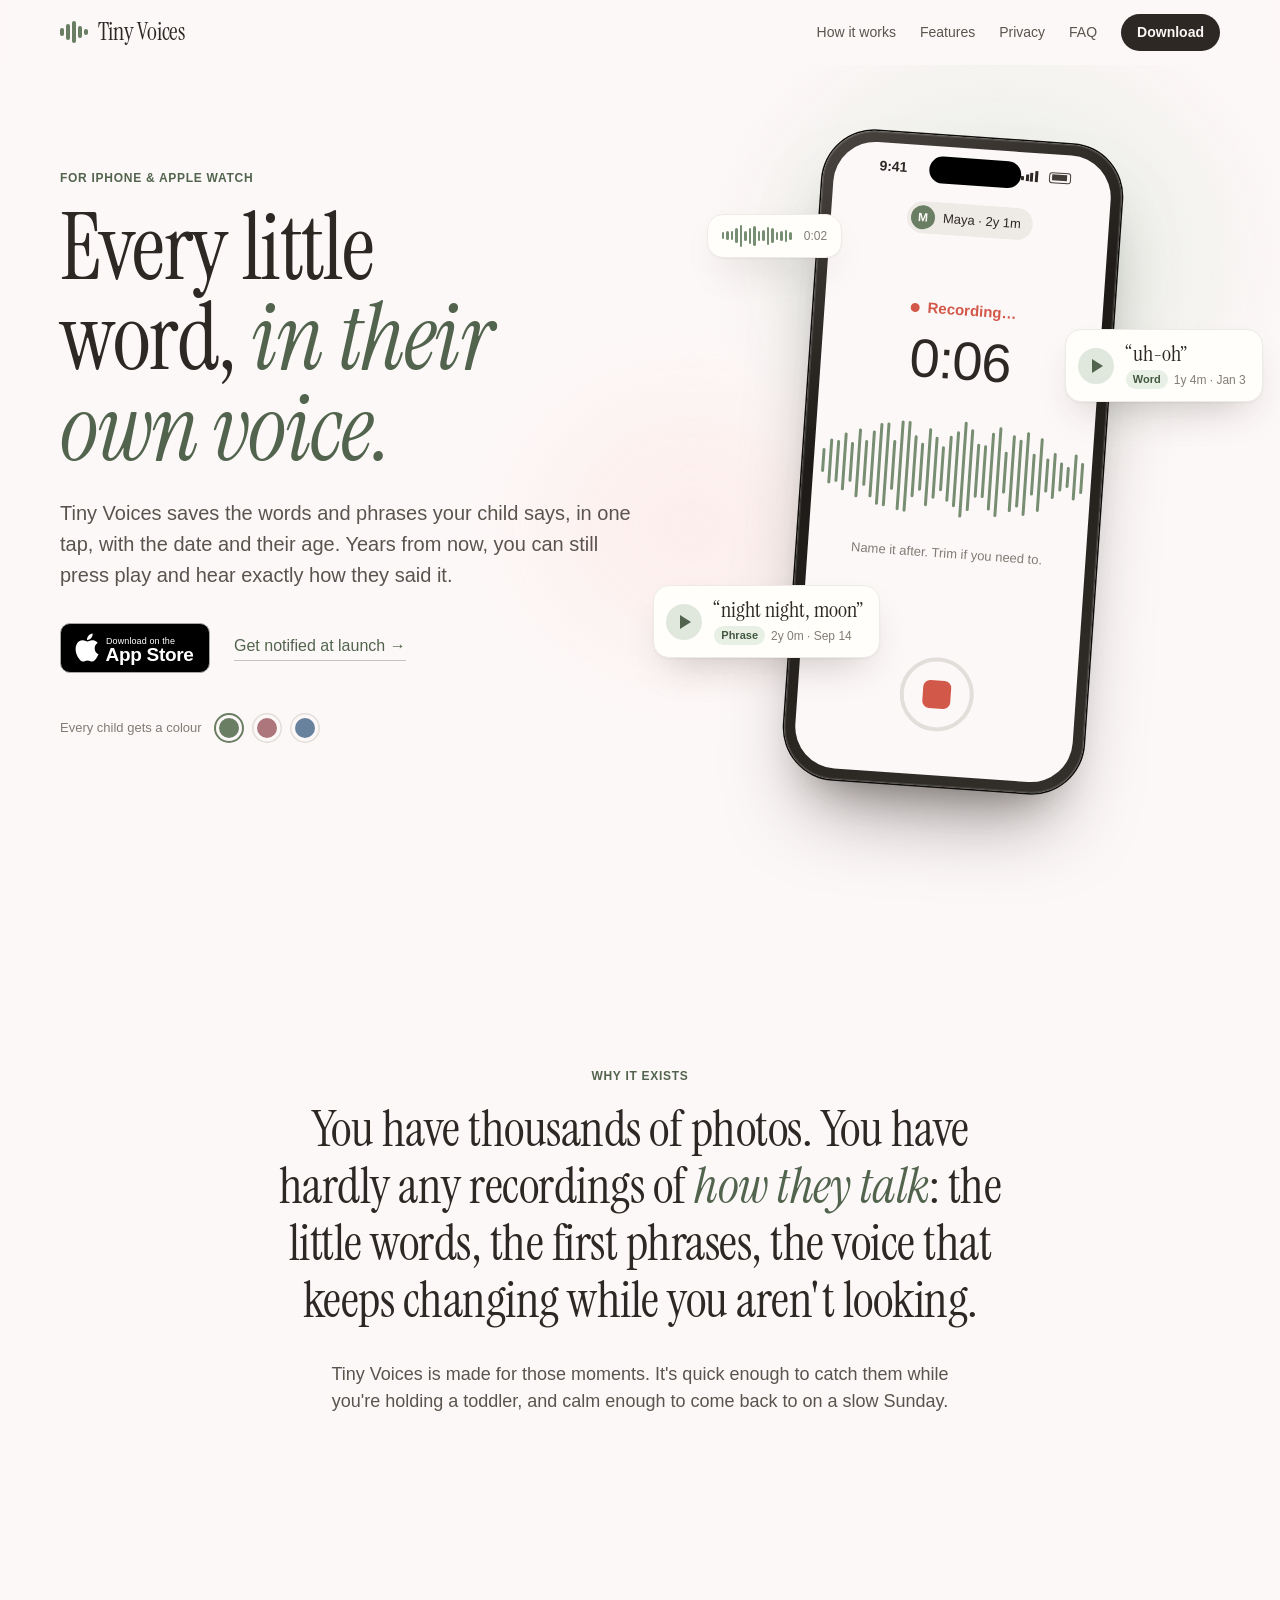
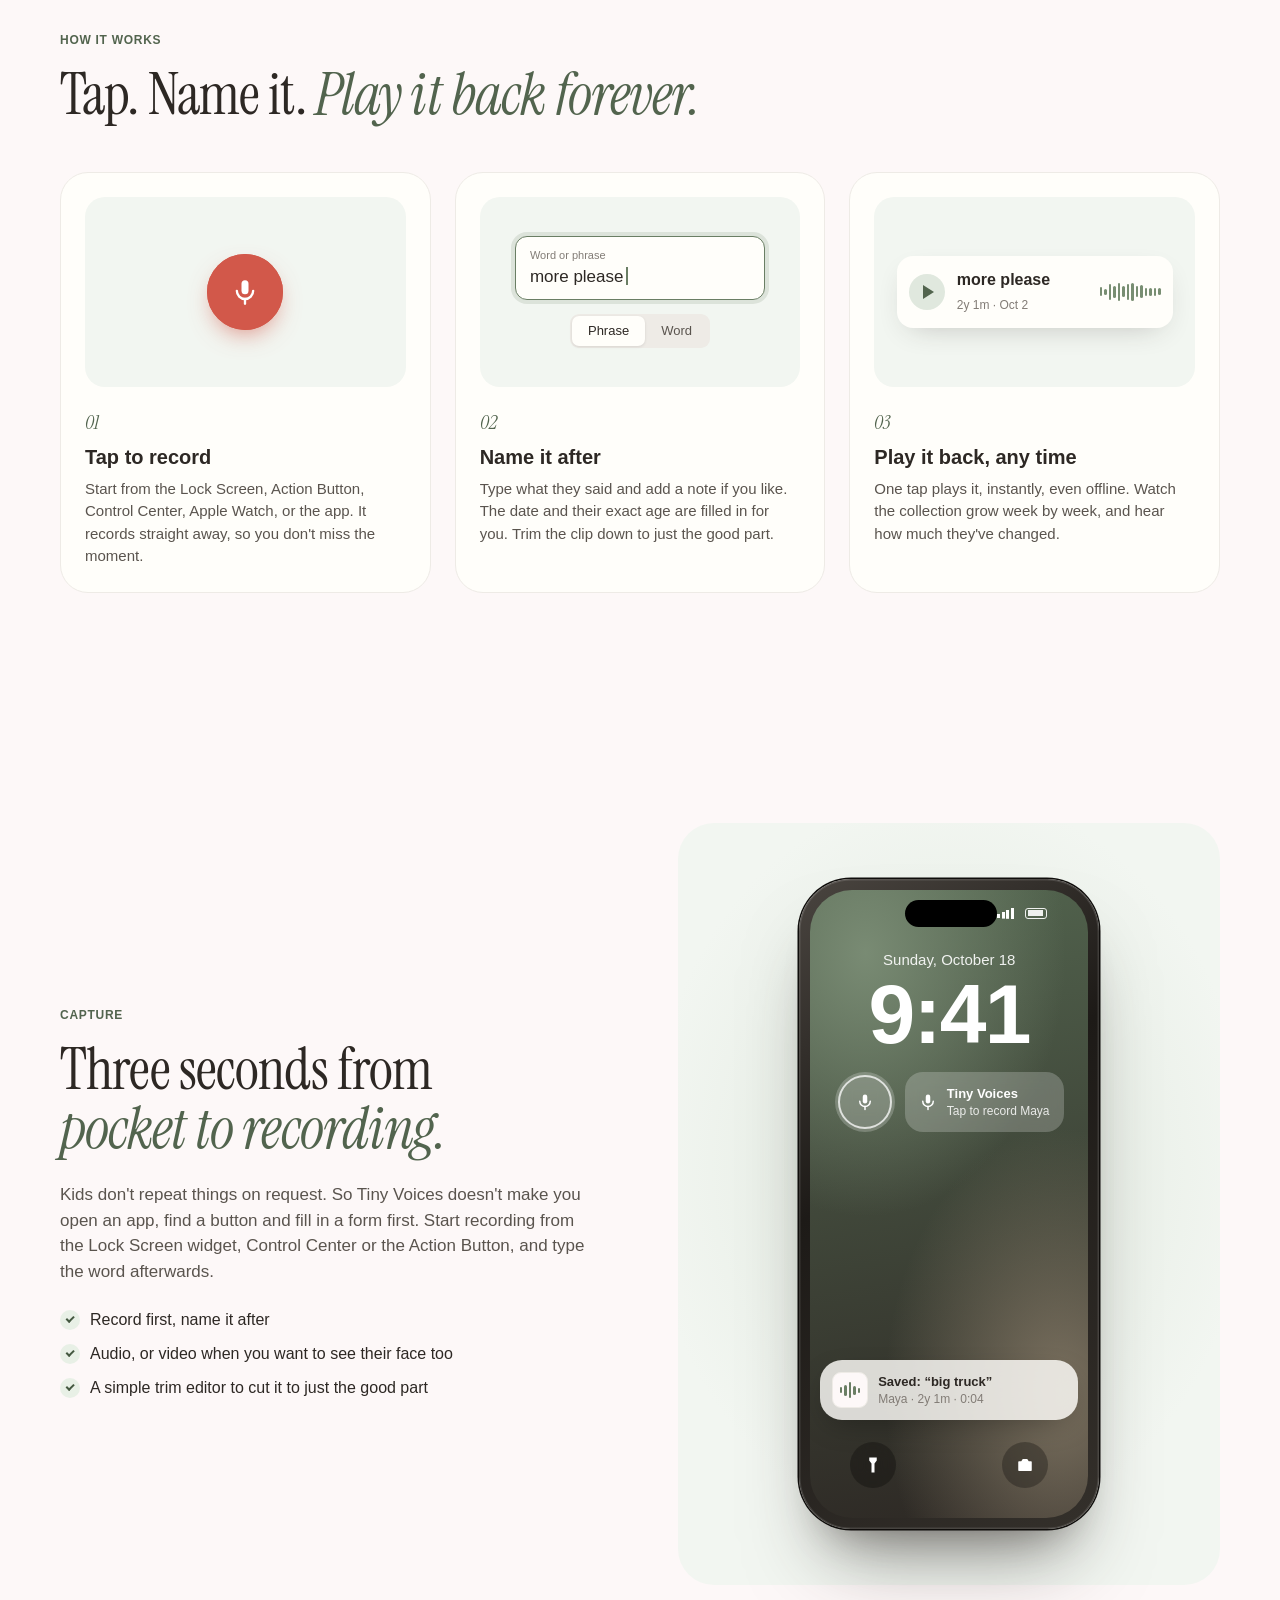
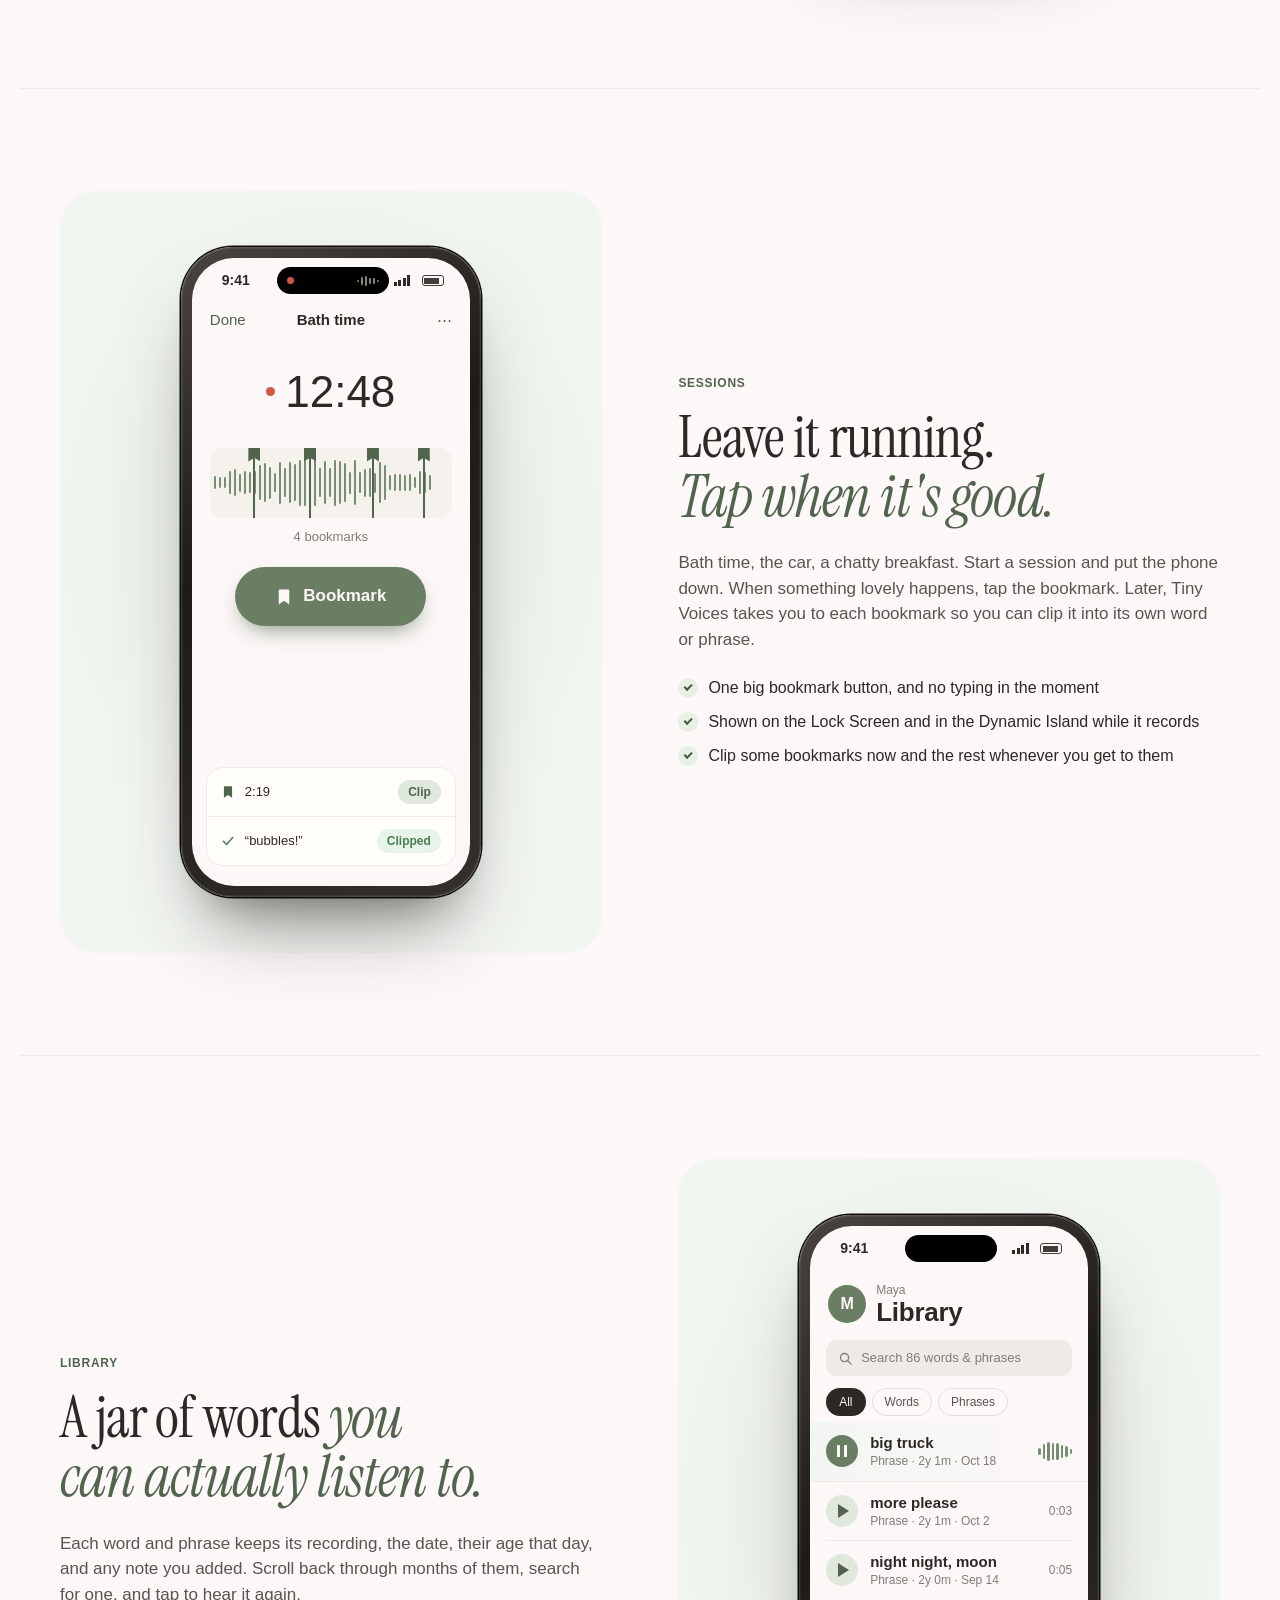
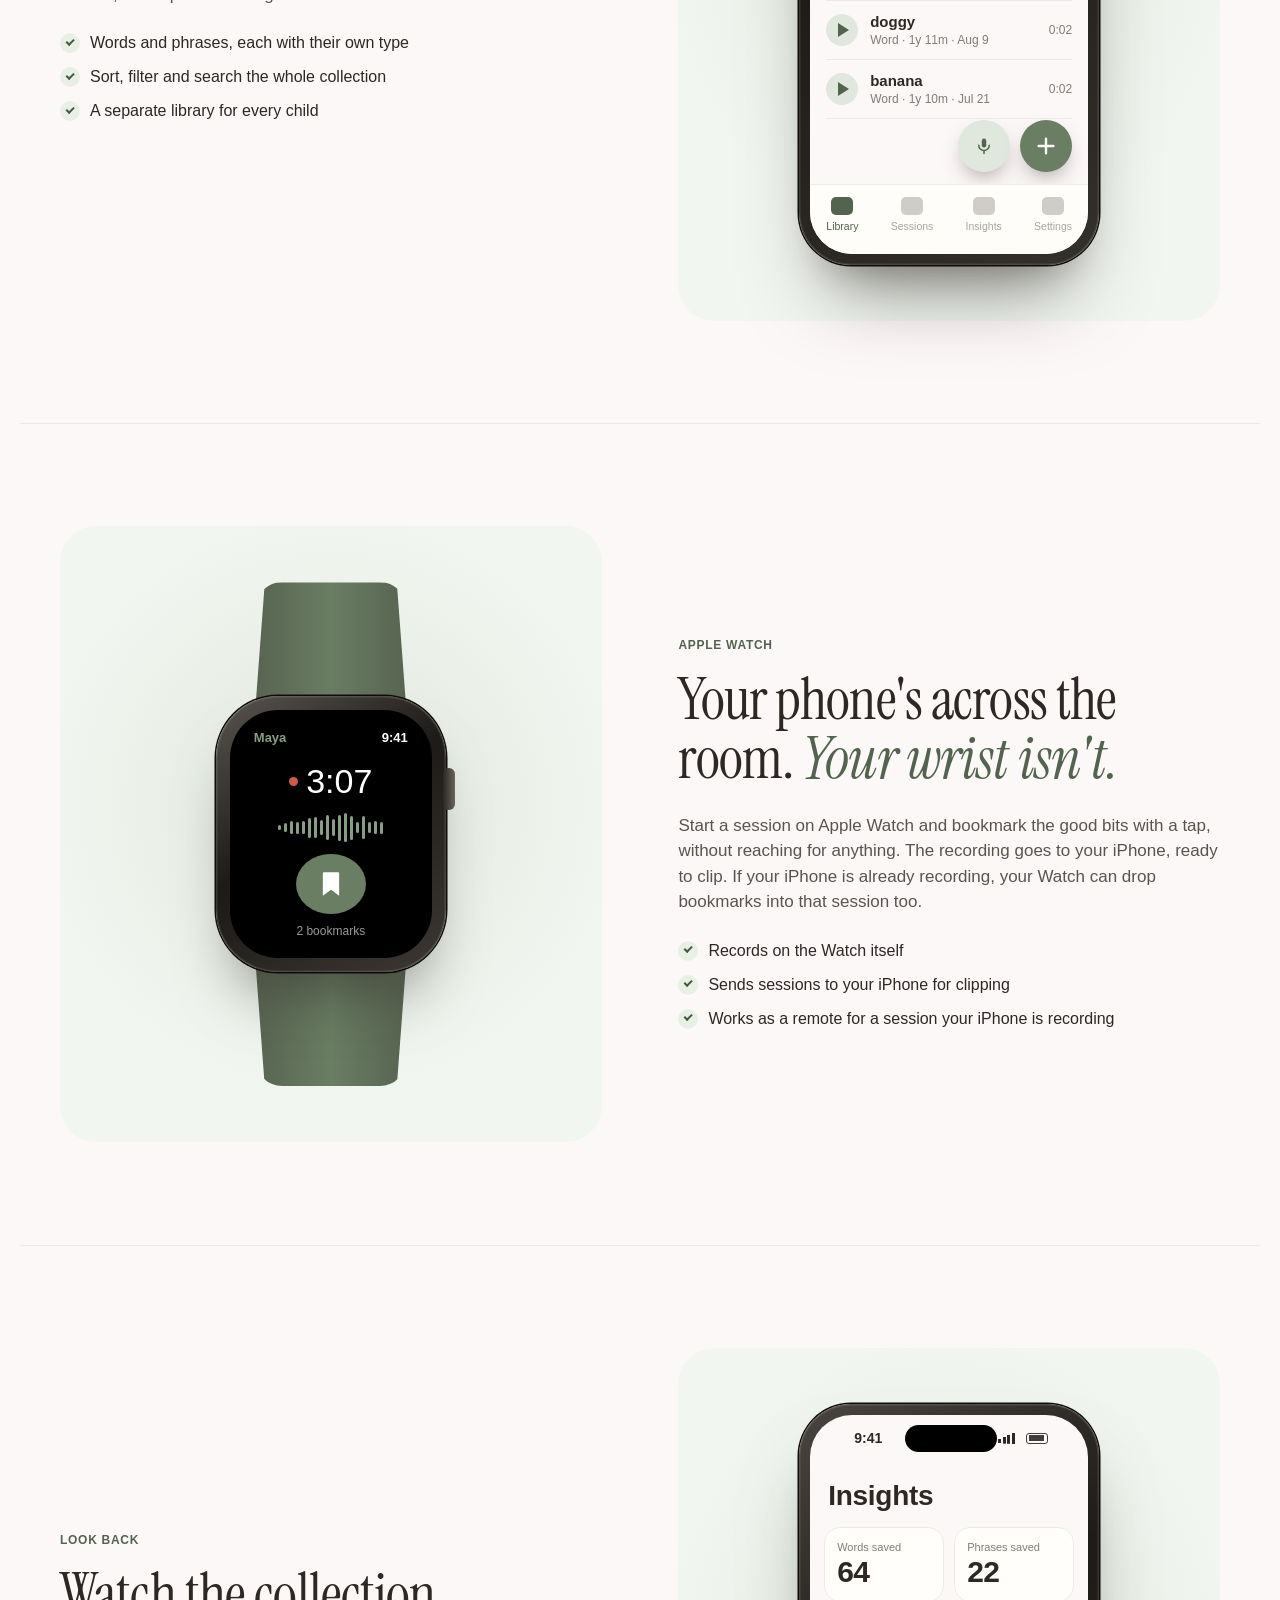
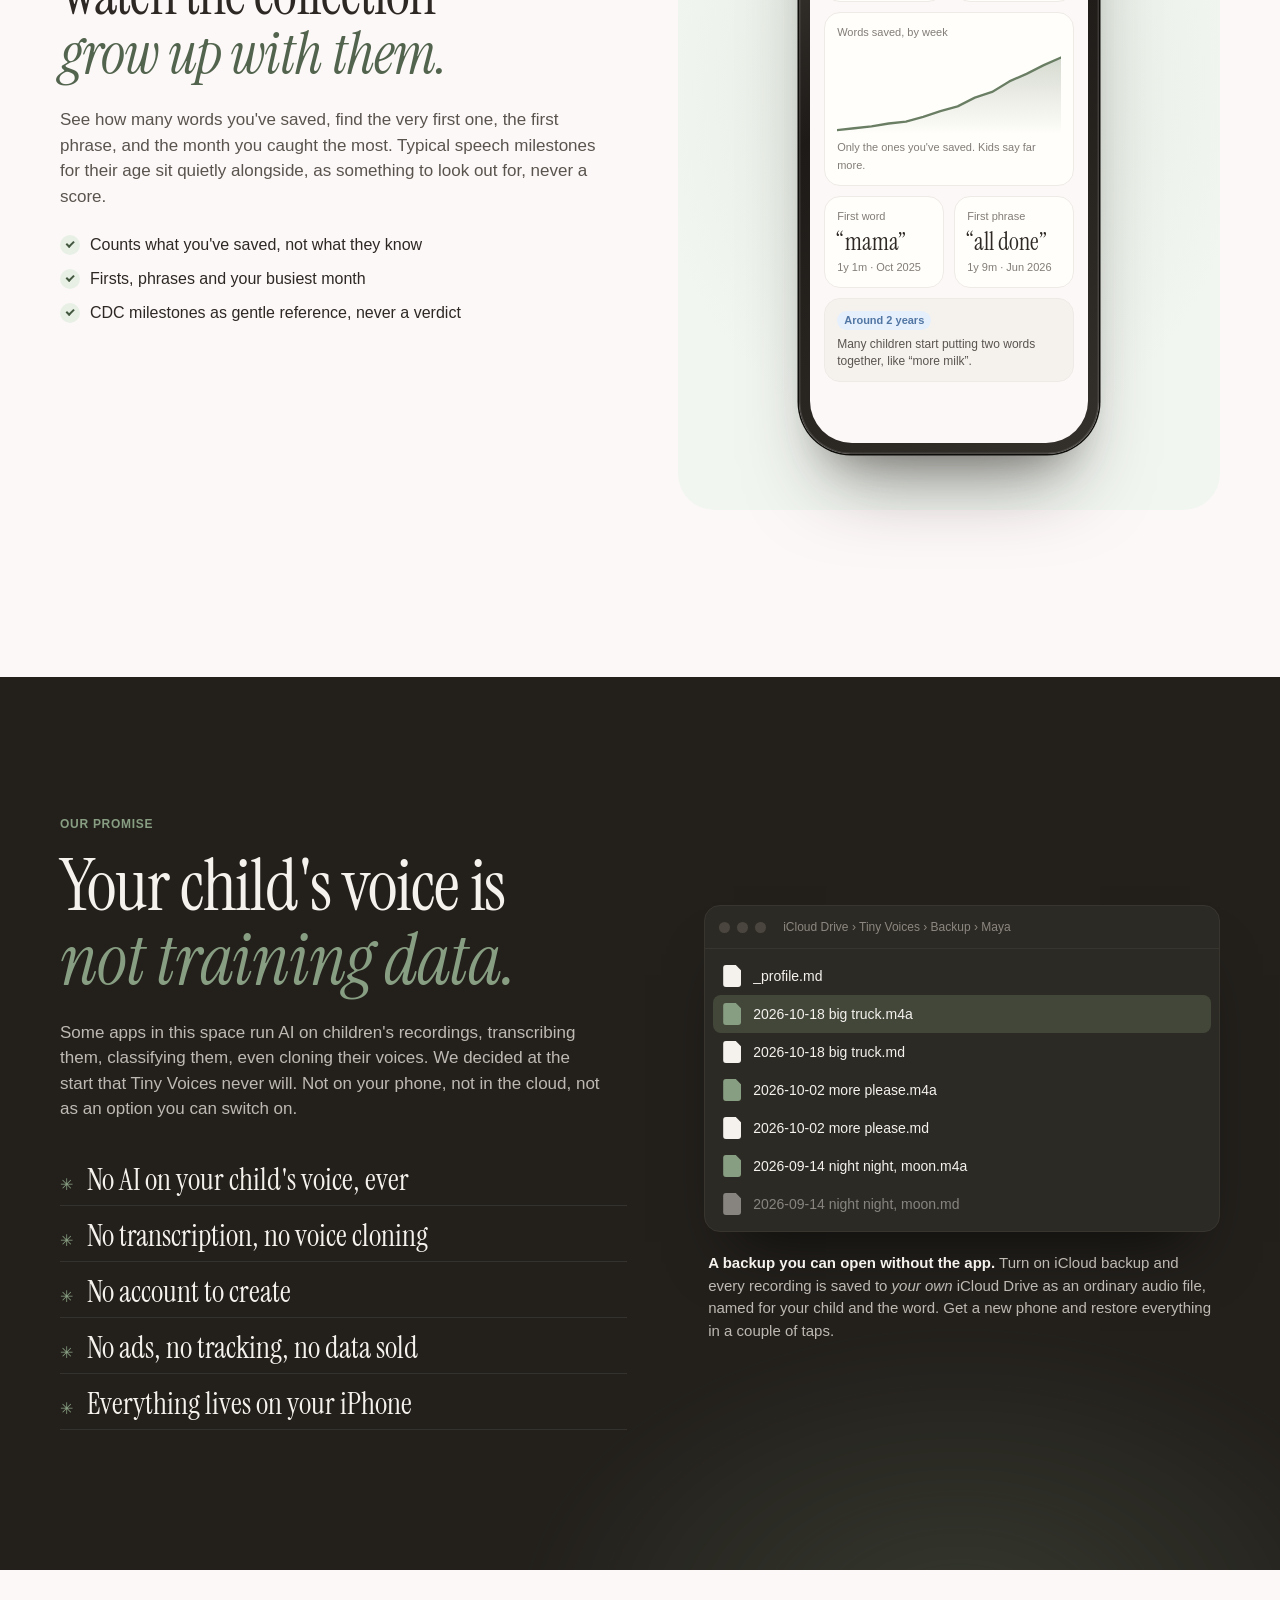
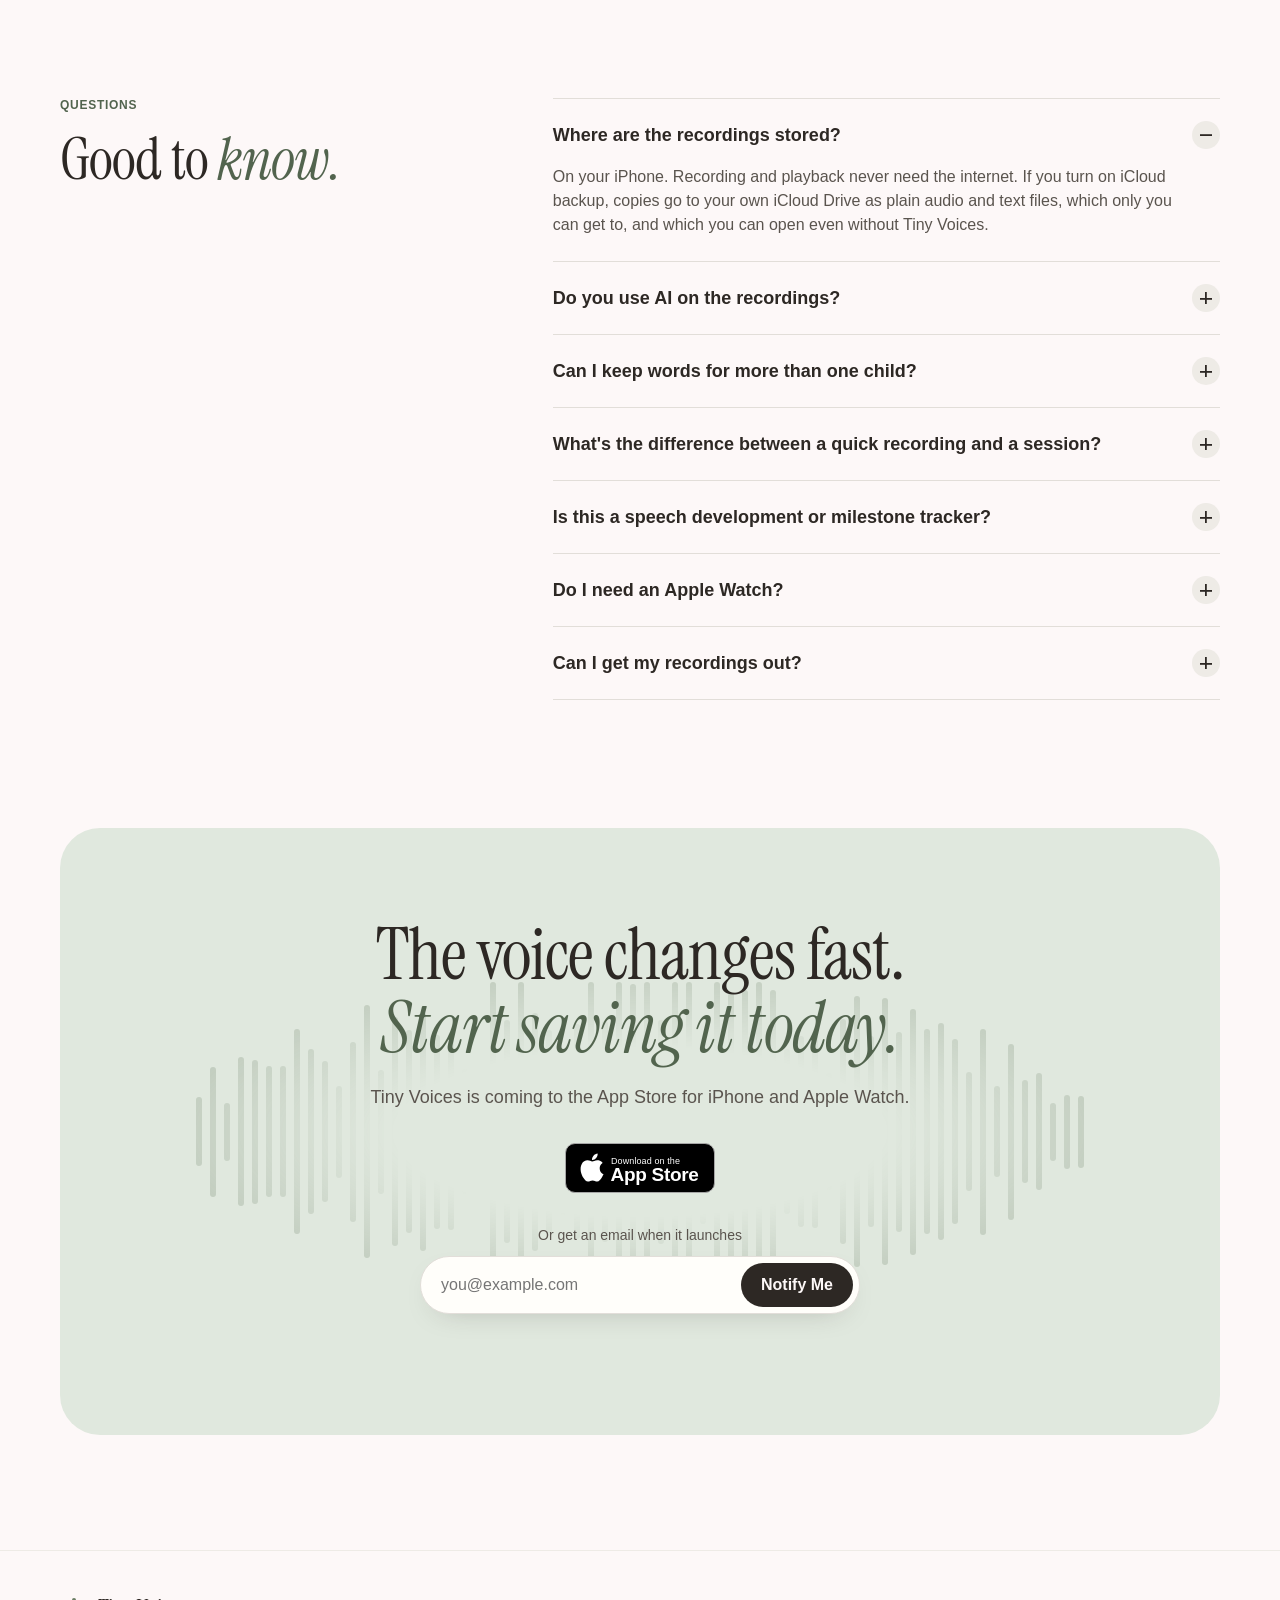
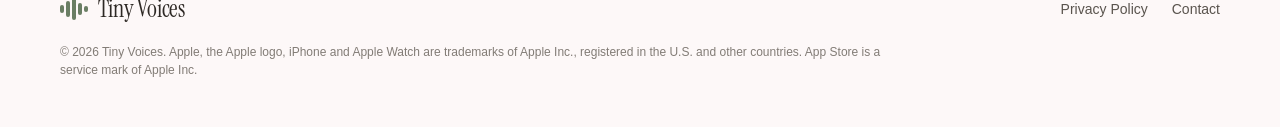
==== index.html @ e21d2ef2 "Initial Tiny Voices marketing micro-site Static one-pager (hero, how it works, features, privacy pro" ====
<!doctype html>
<html lang="en" data-child-theme="sage">
<head>
  <meta charset="utf-8">
  <meta name="viewport" content="width=device-width, initial-scale=1">
  <title>Tiny Voices: save the words they say, in their voice</title>
  <meta name="description" content="Tiny Voices is an iPhone and Apple Watch app for capturing the words and phrases your child says, in a tap, and playing them back for years. Private by design. No AI, ever.">
  <meta name="theme-color" content="#FDF8F8" media="(prefers-color-scheme: light)">
  <meta name="theme-color" content="#1A1816" media="(prefers-color-scheme: dark)">
  <meta property="og:title" content="Tiny Voices">
  <meta property="og:description" content="Save the words and phrases your child says, in their own voice.">
  <meta property="og:type" content="website">
  <link rel="icon" href="assets/favicon.svg" type="image/svg+xml">
  <link rel="preconnect" href="https://fonts.googleapis.com">
  <link rel="preconnect" href="https://fonts.gstatic.com" crossorigin>
  <link href="https://fonts.googleapis.com/css2?family=Instrument+Serif:ital@0;1&display=swap" rel="stylesheet">
  <link rel="stylesheet" href="assets/tokens.css">
  <link rel="stylesheet" href="assets/site.css">
</head>
<body>
  <a class="skip" href="#main">Skip to content</a>

  <header class="nav" id="top">
    <div class="wrap nav__inner">
      <a class="brand" href="#top" aria-label="Tiny Voices home">
        <span class="brand__mark" aria-hidden="true"><i></i><i></i><i></i><i></i><i></i></span>
        <span class="brand__name">Tiny Voices</span>
      </a>
      <nav class="nav__links" aria-label="Sections">
        <a href="#how">How it works</a>
        <a href="#features">Features</a>
        <a href="#promise">Privacy</a>
        <a href="#faq">FAQ</a>
      </nav>
      <a class="nav__cta js-appstore" href="#">Download</a>
    </div>
  </header>

  <main id="main">

    <!-- ========== HERO ========== -->
    <section class="hero">
      <div class="hero__glow" aria-hidden="true"></div>
      <div class="wrap hero__grid">
        <div class="hero__copy">
          <p class="eyebrow reveal">For iPhone &amp; Apple Watch</p>
          <h1 class="display reveal">Every little word, <em>in their own voice.</em></h1>
          <p class="lede reveal">Tiny Voices saves the words and phrases your child says, in one tap, with the date and their age. Years from now, you can still press play and hear exactly how they said it.</p>
          <div class="hero__actions reveal">
            <a class="appstore js-appstore" href="#" aria-label="Download on the App Store">
              <img src="assets/app-store-badge.svg" alt="Download on the App Store" width="150" height="50">
            </a>
            <a class="textlink" href="#waitlist">Get notified at launch <span aria-hidden="true">→</span></a>
          </div>

          <div class="theme-pick reveal" role="radiogroup" aria-label="Preview a child colour">
            <span class="theme-pick__label">Every child gets a colour</span>
            <button class="swatch" role="radio" data-theme="sage" aria-checked="true" aria-label="Sage"><span style="--c:#6A7E64"></span></button>
            <button class="swatch" role="radio" data-theme="rose" aria-checked="false" aria-label="Rose"><span style="--c:#AC767C"></span></button>
            <button class="swatch" role="radio" data-theme="slate" aria-checked="false" aria-label="Slate"><span style="--c:#68829E"></span></button>
          </div>
        </div>

        <div class="hero__stage" aria-hidden="true">
          <!-- Phone: live recording -->
          <div class="phone phone--hero">
            <div class="phone__screen screen-record">
              <div class="statusbar"><span>9:41</span><span class="island"></span><span class="sb-icons"></span></div>
              <div class="rec__top">
                <span class="rec__child"><span class="avatar">M</span>Maya · 2y 1m</span>
              </div>
              <div class="rec__label"><span class="rec__dot"></span>Recording…</div>
              <div class="rec__time js-timer">0:03</div>
              <div class="wave wave--live" data-bars="38"></div>
              <div class="rec__hint">Name it after. Trim if you need to.</div>
              <div class="rec__stop"><span></span></div>
            </div>
          </div>

          <!-- Floating word cards -->
          <figure class="float-card float-card--a">
            <button class="play" tabindex="-1"><span></span></button>
            <div>
              <div class="float-card__word">“night night, moon”</div>
              <div class="float-card__meta"><span class="badge">Phrase</span>2y 0m · Sep 14</div>
            </div>
          </figure>
          <figure class="float-card float-card--b">
            <button class="play" tabindex="-1"><span></span></button>
            <div>
              <div class="float-card__word">“uh-oh”</div>
              <div class="float-card__meta"><span class="badge">Word</span>1y 4m · Jan 3</div>
            </div>
          </figure>
          <figure class="float-card float-card--c">
            <div class="mini-wave" data-bars="16"></div>
            <div class="float-card__meta">0:02</div>
          </figure>
        </div>
      </div>

      <div class="wrap">
        <ul class="entry-strip reveal" aria-label="Ways to start recording">
          <li><span class="ico ico--lock"></span>Lock Screen</li>
          <li><span class="ico ico--action"></span>Action Button</li>
          <li><span class="ico ico--cc"></span>Control Center</li>
          <li><span class="ico ico--watch"></span>Apple Watch</li>
          <li class="entry-strip__note">Recording in under three seconds</li>
        </ul>
      </div>
    </section>

    <!-- ========== WHY ========== -->
    <section class="why">
      <div class="wrap why__inner">
        <p class="eyebrow reveal">Why it exists</p>
        <p class="why__quote reveal">You have thousands of photos. You have hardly any recordings of <em>how they talk</em>: the little words, the first phrases, the voice that keeps changing while you aren't looking.</p>
        <p class="why__body reveal">Tiny Voices is made for those moments. It's quick enough to catch them while you're holding a toddler, and calm enough to come back to on a slow Sunday.</p>
      </div>
    </section>

    <!-- ========== HOW IT WORKS ========== -->
    <section class="how" id="how">
      <div class="wrap">
        <header class="section-head reveal">
          <p class="eyebrow">How it works</p>
          <h2 class="title">Tap. Name it. <em>Play it back forever.</em></h2>
        </header>
        <ol class="steps">
          <li class="step reveal">
            <div class="step__art step__art--tap">
              <div class="tap-ring"></div><div class="tap-btn"><span class="ico ico--mic"></span></div>
            </div>
            <span class="step__n">01</span>
            <h3>Tap to record</h3>
            <p>Start from the Lock Screen, Action Button, Control Center, Apple Watch, or the app. It records straight away, so you don't miss the moment.</p>
          </li>
          <li class="step reveal">
            <div class="step__art step__art--name">
              <div class="field"><span class="field__label">Word or phrase</span><span class="field__val">more please<i class="caret"></i></span></div>
              <div class="seg"><span class="is-on">Phrase</span><span>Word</span></div>
            </div>
            <span class="step__n">02</span>
            <h3>Name it after</h3>
            <p>Type what they said and add a note if you like. The date and their exact age are filled in for you. Trim the clip down to just the good part.</p>
          </li>
          <li class="step reveal">
            <div class="step__art step__art--play">
              <div class="row-mini"><button class="play" tabindex="-1"><span></span></button><div><b>more please</b><small>2y 1m · Oct 2</small></div><div class="mini-wave" data-bars="14"></div></div>
            </div>
            <span class="step__n">03</span>
            <h3>Play it back, any time</h3>
            <p>One tap plays it, instantly, even offline. Watch the collection grow week by week, and hear how much they've changed.</p>
          </li>
        </ol>
      </div>
    </section>

    <!-- ========== FEATURES ========== -->
    <section class="features" id="features">

      <!-- 1. Capture -->
      <article class="feature wrap">
        <div class="feature__copy reveal">
          <p class="eyebrow">Capture</p>
          <h2 class="title">Three seconds from <em>pocket to recording.</em></h2>
          <p>Kids don't repeat things on request. So Tiny Voices doesn't make you open an app, find a button and fill in a form first. Start recording from the Lock Screen widget, Control Center or the Action Button, and type the word afterwards.</p>
          <ul class="ticks">
            <li>Record first, name it after</li>
            <li>Audio, or video when you want to see their face too</li>
            <li>A simple trim editor to cut it to just the good part</li>
          </ul>
        </div>
        <div class="feature__art reveal" aria-hidden="true">
          <div class="phone">
            <div class="phone__screen screen-lock">
              <div class="statusbar statusbar--light"><span></span><span class="island"></span><span class="sb-icons"></span></div>
              <div class="lock__date">Sunday, October 18</div>
              <div class="lock__time">9:41</div>
              <div class="lock__widgets">
                <div class="lock__widget lock__widget--round"><span class="ico ico--mic"></span></div>
                <div class="lock__widget lock__widget--wide"><span class="ico ico--mic"></span><div><b>Tiny Voices</b><small>Tap to record Maya</small></div></div>
              </div>
              <div class="lock__notif">
                <span class="app-ico" aria-hidden="true"><span class="brand__mark"><i></i><i></i><i></i><i></i><i></i></span></span>
                <div><b>Saved: “big truck”</b><small>Maya · 2y 1m · 0:04</small></div>
              </div>
              <div class="lock__bottom"><span class="lock__btn"><span class="ico ico--torch"></span></span><span class="lock__btn"><span class="ico ico--cam"></span></span></div>
            </div>
          </div>
        </div>
      </article>

      <!-- 2. Sessions -->
      <article class="feature feature--flip wrap">
        <div class="feature__copy reveal">
          <p class="eyebrow">Sessions</p>
          <h2 class="title">Leave it running. <em>Tap when it's good.</em></h2>
          <p>Bath time, the car, a chatty breakfast. Start a session and put the phone down. When something lovely happens, tap the bookmark. Later, Tiny Voices takes you to each bookmark so you can clip it into its own word or phrase.</p>
          <ul class="ticks">
            <li>One big bookmark button, and no typing in the moment</li>
            <li>Shown on the Lock Screen and in the Dynamic Island while it records</li>
            <li>Clip some bookmarks now and the rest whenever you get to them</li>
          </ul>
        </div>
        <div class="feature__art reveal" aria-hidden="true">
          <div class="phone">
            <div class="phone__screen screen-session">
              <div class="statusbar"><span>9:41</span><span class="island island--live"><i class="rec__dot"></i><span class="mini-wave" data-bars="6"></span></span><span class="sb-icons"></span></div>
              <div class="sess__head"><span class="textbtn">Done</span><b>Bath time</b><span class="textbtn">⋯</span></div>
              <div class="sess__timer"><span class="rec__dot"></span>12:48</div>
              <div class="sess__track">
                <div class="wave wave--static" data-bars="44"></div>
                <span class="bm" style="left:18%"></span>
                <span class="bm" style="left:41%"></span>
                <span class="bm" style="left:67%"></span>
                <span class="bm bm--new" style="left:88%"></span>
              </div>
              <div class="sess__count">4 bookmarks</div>
              <button class="bookmark-btn" tabindex="-1"><span class="ico ico--bookmark"></span>Bookmark</button>
              <div class="sess__list">
                <div class="sess__row"><span class="ico ico--bookmark-sm"></span>2:19<span class="pill">Clip</span></div>
                <div class="sess__row is-done"><span class="ico ico--check"></span>“bubbles!”<span class="pill pill--done">Clipped</span></div>
              </div>
            </div>
          </div>
        </div>
      </article>

      <!-- 3. Library -->
      <article class="feature wrap">
        <div class="feature__copy reveal">
          <p class="eyebrow">Library</p>
          <h2 class="title">A jar of words <em>you can actually listen to.</em></h2>
          <p>Each word and phrase keeps its recording, the date, their age that day, and any note you added. Scroll back through months of them, search for one, and tap to hear it again.</p>
          <ul class="ticks">
            <li>Words and phrases, each with their own type</li>
            <li>Sort, filter and search the whole collection</li>
            <li>A separate library for every child</li>
          </ul>
        </div>
        <div class="feature__art reveal" aria-hidden="true">
          <div class="phone">
            <div class="phone__screen screen-library">
              <div class="statusbar"><span>9:41</span><span class="island"></span><span class="sb-icons"></span></div>
              <div class="lib__head">
                <span class="avatar avatar--lg">M</span>
                <div><small>Maya</small><b>Library</b></div>
              </div>
              <div class="lib__search"><span class="ico ico--search"></span>Search 86 words &amp; phrases</div>
              <div class="lib__chips"><span class="chip is-on">All</span><span class="chip">Words</span><span class="chip">Phrases</span></div>
              <ul class="lib__list">
                <li class="lib__row is-playing"><button class="play play--on" tabindex="-1"><span></span></button><div><b>big truck</b><small>Phrase · 2y 1m · Oct 18</small></div><span class="mini-wave mini-wave--live" data-bars="8"></span></li>
                <li class="lib__row"><button class="play" tabindex="-1"><span></span></button><div><b>more please</b><small>Phrase · 2y 1m · Oct 2</small></div><span class="dur">0:03</span></li>
                <li class="lib__row"><button class="play" tabindex="-1"><span></span></button><div><b>night night, moon</b><small>Phrase · 2y 0m · Sep 14</small></div><span class="dur">0:05</span></li>
                <li class="lib__row"><button class="play" tabindex="-1"><span></span></button><div><b>doggy</b><small>Word · 1y 11m · Aug 9</small></div><span class="dur">0:02</span></li>
                <li class="lib__row"><button class="play" tabindex="-1"><span></span></button><div><b>banana</b><small>Word · 1y 10m · Jul 21</small></div><span class="dur">0:02</span></li>
              </ul>
              <div class="fabs"><span class="fab fab--2"><span class="ico ico--mic"></span></span><span class="fab"><span class="ico ico--plus"></span></span></div>
              <div class="tabbar"><span class="is-on">Library</span><span>Sessions</span><span>Insights</span><span>Settings</span></div>
            </div>
          </div>
        </div>
      </article>

      <!-- 4. Watch -->
      <article class="feature feature--flip wrap">
        <div class="feature__copy reveal">
          <p class="eyebrow">Apple Watch</p>
          <h2 class="title">Your phone's across the room. <em>Your wrist isn't.</em></h2>
          <p>Start a session on Apple Watch and bookmark the good bits with a tap, without reaching for anything. The recording goes to your iPhone, ready to clip. If your iPhone is already recording, your Watch can drop bookmarks into that session too.</p>
          <ul class="ticks">
            <li>Records on the Watch itself</li>
            <li>Sends sessions to your iPhone for clipping</li>
            <li>Works as a remote for a session your iPhone is recording</li>
          </ul>
        </div>
        <div class="feature__art reveal" aria-hidden="true">
          <div class="watch">
            <div class="watch__band watch__band--top"></div>
            <div class="watch__case">
              <div class="watch__crown"></div>
              <div class="watch__screen">
                <div class="w__top"><span class="w__child">Maya</span><span class="w__time">9:41</span></div>
                <div class="w__timer"><span class="rec__dot"></span>3:07</div>
                <div class="wave wave--live wave--watch" data-bars="18"></div>
                <div class="w__btn"><span class="ico ico--bookmark"></span></div>
                <div class="w__count">2 bookmarks</div>
              </div>
            </div>
            <div class="watch__band watch__band--bottom"></div>
          </div>
        </div>
      </article>

      <!-- 5. Look back -->
      <article class="feature wrap">
        <div class="feature__copy reveal">
          <p class="eyebrow">Look back</p>
          <h2 class="title">Watch the collection <em>grow up with them.</em></h2>
          <p>See how many words you've saved, find the very first one, the first phrase, and the month you caught the most. Typical speech milestones for their age sit quietly alongside, as something to look out for, never a score.</p>
          <ul class="ticks">
            <li>Counts what you've saved, not what they know</li>
            <li>Firsts, phrases and your busiest month</li>
            <li>CDC milestones as gentle reference, never a verdict</li>
          </ul>
        </div>
        <div class="feature__art reveal" aria-hidden="true">
          <div class="phone">
            <div class="phone__screen screen-insights">
              <div class="statusbar"><span>9:41</span><span class="island"></span><span class="sb-icons"></span></div>
              <div class="ins__title">Insights</div>
              <div class="ins__tiles">
                <div class="tile"><small>Words saved</small><b>64</b></div>
                <div class="tile"><small>Phrases saved</small><b>22</b></div>
              </div>
              <div class="card ins__chart">
                <small class="card__label">Words saved, by week</small>
                <svg viewBox="0 0 260 90" preserveAspectRatio="none" class="curve">
                  <defs><linearGradient id="cg" x1="0" x2="0" y1="0" y2="1"><stop offset="0" stop-color="currentColor" stop-opacity=".28"/><stop offset="1" stop-color="currentColor" stop-opacity="0"/></linearGradient></defs>
                  <path d="M0 86 L20 84 L40 82 L60 79 L80 77 L100 72 L120 66 L140 61 L160 52 L180 46 L200 35 L220 27 L240 18 L260 10 L260 90 L0 90Z" fill="url(#cg)"/>
                  <path d="M0 86 L20 84 L40 82 L60 79 L80 77 L100 72 L120 66 L140 61 L160 52 L180 46 L200 35 L220 27 L240 18 L260 10" fill="none" stroke="currentColor" stroke-width="2.5" stroke-linejoin="round" stroke-linecap="round"/>
                </svg>
                <small class="card__foot">Only the ones you've saved. Kids say far more.</small>
              </div>
              <div class="ins__row">
                <div class="card card--first"><small class="card__label">First word</small><b>“mama”</b><small>1y 1m · Oct 2025</small></div>
                <div class="card card--first"><small class="card__label">First phrase</small><b>“all done”</b><small>1y 9m · Jun 2026</small></div>
              </div>
              <div class="card card--milestone"><span class="badge badge--info">Around 2 years</span><small>Many children start putting two words together, like “more milk”.</small></div>
            </div>
          </div>
        </div>
      </article>
    </section>

    <!-- ========== PROMISE ========== -->
    <section class="promise" id="promise">
      <div class="wrap promise__grid">
        <div class="promise__copy">
          <p class="eyebrow reveal">Our promise</p>
          <h2 class="title title--xl reveal">Your child's voice is <em>not training data.</em></h2>
          <p class="reveal">Some apps in this space run AI on children's recordings, transcribing them, classifying them, even cloning their voices. We decided at the start that Tiny Voices never will. Not on your phone, not in the cloud, not as an option you can switch on.</p>
          <ul class="vows reveal">
            <li><span>✳︎</span>No AI on your child's voice, ever</li>
            <li><span>✳︎</span>No transcription, no voice cloning</li>
            <li><span>✳︎</span>No account to create</li>
            <li><span>✳︎</span>No ads, no tracking, no data sold</li>
            <li><span>✳︎</span>Everything lives on your iPhone</li>
          </ul>
        </div>
        <div class="promise__files reveal" aria-label="Example of an iCloud Drive backup folder">
          <div class="finder">
            <div class="finder__bar"><i></i><i></i><i></i><span>iCloud Drive › Tiny Voices › Backup › Maya</span></div>
            <ul class="finder__list">
              <li><span class="f f--md"></span>_profile.md</li>
              <li><span class="f f--audio"></span>2026-10-18 big truck.m4a</li>
              <li><span class="f f--md"></span>2026-10-18 big truck.md</li>
              <li><span class="f f--audio"></span>2026-10-02 more please.m4a</li>
              <li><span class="f f--md"></span>2026-10-02 more please.md</li>
              <li><span class="f f--audio"></span>2026-09-14 night night, moon.m4a</li>
              <li class="finder__fade"><span class="f f--md"></span>2026-09-14 night night, moon.md</li>
            </ul>
          </div>
          <p class="promise__caption"><b>A backup you can open without the app.</b> Turn on iCloud backup and every recording is saved to <em>your own</em> iCloud Drive as an ordinary audio file, named for your child and the word. Get a new phone and restore everything in a couple of taps.</p>
        </div>
      </div>
    </section>

    <!-- ========== FAQ ========== -->
    <section class="faq" id="faq">
      <div class="wrap faq__grid">
        <header class="section-head reveal">
          <p class="eyebrow">Questions</p>
          <h2 class="title">Good to <em>know.</em></h2>
        </header>
        <div class="faq__list">
          <details class="reveal" open>
            <summary>Where are the recordings stored?</summary>
            <p>On your iPhone. Recording and playback never need the internet. If you turn on iCloud backup, copies go to your own iCloud Drive as plain audio and text files, which only you can get to, and which you can open even without Tiny Voices.</p>
          </details>
          <details class="reveal">
            <summary>Do you use AI on the recordings?</summary>
            <p>No, and we never will. Tiny Voices doesn't transcribe, analyse, classify or synthesise your child's voice, on your device or anywhere else. You type the word yourself, which only takes a second.</p>
          </details>
          <details class="reveal">
            <summary>Can I keep words for more than one child?</summary>
            <p>Yes. Each child has their own profile, library and colour, and you can switch between them at the top of the app. Whoever's selected tints the whole app, so you always know whose words you're saving.</p>
          </details>
          <details class="reveal">
            <summary>What's the difference between a quick recording and a session?</summary>
            <p>A quick recording is for one word or phrase, right now: tap, record, name it. A session is for longer stretches, like bath time or a car ride. It keeps recording while you tap bookmarks, and you clip each bookmark into a word or phrase later.</p>
          </details>
          <details class="reveal">
            <summary>Is this a speech development or milestone tracker?</summary>
            <p>No. It's a keepsake. Insights count what you've chosen to save, which is always much less than what your child can say. Typical CDC milestones are shown as gentle reference, never as a score. If you have concerns about your child's speech, talk to your paediatrician.</p>
          </details>
          <details class="reveal">
            <summary>Do I need an Apple Watch?</summary>
            <p>No. Everything works on iPhone alone. The Watch app is a bonus for when your phone is out of reach. It records sessions on your wrist and sends them to your iPhone.</p>
          </details>
          <details class="reveal">
            <summary>Can I get my recordings out?</summary>
            <p>Always. Share any clip straight from the app, and the iCloud backup is a folder of ordinary .m4a audio files and text notes, so nothing is locked in.</p>
          </details>
        </div>
      </div>
    </section>

    <!-- ========== CTA / WAITLIST ========== -->
    <section class="cta" id="waitlist">
      <div class="wrap">
        <div class="cta__card reveal">
          <div class="cta__wave" aria-hidden="true"><div class="wave wave--static wave--cta" data-bars="64"></div></div>
          <div class="cta__copy">
            <h2 class="title title--xl">The voice changes fast. <em>Start saving it today.</em></h2>
            <p>Tiny Voices is coming to the App Store for iPhone and Apple Watch.</p>
            <div class="cta__actions">
              <a class="appstore js-appstore" href="#" aria-label="Download on the App Store">
                <img src="assets/app-store-badge.svg" alt="Download on the App Store" width="150" height="50">
              </a>
            </div>
            <form class="waitlist js-waitlist" novalidate>
              <label for="email" class="waitlist__label">Or get an email when it launches</label>
              <div class="waitlist__row">
                <input id="email" name="email" type="email" autocomplete="email" placeholder="you@example.com" required>
                <button type="submit">Notify Me</button>
              </div>
              <p class="waitlist__msg" role="status" aria-live="polite"></p>
            </form>
          </div>
        </div>
      </div>
    </section>
  </main>

  <footer class="footer">
    <div class="wrap footer__inner">
      <a class="brand" href="#top" aria-label="Tiny Voices home">
        <span class="brand__mark" aria-hidden="true"><i></i><i></i><i></i><i></i><i></i></span>
        <span class="brand__name">Tiny Voices</span>
      </a>
      <nav class="footer__links" aria-label="Footer">
        <a href="privacy.html">Privacy Policy</a>
        <a class="js-contact" href="#">Contact</a>
      </nav>
      <p class="footer__fine">© 2026 Tiny Voices. Apple, the Apple logo, iPhone and Apple Watch are trademarks of Apple Inc., registered in the U.S. and other countries. App Store is a service mark of Apple Inc.</p>
    </div>
  </footer>

  <script src="assets/config.js"></script>
  <script src="assets/main.js"></script>
</body>
</html>
---- assets/tokens.css ----
/*
 * Tiny Voices design tokens, as CSS custom properties.
 * Source: nickm717/tiny-voices-context → design/design-tokens.json (exported from Figma).
 * The Figma file is authoritative; re-sync this file when the tokens change.
 */

:root {
  /* Surface */
  --surface-background: #FDF8F8;
  --surface-primary: #FFFEFA;
  --surface-sunken: #F5F2EE;
  --surface-fill: #EEEBE6;
  --surface-fill-strong: #E3E0DB;

  /* Border */
  --border-default: #E2DED9;
  --border-subtle: #EEEBE6;

  /* Text */
  --text-primary: #2D2824;
  --text-secondary: #5A544E;
  --text-muted: #827C76;
  --text-faint: #AAA59E;
  --text-on-action: #FDF8F8;

  /* Action */
  --action-primary: #2D2824;
  --action-primary-hover: #413C37;
  --action-primary-pressed: #504B46;
  --action-secondary: #EEEBE6;
  --action-secondary-hover: #E3E0DB;

  /* Status */
  --status-positive-fg: #487E54;
  --status-positive-bg: #E8F4EA;
  --status-attention-fg: #94702A;
  --status-attention-bg: #F8F0DE;
  --status-info-fg: #5276A4;
  --status-info-bg: #E6F0FC;
  --status-neutral-fg: #736E68;
  --status-neutral-bg: #EEECE8;

  /* Recording */
  --recording-active: #D2584A;
  --recording-active-bg: #FCE8E4;

  /* Spacing (pt → px) */
  --s-2: 2px; --s-4: 4px; --s-6: 6px; --s-8: 8px; --s-12: 12px; --s-16: 16px;
  --s-20: 20px; --s-24: 24px; --s-32: 32px; --s-40: 40px; --s-48: 48px; --s-64: 64px;

  /* Radius */
  --r-xs: 4px; --r-sm: 8px; --r-md: 12px; --r-lg: 16px; --r-xl: 20px; --r-full: 9999px;

  /* Type: SF Pro, as in the app */
  --font-sf: -apple-system, BlinkMacSystemFont, "SF Pro Text", "SF Pro Display", "Helvetica Neue", Helvetica, Arial, sans-serif;
}

/* Child theme: sage (default) / rose / slate. Named for colours, as in the app (ChildTheme). */
:root,
[data-child-theme="sage"] {
  --accent-primary: #6A7E64;
  --accent-primary-light: #E0E8DE;
  --accent-wash: #F2F6F1;
  --accent-secondary: #8E826E;
  --accent-on-surface: #52644E;
  --accent-ring: #889E82;
  --accent-badge-bg: #E8F0E6;
  --accent-badge-fg: #445840;
  --accent-waveform: #788E72;
}
[data-child-theme="rose"] {
  --accent-primary: #AC767C;
  --accent-primary-light: #F2E4E6;
  --accent-wash: #FAF3F4;
  --accent-secondary: #8C7E84;
  --accent-on-surface: #945C64;
  --accent-ring: #C0929A;
  --accent-badge-bg: #F6EAEC;
  --accent-badge-fg: #824E56;
  --accent-waveform: #B08088;
}
[data-child-theme="slate"] {
  --accent-primary: #68829E;
  --accent-primary-light: #E0EAF4;
  --accent-wash: #F1F5FA;
  --accent-secondary: #76828E;
  --accent-on-surface: #4E6884;
  --accent-ring: #86A2BE;
  --accent-badge-bg: #E6EEF8;
  --accent-badge-fg: #3E5874;
  --accent-waveform: #708EAC;
}

/* Dark appearance. Core tokens have dark values; the child-theme accents are light-only
   in the token export, so the tinted surfaces are mixed against the dark background. */
@media (prefers-color-scheme: dark) {
  :root {
    --surface-background: #1A1816;
    --surface-primary: #22201C;
    --surface-sunken: #161412;
    --surface-fill: #2C2A24;
    --surface-fill-strong: #38352F;
    --border-default: #38352F;
    --border-subtle: #2C2A24;
    --text-primary: #F5F2EE;
    --text-secondary: #BEB9B2;
    --text-muted: #8C8780;
    --text-faint: #64605A;
    --text-on-action: #1A1816;
    --action-primary: #F5F2EE;
    --action-primary-hover: #E1DCD6;
    --action-primary-pressed: #CDC8C2;
    --action-secondary: #2C2A24;
    --action-secondary-hover: #38352F;
    --status-positive-fg: #6EB478;
    --status-positive-bg: #1C2A1E;
    --status-attention-fg: #C8A555;
    --status-attention-bg: #2A2418;
    --status-info-fg: #82A8D2;
    --status-info-bg: #1A222E;
    --status-neutral-fg: #9B9690;
    --status-neutral-bg: #282622;
    --recording-active: #DC6456;
    --recording-active-bg: #321C18;
  }
  :root, [data-child-theme] {
    --accent-primary-light: color-mix(in srgb, var(--accent-primary) 30%, #1A1816);
    --accent-wash: color-mix(in srgb, var(--accent-primary) 12%, #1A1816);
    --accent-badge-bg: color-mix(in srgb, var(--accent-primary) 24%, #1A1816);
    --accent-badge-fg: color-mix(in srgb, var(--accent-primary) 45%, #F5F2EE);
    --accent-on-surface: color-mix(in srgb, var(--accent-primary) 55%, #F5F2EE);
  }
}
---- assets/site.css ----
/* Tiny Voices marketing site. Tokens come from tokens.css. */

*, *::before, *::after { box-sizing: border-box; }
html { scroll-behavior: smooth; -webkit-text-size-adjust: 100%; }
body {
  margin: 0;
  background: var(--surface-background);
  color: var(--text-primary);
  font-family: var(--font-sf);
  font-size: 16px;
  line-height: 1.5;
  -webkit-font-smoothing: antialiased;
  overflow-x: hidden;
  transition: background-color .4s ease;
}
img, svg { display: block; max-width: 100%; }
a { color: inherit; }
button { font: inherit; color: inherit; }
:focus-visible { outline: 2px solid var(--accent-primary); outline-offset: 3px; border-radius: 6px; }

:root {
  --serif: "Instrument Serif", "Iowan Old Style", Georgia, serif;
  --wrap: 1160px;
  --gutter: clamp(16px, 4vw, 40px);
  --ease: cubic-bezier(.2, .7, .2, 1);
}

.wrap { width: 100%; max-width: calc(var(--wrap) + var(--gutter) * 2); margin: 0 auto; padding: 0 var(--gutter); }
.skip { position: absolute; left: -9999px; top: 8px; background: var(--action-primary); color: var(--text-on-action); padding: 8px 12px; border-radius: var(--r-sm); z-index: 100; }
.skip:focus { left: 8px; }

/* ---------- Type ---------- */
.eyebrow {
  margin: 0 0 var(--s-16);
  font-size: 12px; line-height: 1.33; font-weight: 600; letter-spacing: .06em; text-transform: uppercase;
  color: var(--accent-on-surface);
}
.display, .title {
  font-family: var(--serif); font-weight: 400; margin: 0;
  letter-spacing: -.015em; text-wrap: balance;
}
.display { font-size: clamp(48px, 7.4vw, 92px); line-height: .98; }
.title { font-size: clamp(36px, 4.6vw, 58px); line-height: 1.02; }
.title--xl { font-size: clamp(40px, 5.6vw, 72px); }
.display em, .title em, .why__quote em { font-style: italic; color: var(--accent-on-surface); transition: color .4s ease; }
.lede { font-size: clamp(17px, 1.6vw, 20px); line-height: 1.55; color: var(--text-secondary); max-width: 34em; margin: var(--s-24) 0 0; }

/* ---------- Nav ---------- */
.nav {
  position: sticky; top: 0; z-index: 50;
  background: color-mix(in srgb, var(--surface-background) 78%, transparent);
  backdrop-filter: saturate(1.4) blur(16px); -webkit-backdrop-filter: saturate(1.4) blur(16px);
  border-bottom: 1px solid transparent; transition: border-color .3s;
}
.nav.is-scrolled { border-bottom-color: var(--border-subtle); }
.nav__inner { display: flex; align-items: center; gap: var(--s-24); height: 64px; }
.brand { display: inline-flex; align-items: center; gap: 10px; text-decoration: none; }
.brand__name { font-family: var(--serif); font-size: 24px; letter-spacing: -.01em; }
.brand__mark { display: inline-flex; align-items: center; gap: 2.5px; height: 22px; }
.brand__mark i { display: block; width: 3.5px; border-radius: 3px; background: var(--accent-primary); transition: background .4s; }
.brand__mark i:nth-child(1) { height: 8px; } .brand__mark i:nth-child(2) { height: 16px; }
.brand__mark i:nth-child(3) { height: 22px; } .brand__mark i:nth-child(4) { height: 12px; }
.brand__mark i:nth-child(5) { height: 6px; }
.nav__links { display: flex; gap: var(--s-24); margin-left: auto; }
.nav__links a { text-decoration: none; font-size: 14px; color: var(--text-secondary); transition: color .2s; }
.nav__links a:hover { color: var(--text-primary); }
.nav__cta {
  text-decoration: none; font-size: 14px; font-weight: 600;
  padding: 8px 16px; border-radius: var(--r-full);
  background: var(--action-primary); color: var(--text-on-action);
  transition: background .2s, transform .2s var(--ease);
}
.nav__cta:hover { background: var(--action-primary-hover); }
.nav__cta:active { transform: scale(.97); }
@media (max-width: 720px) { .nav__links { display: none; } .nav__cta { margin-left: auto; } }

/* ---------- Hero ---------- */
.hero { position: relative; padding: clamp(32px, 6vw, 72px) 0 var(--s-48); overflow: hidden; }
.hero__glow {
  position: absolute; inset: -20% -10% auto 30%; height: 900px; pointer-events: none;
  background:
    radial-gradient(closest-side at 60% 40%, color-mix(in srgb, var(--accent-primary-light) 90%, transparent), transparent 72%),
    radial-gradient(closest-side at 30% 70%, color-mix(in srgb, var(--recording-active-bg) 70%, transparent), transparent 70%);
  filter: blur(10px); transition: background .5s ease;
}
.hero__grid { position: relative; display: grid; grid-template-columns: 1.08fr 1fr; gap: var(--s-48); align-items: center; }
.hero__actions { display: flex; flex-wrap: wrap; align-items: center; gap: var(--s-24); margin-top: var(--s-32); }
.appstore { display: inline-block; border-radius: 10px; transition: transform .2s var(--ease), box-shadow .2s; }
.appstore img { height: 50px; width: auto; }
.appstore:hover { transform: translateY(-2px); box-shadow: 0 10px 24px -10px rgba(45,40,36,.5); }
.textlink { font-weight: 500; text-decoration: none; color: var(--accent-on-surface); border-bottom: 1px solid color-mix(in srgb, currentColor 35%, transparent); padding-bottom: 2px; }
.textlink:hover { border-bottom-color: currentColor; }
.textlink span { display: inline-block; transition: transform .2s var(--ease); }
.textlink:hover span { transform: translateX(3px); }

.theme-pick { display: flex; align-items: center; gap: var(--s-8); margin-top: var(--s-40); }
.theme-pick__label { font-size: 13px; color: var(--text-muted); margin-right: var(--s-4); }
.swatch {
  width: 30px; height: 30px; padding: 0; border-radius: 50%; border: 0; background: transparent; cursor: pointer;
  display: grid; place-items: center; box-shadow: inset 0 0 0 1.5px var(--border-default); transition: box-shadow .2s, transform .2s var(--ease);
}
.swatch span { width: 20px; height: 20px; border-radius: 50%; background: var(--c); }
.swatch:hover { transform: scale(1.08); }
.swatch[aria-checked="true"] { box-shadow: inset 0 0 0 2px var(--c, var(--accent-primary)); }
.swatch[data-theme="sage"] { --c: #6A7E64; } .swatch[data-theme="rose"] { --c: #AC767C; } .swatch[data-theme="slate"] { --c: #68829E; }

.hero__stage { position: relative; height: 640px; display: grid; place-items: center; }
.phone--hero { transform: rotate(4deg); animation: bob 7s ease-in-out infinite; }
@keyframes bob { 0%,100% { transform: rotate(4deg) translateY(0); } 50% { transform: rotate(3deg) translateY(-10px); } }

.float-card {
  position: absolute; margin: 0; display: flex; align-items: center; gap: 12px;
  padding: 12px 16px 12px 12px; border-radius: var(--r-lg);
  background: var(--surface-primary); border: 1px solid var(--border-subtle);
  box-shadow: 0 1px 2px rgba(45,40,36,.05), 0 18px 40px -16px rgba(45,40,36,.28);
  z-index: 3;
}
.float-card__word { font-family: var(--serif); font-size: 22px; line-height: 1.1; }
.float-card__meta { display: flex; align-items: center; gap: 6px; font-size: 12px; color: var(--text-muted); margin-top: 4px; }
.float-card--a { left: -6%; top: 70%; animation: drift 8s ease-in-out infinite; }
.float-card--b { right: -8%; top: 30%; animation: drift 9s ease-in-out -3s infinite; }
.float-card--c { left: 4%; top: 12%; padding: 10px 14px; animation: drift 10s ease-in-out -5s infinite; }
.float-card--c .float-card__meta { margin: 0; }
@keyframes drift { 0%,100% { translate: 0 0; } 50% { translate: 0 -12px; } }

.badge {
  display: inline-block; font-size: 11px; font-weight: 600; line-height: 1; padding: 4px 7px; border-radius: var(--r-full);
  background: var(--accent-badge-bg); color: var(--accent-badge-fg);
}
.badge--info { background: var(--status-info-bg); color: var(--status-info-fg); }

/* Play button */
.play {
  flex: none; width: 36px; height: 36px; border-radius: 50%; border: 0; padding: 0; cursor: default;
  background: var(--accent-primary-light); display: grid; place-items: center; transition: background .4s;
}
.play span { width: 0; height: 0; margin-left: 3px; border-style: solid; border-width: 7px 0 7px 11px; border-color: transparent transparent transparent var(--accent-on-surface); }
.play--on { background: var(--accent-primary); }
.play--on span { margin: 0; width: 10px; height: 12px; border: 0; border-left: 3.5px solid var(--text-on-action); border-right: 3.5px solid var(--text-on-action); }

/* Entry strip */
.entry-strip {
  list-style: none; margin: var(--s-32) 0 0; padding: 14px 20px;
  display: flex; flex-wrap: wrap; align-items: center; gap: 10px 28px;
  border: 1px solid var(--border-default); border-radius: var(--r-full);
  background: color-mix(in srgb, var(--surface-primary) 70%, transparent);
  font-size: 14px; font-weight: 500; color: var(--text-secondary);
}
.entry-strip li { display: inline-flex; align-items: center; gap: 8px; }
.entry-strip .ico { color: var(--accent-on-surface); }
.entry-strip__note { margin-left: auto; font-family: var(--serif); font-style: italic; font-size: 19px; font-weight: 400; color: var(--text-primary); }
@media (max-width: 720px) { .entry-strip { border-radius: var(--r-xl); } .entry-strip__note { margin-left: 0; width: 100%; } }

/* ---------- Why ---------- */
.why { padding: clamp(72px, 12vw, 160px) 0; }
.why__inner { max-width: 980px; text-align: center; }
.why__quote { font-family: var(--serif); font-size: clamp(30px, 4vw, 50px); line-height: 1.14; letter-spacing: -.01em; margin: 0; text-wrap: balance; }
.why__body { color: var(--text-secondary); font-size: 18px; max-width: 36em; margin: var(--s-32) auto 0; }

/* ---------- Section head ---------- */
.section-head { max-width: 720px; margin-bottom: var(--s-48); }

/* ---------- How ---------- */
.how { padding: var(--s-64) 0 clamp(72px, 10vw, 140px); }
.steps { list-style: none; margin: 0; padding: 0; display: grid; grid-template-columns: repeat(3, 1fr); gap: var(--s-24); }
.step {
  position: relative; padding: var(--s-24); border-radius: 28px;
  background: var(--surface-primary); border: 1px solid var(--border-subtle);
}
.step h3 { font-size: 20px; line-height: 1.25; font-weight: 600; margin: var(--s-8) 0 var(--s-8); }
.step p { margin: 0; color: var(--text-secondary); font-size: 15px; }
.step__n { font-family: var(--serif); font-style: italic; font-size: 20px; color: var(--accent-on-surface); }
.step__art {
  height: 190px; border-radius: var(--r-xl); margin-bottom: var(--s-20);
  background: var(--accent-wash); display: grid; place-items: center; position: relative; overflow: hidden; transition: background .4s;
}
.tap-btn { width: 76px; height: 76px; border-radius: 50%; background: var(--recording-active); display: grid; place-items: center; color: #fff; position: relative; z-index: 1; box-shadow: 0 10px 24px -8px color-mix(in srgb, var(--recording-active) 70%, transparent); }
.tap-btn .ico { width: 28px; height: 28px; }
.tap-ring { position: absolute; width: 76px; height: 76px; border-radius: 50%; border: 2px solid var(--recording-active); animation: ring 2.4s var(--ease) infinite; }
@keyframes ring { from { transform: scale(1); opacity: .7; } to { transform: scale(2.2); opacity: 0; } }
.field { width: 78%; background: var(--surface-primary); border: 1.5px solid var(--accent-primary); border-radius: var(--r-md); padding: 10px 14px; display: flex; flex-direction: column; box-shadow: 0 0 0 4px color-mix(in srgb, var(--accent-primary) 16%, transparent); }
.field__label { font-size: 11px; color: var(--text-muted); }
.field__val { font-size: 17px; font-weight: 500; }
.caret { display: inline-block; width: 2px; height: 18px; background: var(--accent-primary); margin-left: 2px; vertical-align: -3px; animation: blink 1s steps(1) infinite; }
@keyframes blink { 50% { opacity: 0; } }
.step__art--name { grid-template-rows: auto auto; align-content: center; gap: 14px; }
.seg { display: inline-flex; background: var(--surface-fill); border-radius: 9px; padding: 2px; font-size: 13px; font-weight: 500; justify-self: center; }
.seg span { padding: 5px 16px; border-radius: 7px; color: var(--text-secondary); }
.seg .is-on { background: var(--surface-primary); color: var(--text-primary); box-shadow: 0 1px 3px rgba(0,0,0,.1); }
.row-mini { width: 86%; display: flex; align-items: center; gap: 12px; background: var(--surface-primary); padding: 12px; border-radius: var(--r-lg); box-shadow: 0 10px 30px -14px rgba(45,40,36,.3); }
.row-mini b { display: block; font-weight: 600; font-size: 16px; } .row-mini small { color: var(--text-muted); font-size: 12px; }
.row-mini .mini-wave { margin-left: auto; }
@media (max-width: 900px) { .steps { grid-template-columns: 1fr; } }

/* ---------- Waveforms ---------- */
.wave, .mini-wave { display: flex; align-items: center; gap: 3px; }
.wave i, .mini-wave i { display: block; flex: none; width: 3px; border-radius: 3px; background: var(--accent-waveform); height: calc(var(--h) * 100%); transition: background .4s; }
.mini-wave { height: 22px; gap: 2px; }
.mini-wave i { width: 2.5px; }
.wave--live i, .mini-wave--live i { animation: eq 1.1s ease-in-out infinite alternate; animation-delay: var(--d); transform-origin: center; }
@keyframes eq { from { transform: scaleY(.35); } to { transform: scaleY(1); } }
@media (prefers-reduced-motion: reduce) {
  *, *::before, *::after { animation: none !important; transition: none !important; }
  html { scroll-behavior: auto; }
}

/* ---------- Phone mockup ---------- */
.phone {
  --pw: 300px;
  position: relative; width: var(--pw); aspect-ratio: 9 / 19.5; flex: none;
  border-radius: 52px; padding: 11px;
  background: linear-gradient(145deg, #4a4540, #1d1a17 40%, #34302b);
  box-shadow: 0 0 0 1.5px #0f0d0b, inset 0 0 0 1.5px rgba(255,255,255,.12), 0 50px 80px -30px rgba(45,40,36,.55), 0 30px 40px -30px rgba(45,40,36,.4);
}
.phone__screen {
  position: relative; width: 100%; height: 100%; border-radius: 42px; overflow: hidden;
  background: var(--surface-background); color: var(--text-primary);
  font-size: 13px; line-height: 1.35;
  display: flex; flex-direction: column;
}
.statusbar { display: flex; align-items: center; justify-content: space-between; height: 46px; padding: 0 26px 0 30px; font-weight: 600; font-size: 14px; flex: none; }
.statusbar span:first-child { width: 50px; }
.statusbar--light { color: #fff; }
.island { width: 92px; height: 27px; border-radius: 20px; background: #000; display: flex; align-items: center; justify-content: space-between; padding: 0 10px; }
.island--live { width: 112px; }
.island .rec__dot { width: 7px; height: 7px; }
.island .mini-wave { height: 12px; }
.island .mini-wave i { width: 2px; animation: eq .9s ease-in-out infinite alternate; animation-delay: var(--d); }
.sb-icons { width: 50px; height: 11px; background:
  linear-gradient(currentColor, currentColor) 0 100% / 3px 40% no-repeat,
  linear-gradient(currentColor, currentColor) 4.5px 100% / 3px 60% no-repeat,
  linear-gradient(currentColor, currentColor) 9px 100% / 3px 80% no-repeat,
  linear-gradient(currentColor, currentColor) 13.5px 100% / 3px 100% no-repeat;
  position: relative; }
.sb-icons::after { content: ""; position: absolute; right: 0; top: 0; width: 22px; height: 11px; border-radius: 3px; border: 1.2px solid currentColor; opacity: .9; background: linear-gradient(currentColor, currentColor) 1.5px 1.5px / 15px 6px no-repeat; }

.avatar { width: 24px; height: 24px; border-radius: 50%; display: inline-grid; place-items: center; background: var(--accent-primary); color: var(--text-on-action); font-weight: 600; font-size: 12px; transition: background .4s; }
.avatar--lg { width: 38px; height: 38px; font-size: 16px; }

/* Recording screen */
.screen-record { align-items: center; }
.rec__top { margin-top: 10px; }
.rec__child { display: inline-flex; align-items: center; gap: 8px; padding: 4px 12px 4px 4px; border-radius: var(--r-full); background: var(--surface-fill); font-weight: 500; font-size: 13px; }
.rec__label { margin-top: 64px; display: flex; align-items: center; gap: 8px; font-weight: 600; color: var(--recording-active); font-size: 15px; }
.rec__dot { display: inline-block; width: 9px; height: 9px; border-radius: 50%; background: var(--recording-active); animation: pulse 1.4s ease-in-out infinite; }
@keyframes pulse { 50% { opacity: .35; } }
.rec__time { font-size: 54px; font-weight: 300; letter-spacing: -.02em; font-variant-numeric: tabular-nums; margin-top: 4px; }
.screen-record .wave { height: 96px; margin-top: 24px; gap: 3.5px; }
.screen-record .wave i { width: 3.5px; }
.rec__hint { margin-top: 28px; color: var(--text-muted); font-size: 13px; }
.rec__stop { margin-top: auto; margin-bottom: 44px; width: 74px; height: 74px; border-radius: 50%; border: 4px solid var(--border-default); display: grid; place-items: center; }
.rec__stop span { width: 28px; height: 28px; border-radius: 7px; background: var(--recording-active); }

/* Lock screen */
.screen-lock {
  color: #fff;
  background:
    radial-gradient(120% 70% at 20% 10%, color-mix(in srgb, var(--accent-primary) 90%, #fff 10%), transparent 60%),
    radial-gradient(90% 60% at 90% 80%, color-mix(in srgb, var(--accent-secondary) 85%, #000 10%), transparent 70%),
    linear-gradient(170deg, var(--accent-on-surface), #2D2824);
  align-items: center; text-align: center; transition: background .5s;
}
.lock__date { margin-top: 14px; font-size: 15px; font-weight: 500; opacity: .9; }
.lock__time { font-size: 84px; font-weight: 600; line-height: 1; letter-spacing: -.02em; margin-top: 2px; }
.lock__widgets { display: flex; gap: 10px; margin-top: 16px; }
.lock__widget { background: rgba(255,255,255,.22); backdrop-filter: blur(8px); border-radius: 18px; display: flex; align-items: center; gap: 10px; text-align: left; }
.lock__widget--round { width: 60px; height: 60px; border-radius: 50%; justify-content: center; outline: 2px solid rgba(255,255,255,.75); outline-offset: -5px; }
.lock__widget--wide { height: 60px; padding: 0 14px; }
.lock__widget b { display: block; font-size: 13px; } .lock__widget small { font-size: 12px; opacity: .85; }
.lock__notif { margin-top: auto; width: calc(100% - 20px); display: flex; align-items: center; gap: 10px; text-align: left; padding: 12px; border-radius: 22px; background: color-mix(in srgb, var(--surface-primary) 82%, transparent); color: var(--text-primary); backdrop-filter: blur(14px); box-shadow: 0 10px 30px -10px rgba(0,0,0,.35); animation: notif 6s var(--ease) infinite; }
.lock__notif b { display: block; font-size: 13px; } .lock__notif small { font-size: 12px; color: var(--text-muted); }
@keyframes notif { 0%, 8% { opacity: 0; transform: translateY(14px) scale(.96); } 16%, 86% { opacity: 1; transform: none; } 100% { opacity: 0; transform: translateY(-4px); } }
.app-ico { width: 36px; height: 36px; border-radius: 9px; background: var(--surface-background); display: grid; place-items: center; flex: none; border: 1px solid var(--border-subtle); }
.app-ico .brand__mark { height: 16px; gap: 2px; } .app-ico .brand__mark i { width: 2.5px; }
.app-ico .brand__mark i:nth-child(1){height:6px}.app-ico .brand__mark i:nth-child(2){height:11px}.app-ico .brand__mark i:nth-child(3){height:16px}.app-ico .brand__mark i:nth-child(4){height:9px}.app-ico .brand__mark i:nth-child(5){height:5px}
.lock__bottom { width: 100%; display: flex; justify-content: space-between; padding: 22px 40px 30px; }
.lock__btn { width: 46px; height: 46px; border-radius: 50%; background: rgba(0,0,0,.28); backdrop-filter: blur(8px); display: grid; place-items: center; }

/* Session screen */
.screen-session { padding-bottom: 20px; }
.sess__head { display: flex; justify-content: space-between; align-items: center; padding: 6px 18px; font-size: 15px; }
.textbtn { color: var(--accent-on-surface); font-weight: 500; min-width: 40px; }
.textbtn:last-child { text-align: right; }
.sess__timer { display: flex; align-items: center; justify-content: center; gap: 10px; margin-top: 26px; font-size: 44px; font-weight: 300; font-variant-numeric: tabular-nums; }
.sess__track { position: relative; margin: 26px 18px 0; height: 70px; padding: 0 4px; border-radius: var(--r-md); background: var(--surface-sunken); display: flex; align-items: center; overflow: hidden; }
.sess__track .wave { height: 46px; gap: 2.5px; }
.sess__track .wave i { width: 2.5px; }
.bm { position: absolute; top: 0; bottom: 0; width: 2px; background: var(--accent-on-surface); }
.bm::before { content: ""; position: absolute; top: 0; left: -5px; width: 12px; height: 14px; background: var(--accent-on-surface); clip-path: polygon(0 0, 100% 0, 100% 100%, 50% 72%, 0 100%); }
.bm--new { animation: pop 3s var(--ease) infinite; }
@keyframes pop { 0%, 30% { opacity: 0; transform: translateY(-8px); } 40%, 100% { opacity: 1; transform: none; } }
.sess__count { text-align: center; color: var(--text-muted); margin-top: 10px; font-size: 13px; }
.bookmark-btn { margin: 22px auto 0; display: flex; align-items: center; gap: 10px; padding: 18px 40px; border-radius: var(--r-full); border: 0; background: var(--accent-primary); color: var(--text-on-action); font-size: 17px; font-weight: 600; box-shadow: 0 10px 24px -10px var(--accent-primary); transition: background .4s; }
.sess__list { margin: auto 14px 0; background: var(--surface-primary); border-radius: var(--r-lg); border: 1px solid var(--border-subtle); }
.sess__row { display: flex; align-items: center; gap: 10px; padding: 12px 14px; font-weight: 500; }
.sess__row + .sess__row { border-top: 1px solid var(--border-subtle); }
.sess__row .ico { color: var(--accent-on-surface); }
.pill { margin-left: auto; font-size: 12px; font-weight: 600; padding: 4px 10px; border-radius: var(--r-full); background: var(--accent-primary-light); color: var(--accent-on-surface); }
.pill--done { background: var(--status-positive-bg); color: var(--status-positive-fg); }

/* Library */
.screen-library { position: relative; }
.lib__head { display: flex; align-items: center; gap: 10px; padding: 10px 18px 0; }
.lib__head small { display: block; color: var(--text-muted); font-size: 12px; }
.lib__head b { font-size: 26px; font-weight: 700; letter-spacing: -.01em; line-height: 1.1; }
.lib__search { margin: 14px 16px 0; padding: 9px 12px; border-radius: 11px; background: var(--surface-fill); color: var(--text-muted); display: flex; align-items: center; gap: 8px; }
.lib__chips { display: flex; gap: 6px; padding: 12px 16px 6px; }
.chip { font-size: 12px; font-weight: 500; padding: 5px 12px; border-radius: var(--r-full); border: 1px solid var(--border-default); color: var(--text-secondary); }
.chip.is-on { background: var(--action-primary); color: var(--text-on-action); border-color: transparent; }
.lib__list { list-style: none; margin: 0; padding: 0 16px; }
.lib__row { display: flex; align-items: center; gap: 12px; padding: 11px 0; border-bottom: 1px solid var(--border-subtle); }
.lib__row b { display: block; font-size: 15px; font-weight: 600; }
.lib__row small { color: var(--text-muted); font-size: 12px; }
.lib__row > div { min-width: 0; flex: 1; }
.lib__row b, .lib__row small { display: block; white-space: nowrap; overflow: hidden; text-overflow: ellipsis; }
.lib__row .dur, .lib__row .mini-wave { margin-left: auto; color: var(--text-muted); font-size: 12px; font-variant-numeric: tabular-nums; }
.lib__row .play { width: 32px; height: 32px; }
.lib__row.is-playing { background: linear-gradient(90deg, var(--accent-wash), transparent); margin: 0 -16px; padding-left: 16px; padding-right: 16px; }
.fabs { position: absolute; right: 16px; bottom: 82px; display: flex; gap: 10px; }
.fab { width: 52px; height: 52px; border-radius: 50%; display: grid; place-items: center; background: var(--accent-primary); color: var(--text-on-action); box-shadow: 0 10px 22px -8px rgba(45,40,36,.5); transition: background .4s; }
.fab--2 { background: var(--accent-primary-light); color: var(--accent-on-surface); }
.tabbar { position: absolute; left: 0; right: 0; bottom: 0; height: 70px; display: flex; justify-content: space-around; align-items: flex-start; padding-top: 12px; font-size: 10.5px; font-weight: 500; color: var(--text-faint); background: color-mix(in srgb, var(--surface-primary) 92%, transparent); border-top: 1px solid var(--border-subtle); }
.tabbar span { display: flex; flex-direction: column; align-items: center; gap: 4px; }
.tabbar span::before { content: ""; width: 22px; height: 18px; border-radius: 5px; background: currentColor; opacity: .55; }
.tabbar .is-on { color: var(--accent-on-surface); }
.tabbar .is-on::before { opacity: 1; }

/* Insights */
.screen-insights { padding: 0 14px; gap: 10px; }
.ins__title { font-size: 28px; font-weight: 700; letter-spacing: -.01em; padding: 6px 4px 2px; }
.ins__tiles, .ins__row { display: grid; grid-template-columns: 1fr 1fr; gap: 10px; }
.tile, .card { background: var(--surface-primary); border: 1px solid var(--border-subtle); border-radius: var(--r-lg); padding: 12px; }
.tile small, .card__label { display: block; font-size: 11px; color: var(--text-muted); font-weight: 500; }
.tile b { font-size: 30px; font-weight: 700; letter-spacing: -.02em; line-height: 1.15; }
.curve { width: 100%; height: 86px; color: var(--accent-primary); margin: 8px 0 4px; transition: color .4s; }
.card__foot { font-size: 11px; color: var(--text-muted); }
.card--first b { display: block; font-family: var(--serif); font-weight: 400; font-size: 24px; line-height: 1.15; margin: 4px 0 2px; }
.card--first small:last-child { font-size: 11px; color: var(--text-muted); }
.card--milestone { display: flex; flex-direction: column; gap: 6px; background: var(--surface-sunken); }
.card--milestone .badge { align-self: flex-start; }
.card--milestone small { color: var(--text-secondary); font-size: 12px; }

/* ---------- Watch ---------- */
.watch { position: relative; display: flex; flex-direction: column; align-items: center; }
.watch__band { width: 150px; height: 120px; background: linear-gradient(90deg, color-mix(in srgb, var(--accent-primary) 70%, #2D2824), var(--accent-primary) 50%, color-mix(in srgb, var(--accent-primary) 70%, #2D2824)); transition: background .4s; }
.watch__band--top { border-radius: 26px 26px 0 0; clip-path: polygon(6% 0, 94% 0, 100% 100%, 0 100%); }
.watch__band--bottom { border-radius: 0 0 26px 26px; clip-path: polygon(0 0, 100% 0, 94% 100%, 6% 100%); }
.watch__case { position: relative; width: 230px; height: 276px; border-radius: 62px; padding: 14px; background: linear-gradient(145deg, #5a554f, #1d1a17 45%, #3d3833); box-shadow: 0 0 0 1.5px #0f0d0b, inset 0 0 0 1.5px rgba(255,255,255,.12), 0 40px 60px -24px rgba(45,40,36,.55); margin: -6px 0; z-index: 1; }
.watch__crown { position: absolute; right: -9px; top: 72px; width: 12px; height: 42px; border-radius: 6px; background: linear-gradient(90deg, #2a2622, #6a645d); }
.watch__screen { width: 100%; height: 100%; border-radius: 48px; background: #000; color: #fff; display: flex; flex-direction: column; align-items: center; padding: 18px 16px; }
.w__top { width: 100%; display: flex; justify-content: space-between; font-size: 13px; font-weight: 600; padding: 0 8px; }
.w__child { color: var(--accent-ring); transition: color .4s; }
.w__timer { display: flex; align-items: center; gap: 8px; font-size: 34px; font-weight: 500; margin-top: 8px; font-variant-numeric: tabular-nums; }
.wave--watch { height: 34px; margin-top: 6px; }
.wave--watch i { background: var(--accent-ring); }
.w__btn { margin-top: 12px; width: 70px; height: 70px; border-radius: 50%; background: var(--accent-primary); display: grid; place-items: center; color: #fff; transition: background .4s; }
.w__btn .ico { width: 28px; height: 28px; }
.w__count { font-size: 12px; color: rgba(255,255,255,.6); margin-top: 8px; }

/* ---------- Features ---------- */
.features { padding-bottom: var(--s-64); }
.feature { display: grid; grid-template-columns: 1fr 1fr; gap: clamp(32px, 6vw, 96px); align-items: center; padding-top: clamp(48px, 8vw, 110px); padding-bottom: clamp(48px, 8vw, 110px); }
.feature + .feature { border-top: 1px solid var(--border-subtle); }
.feature__copy p:not(.eyebrow) { color: var(--text-secondary); font-size: 17px; max-width: 32em; margin: var(--s-24) 0 0; }
.feature__art {
  position: relative; display: grid; place-items: center; padding: clamp(32px, 5vw, 56px) 0; border-radius: 36px;
  background: radial-gradient(80% 70% at 50% 45%, var(--accent-primary-light), var(--accent-wash) 70%);
  transition: background .5s;
}
.feature--flip .feature__copy { order: 2; }
.ticks { list-style: none; padding: 0; margin: var(--s-24) 0 0; display: grid; gap: 10px; }
.ticks li { position: relative; padding-left: 30px; font-weight: 500; }
.ticks li::before { content: ""; position: absolute; left: 0; top: 2px; width: 20px; height: 20px; border-radius: 50%; background: var(--accent-badge-bg); transition: background .4s; }
.ticks li::after { content: ""; position: absolute; left: 6px; top: 7.5px; width: 8px; height: 4.5px; border-left: 2px solid var(--accent-badge-fg); border-bottom: 2px solid var(--accent-badge-fg); transform: rotate(-45deg); }
@media (max-width: 900px) {
  .feature { grid-template-columns: 1fr; }
  .feature--flip .feature__copy { order: 0; }
}

/* ---------- Promise ---------- */
.promise {
  --pbg: #23201C;
  background: var(--pbg); color: #F5F2EE; padding: clamp(80px, 11vw, 150px) 0; position: relative; overflow: hidden;
}
.promise::before { content: ""; position: absolute; inset: auto -10% -40% 40%; height: 600px; background: radial-gradient(closest-side, color-mix(in srgb, var(--accent-primary) 45%, transparent), transparent); filter: blur(20px); opacity: .6; transition: background .5s; }
.promise .eyebrow { color: var(--accent-ring); }
.promise .title em { color: var(--accent-ring); }
.promise__grid { position: relative; display: grid; grid-template-columns: 1.1fr 1fr; gap: clamp(40px, 6vw, 96px); align-items: center; }
.promise__copy > p:not(.eyebrow) { color: #BEB9B2; font-size: 17px; max-width: 32em; margin: var(--s-24) 0 0; }
.vows { list-style: none; margin: var(--s-32) 0 0; padding: 0; display: grid; gap: 4px; }
.vows li { display: flex; gap: 14px; align-items: baseline; font-family: var(--serif); font-size: clamp(22px, 2.4vw, 30px); line-height: 1.3; padding: 6px 0; border-bottom: 1px solid rgba(255,255,255,.08); }
.vows span { color: var(--accent-ring); font-family: var(--font-sf); font-size: 16px; }
.finder { background: #2C2A24; border: 1px solid #38352F; border-radius: 16px; overflow: hidden; box-shadow: 0 40px 60px -30px rgba(0,0,0,.6); }
.finder__bar { display: flex; align-items: center; gap: 7px; padding: 12px 14px; border-bottom: 1px solid #38352F; font-size: 12px; color: #8C8780; }
.finder__bar i { width: 11px; height: 11px; border-radius: 50%; background: #4a463f; }
.finder__bar span { margin-left: 10px; white-space: nowrap; overflow: hidden; text-overflow: ellipsis; }
.finder__list { list-style: none; margin: 0; padding: 8px; font-size: 14px; }
.finder__list li { display: flex; align-items: center; gap: 12px; padding: 8px 10px; border-radius: 8px; white-space: nowrap; overflow: hidden; text-overflow: ellipsis; }
.finder__list li:nth-child(2) { background: color-mix(in srgb, var(--accent-primary) 35%, transparent); }
.finder__fade { opacity: .45; }
.f { width: 18px; height: 22px; border-radius: 3px; flex: none; position: relative; background: #F5F2EE; clip-path: polygon(0 0, 70% 0, 100% 25%, 100% 100%, 0 100%); }
.f--audio { background: var(--accent-ring); }
.promise__caption { color: #BEB9B2; font-size: 15px; margin: var(--s-20) 4px 0; }
.promise__caption b { color: #F5F2EE; font-weight: 600; }
@media (max-width: 900px) { .promise__grid { grid-template-columns: 1fr; } }

/* ---------- FAQ ---------- */
.faq { padding: clamp(80px, 10vw, 140px) 0; }
.faq__grid { display: grid; grid-template-columns: .8fr 1.2fr; gap: var(--s-48); align-items: start; }
.faq .section-head { position: sticky; top: 100px; }
.faq__list details { border-bottom: 1px solid var(--border-default); }
.faq__list details:first-child { border-top: 1px solid var(--border-default); }
.faq__list summary { list-style: none; cursor: pointer; display: flex; justify-content: space-between; gap: 16px; align-items: center; padding: 22px 0; font-size: 18px; font-weight: 600; }
.faq__list summary::-webkit-details-marker { display: none; }
.faq__list summary::after { content: ""; flex: none; width: 28px; height: 28px; border-radius: 50%; background: var(--surface-fill) center / 12px no-repeat; background-image: linear-gradient(var(--text-primary), var(--text-primary)), linear-gradient(var(--text-primary), var(--text-primary)); background-size: 12px 1.8px, 1.8px 12px; transition: transform .3s var(--ease), background-size .3s; }
.faq__list details[open] summary::after { transform: rotate(180deg); background-size: 12px 1.8px, 1.8px 0; }
.faq__list p { margin: -6px 0 24px; color: var(--text-secondary); max-width: 40em; }
@media (max-width: 900px) { .faq__grid { grid-template-columns: 1fr; gap: 0; } .faq .section-head { position: static; } }

/* ---------- CTA ---------- */
.cta { padding: 0 0 clamp(64px, 9vw, 120px); }
.cta__card { position: relative; overflow: hidden; border-radius: 40px; padding: clamp(40px, 7vw, 96px) clamp(24px, 6vw, 80px); background: var(--accent-primary-light); text-align: center; transition: background .5s; }
.cta__wave { position: absolute; left: 0; right: 0; top: 50%; translate: 0 -50%; opacity: .3; -webkit-mask: radial-gradient(60% 80% at 50% 50%, transparent 35%, #000 75%); mask: radial-gradient(60% 80% at 50% 50%, transparent 35%, #000 75%); pointer-events: none; display: flex; justify-content: center; }
.wave--cta { height: 300px; gap: 8px; }
.wave--cta i { width: 6px; background: var(--accent-primary); }
.cta__copy { position: relative; max-width: 680px; margin: 0 auto; }
.cta__copy > p { color: var(--text-secondary); font-size: 18px; margin: var(--s-20) 0 0; }
.cta__actions { margin-top: var(--s-32); display: flex; justify-content: center; }
.waitlist { margin: var(--s-32) auto 0; max-width: 440px; }
.waitlist__label { display: block; font-size: 14px; color: var(--text-secondary); margin-bottom: 10px; }
.waitlist__row { display: flex; gap: 8px; padding: 6px; border-radius: var(--r-full); background: var(--surface-primary); border: 1px solid var(--border-default); box-shadow: 0 10px 30px -18px rgba(45,40,36,.35); }
.waitlist input { flex: 1; min-width: 0; border: 0; background: transparent; padding: 10px 14px; font: inherit; color: var(--text-primary); }
.waitlist input:focus { outline: none; }
.waitlist__row:focus-within { border-color: var(--accent-primary); box-shadow: 0 0 0 4px color-mix(in srgb, var(--accent-primary) 18%, transparent); }
.waitlist button { flex: none; border: 0; cursor: pointer; padding: 10px 20px; border-radius: var(--r-full); background: var(--action-primary); color: var(--text-on-action); font-weight: 600; transition: background .2s; }
.waitlist button:hover { background: var(--action-primary-hover); }
.waitlist button[disabled] { opacity: .6; cursor: progress; }
.waitlist__msg { min-height: 1.5em; margin: 10px 0 0; font-size: 14px; color: var(--text-secondary); }
.waitlist__msg.is-ok { color: var(--status-positive-fg); }
.waitlist__msg.is-err { color: var(--recording-active); }

/* ---------- Footer ---------- */
.footer { border-top: 1px solid var(--border-subtle); padding: var(--s-40) 0 var(--s-48); }
.footer__inner { display: grid; grid-template-columns: auto 1fr; gap: var(--s-16) var(--s-32); align-items: center; }
.footer__links { justify-self: end; display: flex; gap: var(--s-24); font-size: 14px; }
.footer__links a { text-decoration: none; color: var(--text-secondary); }
.footer__links a:hover { color: var(--text-primary); }
.footer__fine { grid-column: 1 / -1; margin: 0; font-size: 12px; color: var(--text-muted); max-width: 70em; }

/* ---------- Icons (CSS masks, inline SVG) ---------- */
.ico { display: inline-block; width: 18px; height: 18px; flex: none; background: currentColor; -webkit-mask: var(--m) center / contain no-repeat; mask: var(--m) center / contain no-repeat; }
.ico--mic { --m: url("data:image/svg+xml,%3Csvg xmlns='http://www.w3.org/2000/svg' viewBox='0 0 24 24'%3E%3Crect x='9' y='2' width='6' height='12' rx='3'/%3E%3Cpath d='M5 11a7 7 0 0 0 14 0' fill='none' stroke='%23000' stroke-width='2' stroke-linecap='round'/%3E%3Cpath d='M12 18v4' stroke='%23000' stroke-width='2' stroke-linecap='round'/%3E%3C/svg%3E"); }
.ico--lock { --m: url("data:image/svg+xml,%3Csvg xmlns='http://www.w3.org/2000/svg' viewBox='0 0 24 24'%3E%3Crect x='4' y='10' width='16' height='12' rx='3'/%3E%3Cpath d='M8 10V7a4 4 0 0 1 8 0v3' fill='none' stroke='%23000' stroke-width='2'/%3E%3C/svg%3E"); }
.ico--action { --m: url("data:image/svg+xml,%3Csvg xmlns='http://www.w3.org/2000/svg' viewBox='0 0 24 24'%3E%3Crect x='6' y='2' width='12' height='20' rx='3' fill='none' stroke='%23000' stroke-width='2'/%3E%3Crect x='2' y='6' width='3' height='5' rx='1.5'/%3E%3C/svg%3E"); }
.ico--cc { --m: url("data:image/svg+xml,%3Csvg xmlns='http://www.w3.org/2000/svg' viewBox='0 0 24 24'%3E%3Crect x='3' y='3' width='8' height='8' rx='4'/%3E%3Crect x='13' y='3' width='8' height='8' rx='2'/%3E%3Crect x='3' y='13' width='8' height='8' rx='2'/%3E%3Crect x='13' y='13' width='8' height='8' rx='4'/%3E%3C/svg%3E"); }
.ico--watch { --m: url("data:image/svg+xml,%3Csvg xmlns='http://www.w3.org/2000/svg' viewBox='0 0 24 24'%3E%3Crect x='6' y='5' width='12' height='14' rx='4' fill='none' stroke='%23000' stroke-width='2'/%3E%3Cpath d='M9 5V2h6v3M9 19v3h6v-3'/%3E%3C/svg%3E"); }
.ico--search { --m: url("data:image/svg+xml,%3Csvg xmlns='http://www.w3.org/2000/svg' viewBox='0 0 24 24'%3E%3Ccircle cx='10.5' cy='10.5' r='6.5' fill='none' stroke='%23000' stroke-width='2.2'/%3E%3Cpath d='M15.5 15.5 21 21' stroke='%23000' stroke-width='2.2' stroke-linecap='round'/%3E%3C/svg%3E"); width: 15px; height: 15px; }
.ico--plus { --m: url("data:image/svg+xml,%3Csvg xmlns='http://www.w3.org/2000/svg' viewBox='0 0 24 24'%3E%3Cpath d='M12 4v16M4 12h16' stroke='%23000' stroke-width='2.6' stroke-linecap='round'/%3E%3C/svg%3E"); width: 22px; height: 22px; }
.ico--bookmark { --m: url("data:image/svg+xml,%3Csvg xmlns='http://www.w3.org/2000/svg' viewBox='0 0 24 24'%3E%3Cpath d='M6 2h12a1 1 0 0 1 1 1v19l-7-5-7 5V3a1 1 0 0 1 1-1z'/%3E%3C/svg%3E"); }
.ico--bookmark-sm { --m: url("data:image/svg+xml,%3Csvg xmlns='http://www.w3.org/2000/svg' viewBox='0 0 24 24'%3E%3Cpath d='M6 2h12a1 1 0 0 1 1 1v19l-7-5-7 5V3a1 1 0 0 1 1-1z'/%3E%3C/svg%3E"); width: 14px; height: 14px; }
.ico--check { --m: url("data:image/svg+xml,%3Csvg xmlns='http://www.w3.org/2000/svg' viewBox='0 0 24 24'%3E%3Cpath d='M4 12.5 9.5 18 20 6' fill='none' stroke='%23000' stroke-width='2.6' stroke-linecap='round' stroke-linejoin='round'/%3E%3C/svg%3E"); width: 14px; height: 14px; color: var(--status-positive-fg) !important; }
.ico--torch { --m: url("data:image/svg+xml,%3Csvg xmlns='http://www.w3.org/2000/svg' viewBox='0 0 24 24'%3E%3Cpath d='M7 2h10v4l-3 4v12h-4V10L7 6z'/%3E%3C/svg%3E"); color: #fff; }
.ico--cam { --m: url("data:image/svg+xml,%3Csvg xmlns='http://www.w3.org/2000/svg' viewBox='0 0 24 24'%3E%3Cpath d='M4 7h3l2-3h6l2 3h3a1 1 0 0 1 1 1v11a1 1 0 0 1-1 1H4a1 1 0 0 1-1-1V8a1 1 0 0 1 1-1z'/%3E%3C/svg%3E"); color: #fff; }

/* ---------- Reveal on scroll ---------- */
.js .reveal { opacity: 0; transform: translateY(18px); transition: opacity .8s var(--ease), transform .8s var(--ease); transition-delay: var(--rd, 0s); }
.js .reveal.is-in { opacity: 1; transform: none; }

/* ---------- Hero responsive ---------- */
@media (max-width: 980px) {
  .hero__grid { grid-template-columns: 1fr; }
  .hero__stage { height: 600px; }
}
@media (max-width: 520px) {
  .hero__stage { height: 540px; }
  .phone { --pw: 260px; border-radius: 46px; padding: 10px; }
  .phone__screen { border-radius: 37px; font-size: 12px; }
  .phone--hero { --pw: 250px; }
  .float-card--a { left: -4px; top: 80%; }
  .float-card--b { display: none; }
  .float-card--c { display: none; }
  .float-card__word { font-size: 19px; }
  .rec__label { margin-top: 40px; }
  .lock__time { font-size: 70px; }
  .watch { transform: scale(.85); }
}

/* Legal page */
.legal { padding: clamp(48px, 8vw, 96px) 0; }
.legal__inner { max-width: 720px; }
.legal h1 { font-family: var(--serif); font-weight: 400; font-size: clamp(44px, 6vw, 64px); line-height: 1; margin: 0 0 var(--s-16); }
.legal h2 { font-size: 20px; font-weight: 600; margin: var(--s-40) 0 var(--s-8); }
.legal p, .legal li { color: var(--text-secondary); }
.legal .updated { color: var(--text-muted); font-size: 14px; }
.legal a { color: var(--accent-on-surface); }
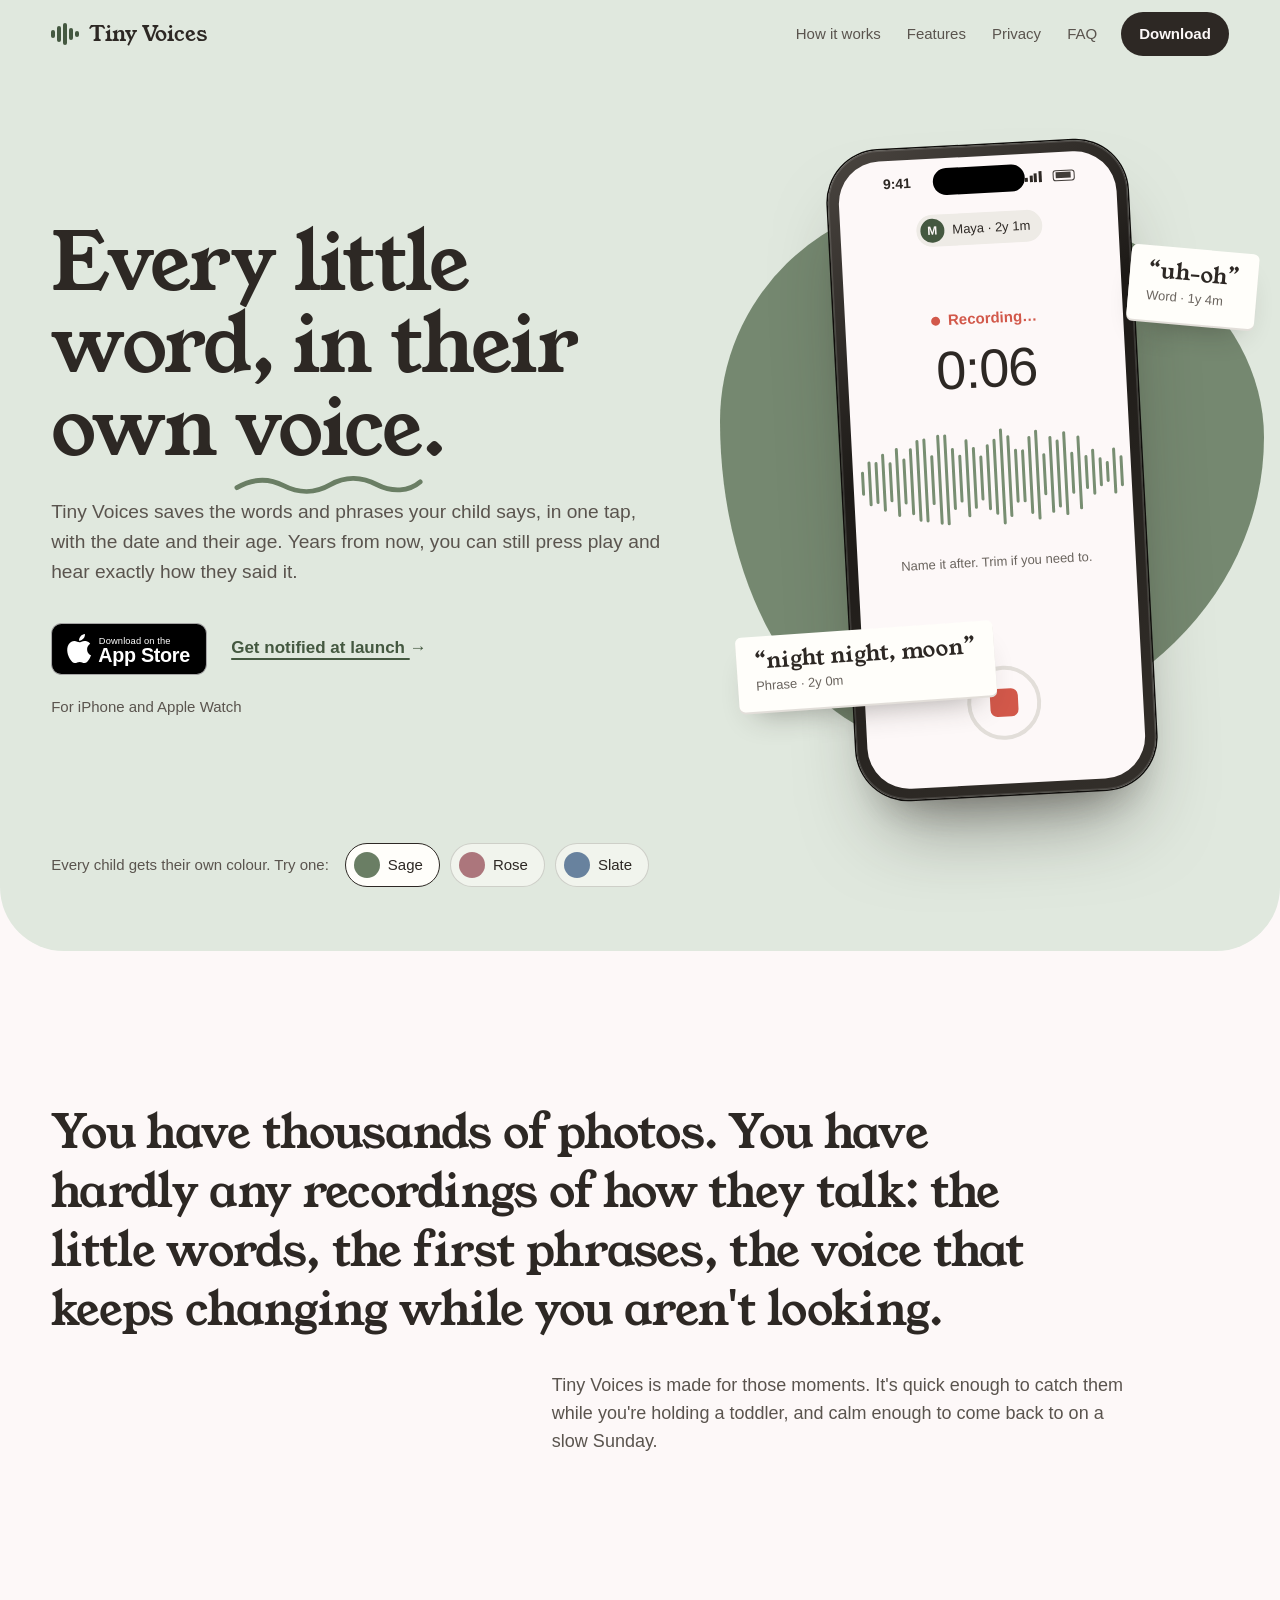
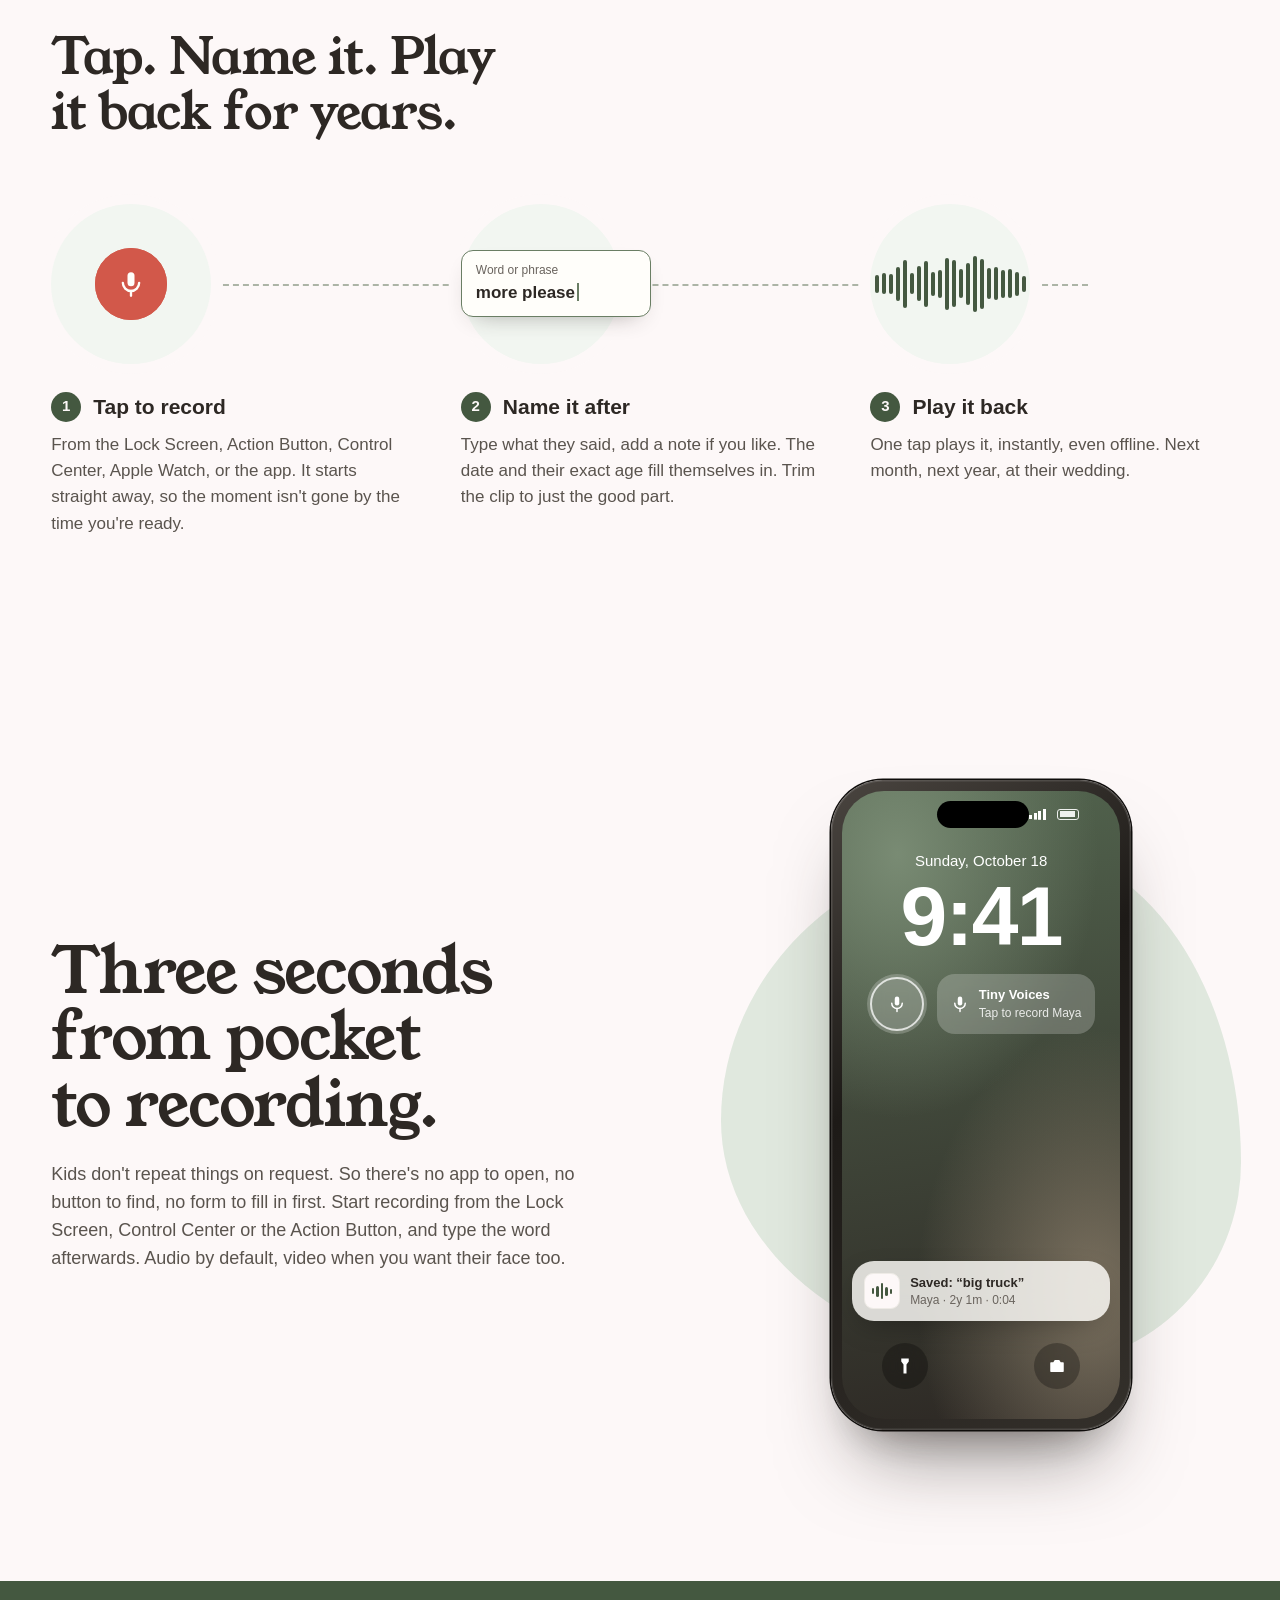
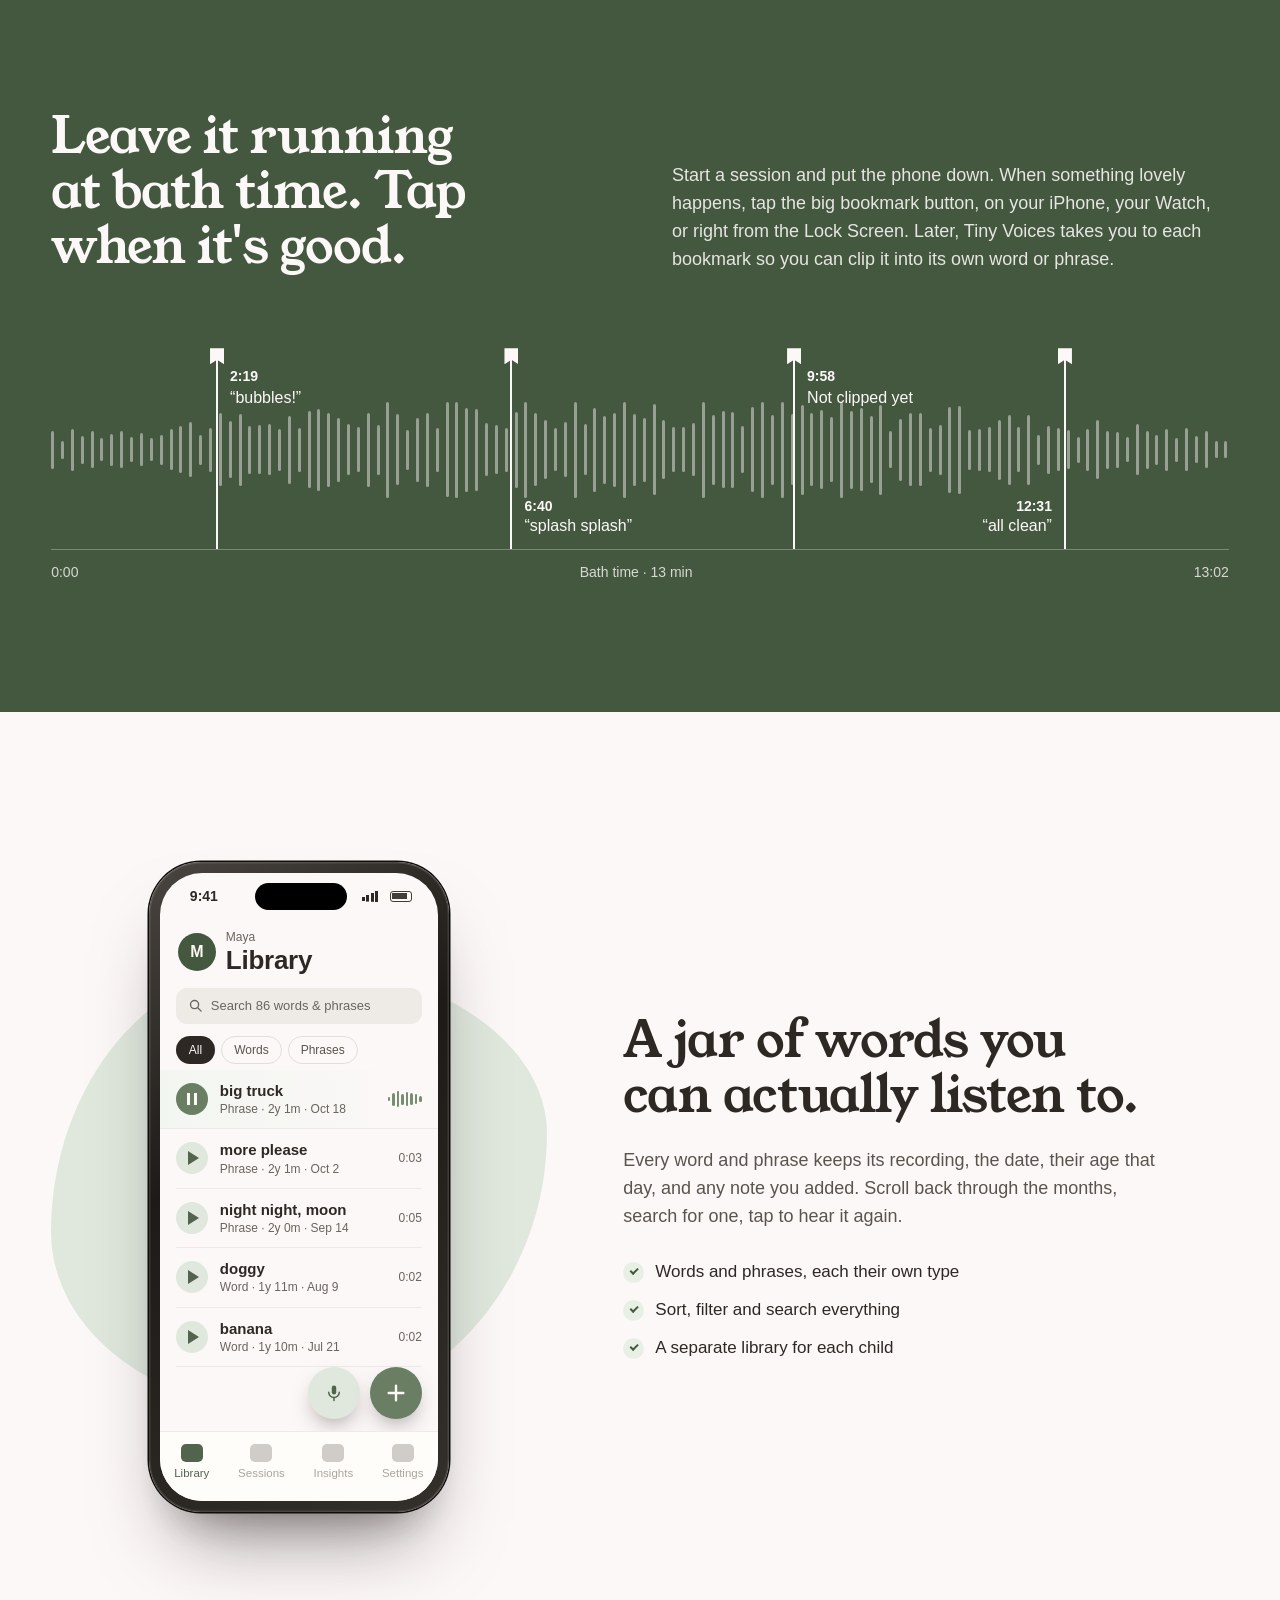
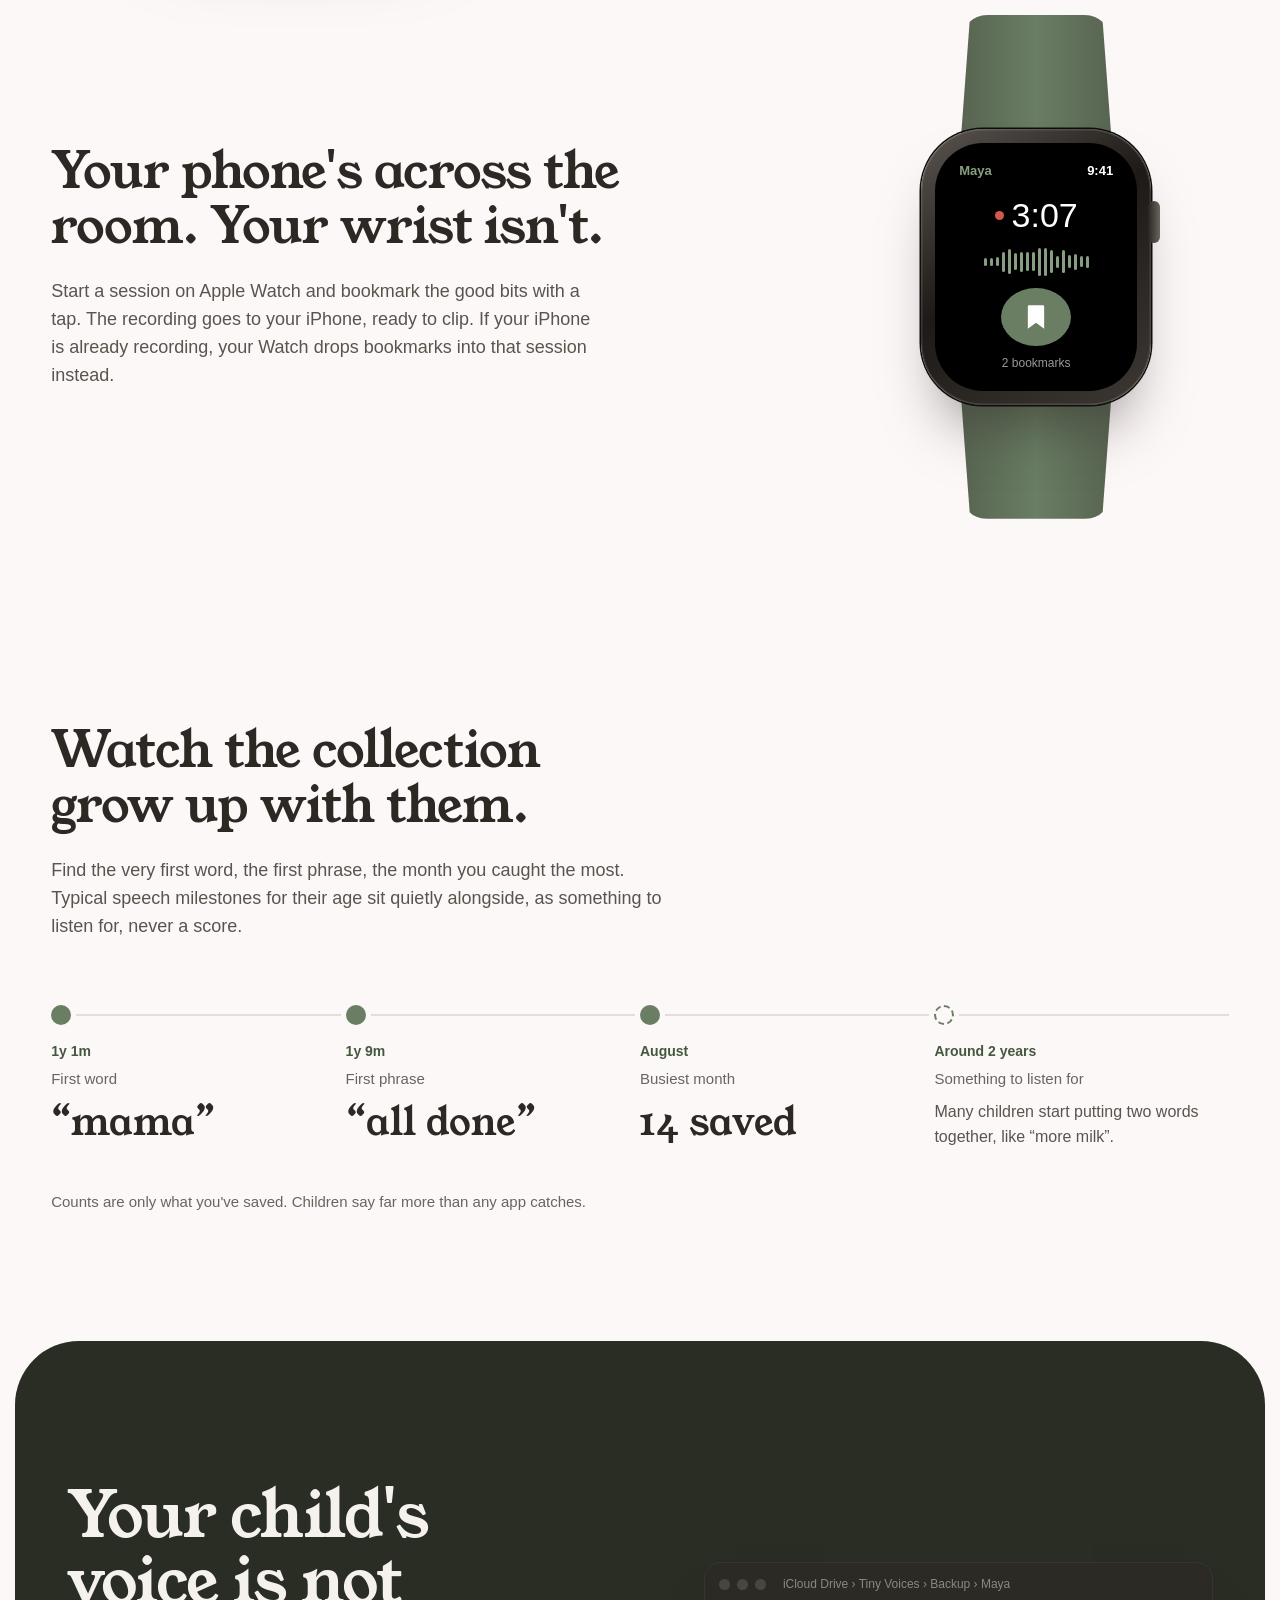
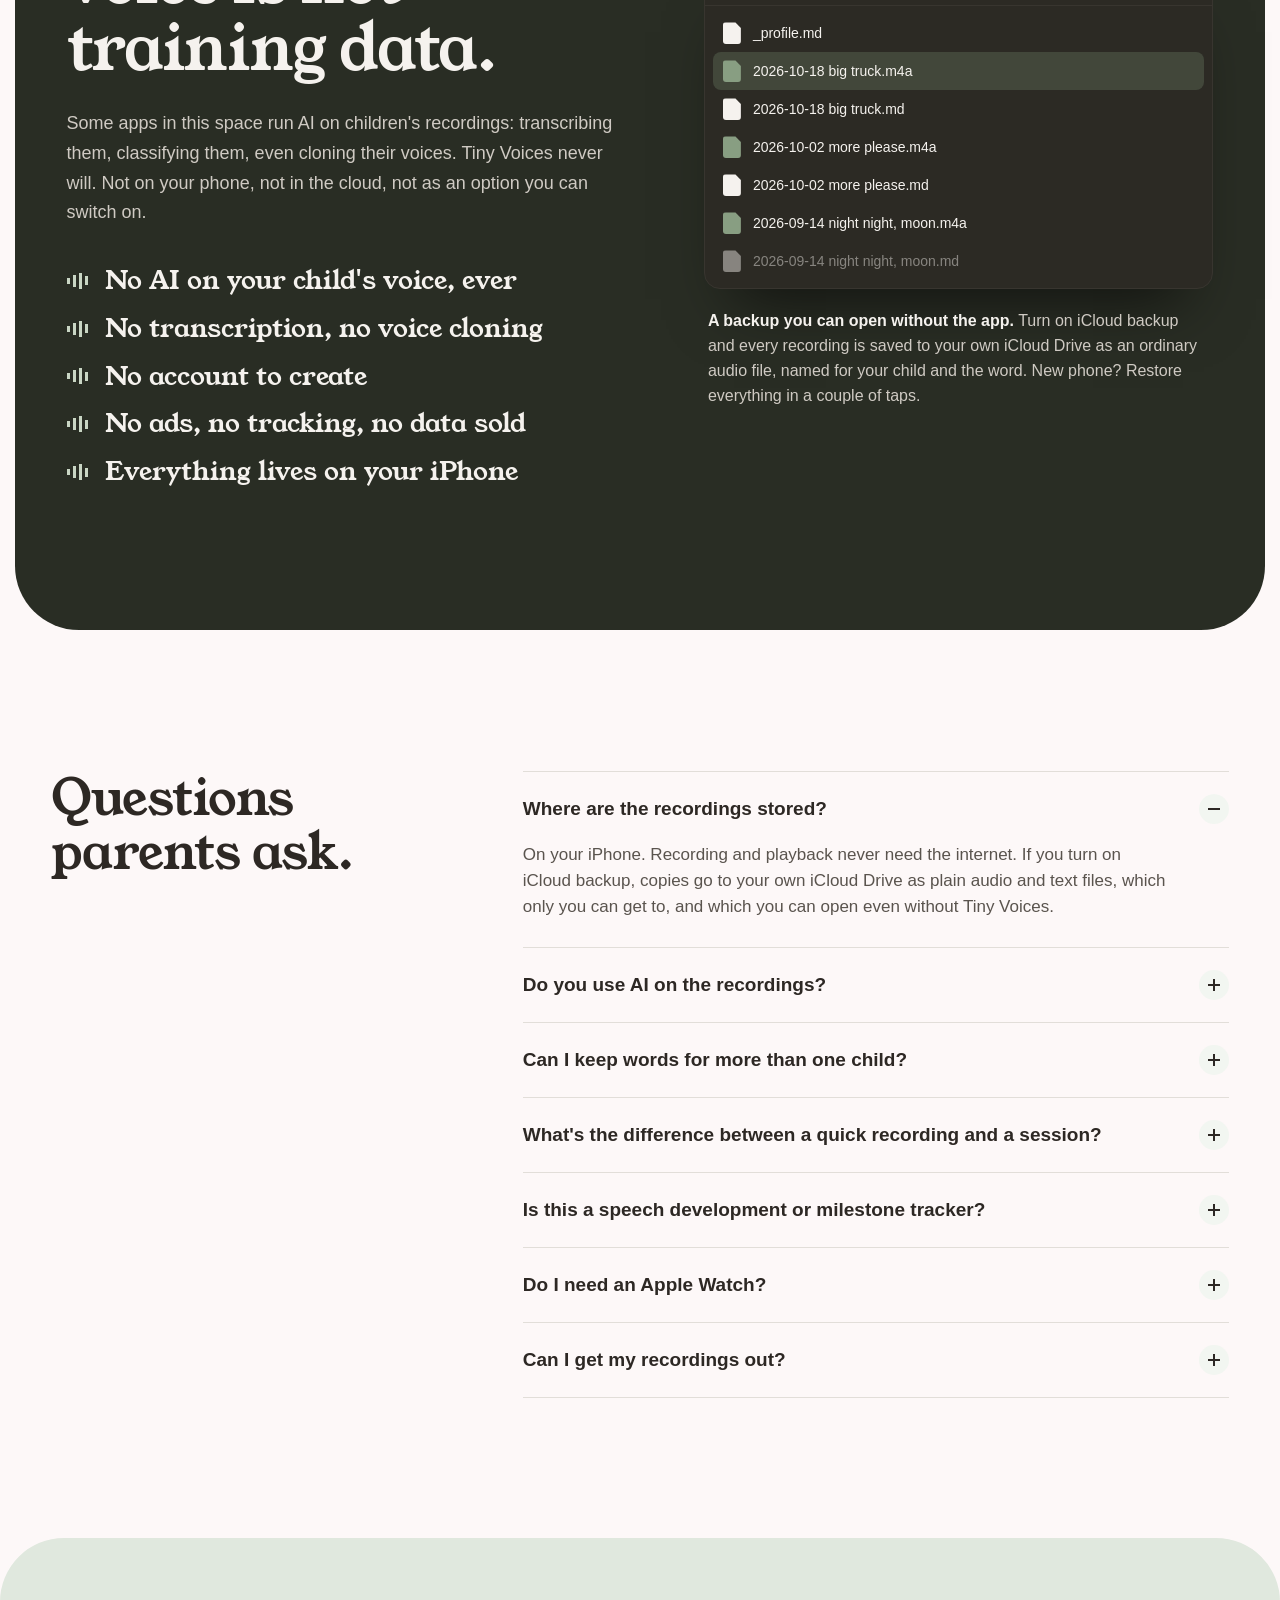
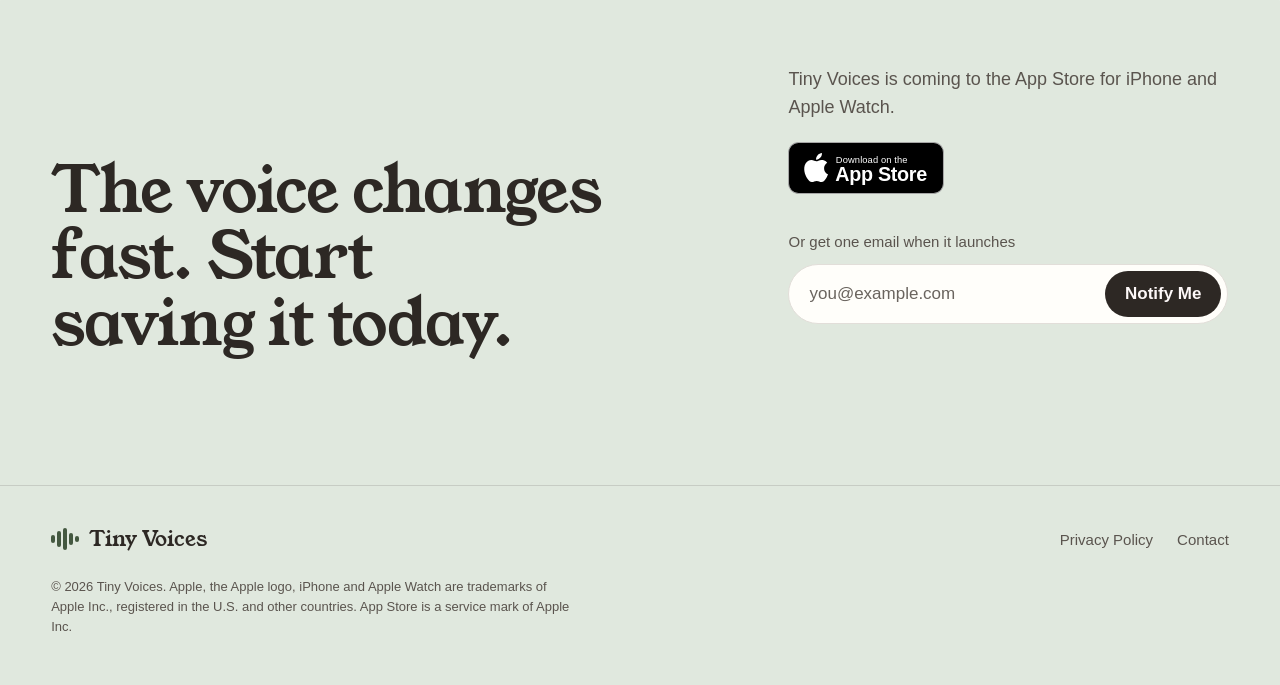
==== commit c799b587: "Direction A (Storybook): warmer type, committed colour, varied rhythm - Young Serif display replaces" ====
--- a/index.html
+++ b/index.html
@@ -5,16 +5,28 @@
   <meta name="viewport" content="width=device-width, initial-scale=1">
   <title>Tiny Voices: save the words they say, in their voice</title>
   <meta name="description" content="Tiny Voices is an iPhone and Apple Watch app for capturing the words and phrases your child says, in a tap, and playing them back for years. Private by design. No AI, ever.">
-  <meta name="theme-color" content="#FDF8F8" media="(prefers-color-scheme: light)">
+  <meta name="theme-color" content="#E0E8DE" media="(prefers-color-scheme: light)">
   <meta name="theme-color" content="#1A1816" media="(prefers-color-scheme: dark)">
+  <link rel="canonical" href="https://tiny-voices-site.vercel.app/">
   <meta property="og:title" content="Tiny Voices">
   <meta property="og:description" content="Save the words and phrases your child says, in their own voice.">
   <meta property="og:type" content="website">
+  <meta property="og:url" content="https://tiny-voices-site.vercel.app/">
+  <meta property="og:site_name" content="Tiny Voices">
+  <meta property="og:image" content="https://tiny-voices-site.vercel.app/assets/og-image.png">
+  <meta property="og:image:width" content="1200">
+  <meta property="og:image:height" content="630">
+  <meta property="og:image:alt" content="Tiny Voices: every little word, in their own voice. An iPhone recording a child's word.">
+  <meta name="twitter:card" content="summary_large_image">
+  <meta name="twitter:title" content="Tiny Voices">
+  <meta name="twitter:description" content="Save the words and phrases your child says, in their own voice.">
+  <meta name="twitter:image" content="https://tiny-voices-site.vercel.app/assets/og-image.png">
   <link rel="icon" href="assets/favicon.svg" type="image/svg+xml">
   <link rel="preconnect" href="https://fonts.googleapis.com">
   <link rel="preconnect" href="https://fonts.gstatic.com" crossorigin>
-  <link href="https://fonts.googleapis.com/css2?family=Instrument+Serif:ital@0;1&display=swap" rel="stylesheet">
+  <link href="https://fonts.googleapis.com/css2?family=Young+Serif&display=swap" rel="stylesheet">
   <link rel="stylesheet" href="assets/tokens.css">
+  <link rel="stylesheet" href="assets/mockups.css">
   <link rel="stylesheet" href="assets/site.css">
 </head>
 <body>
@@ -38,13 +50,11 @@
 
   <main id="main">
 
-    <!-- ========== HERO ========== -->
+    <!-- ========== HERO: drenched in the child's colour ========== -->
     <section class="hero">
-      <div class="hero__glow" aria-hidden="true"></div>
       <div class="wrap hero__grid">
         <div class="hero__copy">
-          <p class="eyebrow reveal">For iPhone &amp; Apple Watch</p>
-          <h1 class="display reveal">Every little word, <em>in their own voice.</em></h1>
+          <h1 class="display reveal">Every little word, in their own&nbsp;<span class="squiggle">voice<svg viewBox="0 0 200 18" preserveAspectRatio="none" aria-hidden="true"><path d="M2 12 C 20 2, 36 2, 52 10 S 86 18, 102 9 S 136 1, 152 9 S 186 16, 198 6" fill="none" stroke="currentColor" stroke-width="5" stroke-linecap="round"/></svg></span>.</h1>
           <p class="lede reveal">Tiny Voices saves the words and phrases your child says, in one tap, with the date and their age. Years from now, you can still press play and hear exactly how they said it.</p>
           <div class="hero__actions reveal">
             <a class="appstore js-appstore" href="#" aria-label="Download on the App Store">
@@ -52,17 +62,11 @@
             </a>
             <a class="textlink" href="#waitlist">Get notified at launch <span aria-hidden="true">→</span></a>
           </div>
-
-          <div class="theme-pick reveal" role="radiogroup" aria-label="Preview a child colour">
-            <span class="theme-pick__label">Every child gets a colour</span>
-            <button class="swatch" role="radio" data-theme="sage" aria-checked="true" aria-label="Sage"><span style="--c:#6A7E64"></span></button>
-            <button class="swatch" role="radio" data-theme="rose" aria-checked="false" aria-label="Rose"><span style="--c:#AC767C"></span></button>
-            <button class="swatch" role="radio" data-theme="slate" aria-checked="false" aria-label="Slate"><span style="--c:#68829E"></span></button>
-          </div>
+          <p class="hero__devices reveal">For iPhone and Apple Watch</p>
         </div>
 
         <div class="hero__stage" aria-hidden="true">
-          <!-- Phone: live recording -->
+          <div class="blob blob--hero"></div>
           <div class="phone phone--hero">
             <div class="phone__screen screen-record">
               <div class="statusbar"><span>9:41</span><span class="island"></span><span class="sb-icons"></span></div>
@@ -76,102 +80,76 @@
               <div class="rec__stop"><span></span></div>
             </div>
           </div>
-
-          <!-- Floating word cards -->
-          <figure class="float-card float-card--a">
-            <button class="play" tabindex="-1"><span></span></button>
-            <div>
-              <div class="float-card__word">“night night, moon”</div>
-              <div class="float-card__meta"><span class="badge">Phrase</span>2y 0m · Sep 14</div>
-            </div>
+          <figure class="note note--a">
+            <span class="note__word">“night night, moon”</span>
+            <span class="note__meta">Phrase · 2y 0m</span>
           </figure>
-          <figure class="float-card float-card--b">
-            <button class="play" tabindex="-1"><span></span></button>
-            <div>
-              <div class="float-card__word">“uh-oh”</div>
-              <div class="float-card__meta"><span class="badge">Word</span>1y 4m · Jan 3</div>
-            </div>
+          <figure class="note note--b">
+            <span class="note__word">“uh-oh”</span>
+            <span class="note__meta">Word · 1y 4m</span>
           </figure>
-          <figure class="float-card float-card--c">
-            <div class="mini-wave" data-bars="16"></div>
-            <div class="float-card__meta">0:02</div>
-          </figure>
         </div>
       </div>
 
       <div class="wrap">
-        <ul class="entry-strip reveal" aria-label="Ways to start recording">
-          <li><span class="ico ico--lock"></span>Lock Screen</li>
-          <li><span class="ico ico--action"></span>Action Button</li>
-          <li><span class="ico ico--cc"></span>Control Center</li>
-          <li><span class="ico ico--watch"></span>Apple Watch</li>
-          <li class="entry-strip__note">Recording in under three seconds</li>
-        </ul>
+        <div class="theme-pick reveal" role="radiogroup" aria-label="Preview a child colour">
+          <span class="theme-pick__label">Every child gets their own colour. Try one:</span>
+          <button class="swatch" role="radio" data-theme="sage" aria-checked="true"><span></span>Sage</button>
+          <button class="swatch" role="radio" data-theme="rose" aria-checked="false"><span></span>Rose</button>
+          <button class="swatch" role="radio" data-theme="slate" aria-checked="false"><span></span>Slate</button>
+        </div>
       </div>
     </section>
 
     <!-- ========== WHY ========== -->
     <section class="why">
       <div class="wrap why__inner">
-        <p class="eyebrow reveal">Why it exists</p>
-        <p class="why__quote reveal">You have thousands of photos. You have hardly any recordings of <em>how they talk</em>: the little words, the first phrases, the voice that keeps changing while you aren't looking.</p>
+        <p class="why__quote reveal">You have thousands of photos. You have hardly any recordings of how they talk: the little words, the first phrases, the voice that keeps changing while you aren't looking.</p>
         <p class="why__body reveal">Tiny Voices is made for those moments. It's quick enough to catch them while you're holding a toddler, and calm enough to come back to on a slow Sunday.</p>
       </div>
     </section>
 
-    <!-- ========== HOW IT WORKS ========== -->
+    <!-- ========== HOW IT WORKS: one path, three stops ========== -->
     <section class="how" id="how">
       <div class="wrap">
-        <header class="section-head reveal">
-          <p class="eyebrow">How it works</p>
-          <h2 class="title">Tap. Name it. <em>Play it back forever.</em></h2>
-        </header>
-        <ol class="steps">
-          <li class="step reveal">
-            <div class="step__art step__art--tap">
+        <h2 class="title reveal">Tap. Name it. Play it back for years.</h2>
+        <ol class="path">
+          <li class="path__stop reveal">
+            <div class="path__art path__art--tap" aria-hidden="true">
               <div class="tap-ring"></div><div class="tap-btn"><span class="ico ico--mic"></span></div>
             </div>
-            <span class="step__n">01</span>
-            <h3>Tap to record</h3>
-            <p>Start from the Lock Screen, Action Button, Control Center, Apple Watch, or the app. It records straight away, so you don't miss the moment.</p>
+            <h3><span class="path__n">1</span>Tap to record</h3>
+            <p>From the Lock Screen, Action Button, Control Center, Apple Watch, or the app. It starts straight away, so the moment isn't gone by the time you're ready.</p>
           </li>
-          <li class="step reveal">
-            <div class="step__art step__art--name">
+          <li class="path__stop reveal">
+            <div class="path__art path__art--name" aria-hidden="true">
               <div class="field"><span class="field__label">Word or phrase</span><span class="field__val">more please<i class="caret"></i></span></div>
-              <div class="seg"><span class="is-on">Phrase</span><span>Word</span></div>
-            </div>
-            <span class="step__n">02</span>
-            <h3>Name it after</h3>
-            <p>Type what they said and add a note if you like. The date and their exact age are filled in for you. Trim the clip down to just the good part.</p>
+            </div>
+            <h3><span class="path__n">2</span>Name it after</h3>
+            <p>Type what they said, add a note if you like. The date and their exact age fill themselves in. Trim the clip to just the good part.</p>
           </li>
-          <li class="step reveal">
-            <div class="step__art step__art--play">
-              <div class="row-mini"><button class="play" tabindex="-1"><span></span></button><div><b>more please</b><small>2y 1m · Oct 2</small></div><div class="mini-wave" data-bars="14"></div></div>
-            </div>
-            <span class="step__n">03</span>
-            <h3>Play it back, any time</h3>
-            <p>One tap plays it, instantly, even offline. Watch the collection grow week by week, and hear how much they've changed.</p>
+          <li class="path__stop reveal">
+            <div class="path__art path__art--play" aria-hidden="true">
+              <div class="mini-wave mini-wave--big" data-bars="22"></div>
+            </div>
+            <h3><span class="path__n">3</span>Play it back</h3>
+            <p>One tap plays it, instantly, even offline. Next month, next year, at their wedding.</p>
           </li>
         </ol>
       </div>
     </section>
 
     <!-- ========== FEATURES ========== -->
-    <section class="features" id="features">
-
-      <!-- 1. Capture -->
-      <article class="feature wrap">
+    <section id="features">
+
+      <!-- Capture: big type left, phone right -->
+      <article class="feature feature--capture wrap">
         <div class="feature__copy reveal">
-          <p class="eyebrow">Capture</p>
-          <h2 class="title">Three seconds from <em>pocket to recording.</em></h2>
-          <p>Kids don't repeat things on request. So Tiny Voices doesn't make you open an app, find a button and fill in a form first. Start recording from the Lock Screen widget, Control Center or the Action Button, and type the word afterwards.</p>
-          <ul class="ticks">
-            <li>Record first, name it after</li>
-            <li>Audio, or video when you want to see their face too</li>
-            <li>A simple trim editor to cut it to just the good part</li>
-          </ul>
+          <h2 class="title">Three seconds from pocket to recording.</h2>
+          <p>Kids don't repeat things on request. So there's no app to open, no button to find, no form to fill in first. Start recording from the Lock Screen, Control Center or the Action Button, and type the word afterwards. Audio by default, video when you want their face too.</p>
         </div>
         <div class="feature__art reveal" aria-hidden="true">
+          <div class="blob blob--capture"></div>
           <div class="phone">
             <div class="phone__screen screen-lock">
               <div class="statusbar statusbar--light"><span></span><span class="island"></span><span class="sb-icons"></span></div>
@@ -182,7 +160,7 @@
                 <div class="lock__widget lock__widget--wide"><span class="ico ico--mic"></span><div><b>Tiny Voices</b><small>Tap to record Maya</small></div></div>
               </div>
               <div class="lock__notif">
-                <span class="app-ico" aria-hidden="true"><span class="brand__mark"><i></i><i></i><i></i><i></i><i></i></span></span>
+                <span class="app-ico"><span class="brand__mark"><i></i><i></i><i></i><i></i><i></i></span></span>
                 <div><b>Saved: “big truck”</b><small>Maya · 2y 1m · 0:04</small></div>
               </div>
               <div class="lock__bottom"><span class="lock__btn"><span class="ico ico--torch"></span></span><span class="lock__btn"><span class="ico ico--cam"></span></span></div>
@@ -191,55 +169,30 @@
         </div>
       </article>
 
-      <!-- 2. Sessions -->
-      <article class="feature feature--flip wrap">
-        <div class="feature__copy reveal">
-          <p class="eyebrow">Sessions</p>
-          <h2 class="title">Leave it running. <em>Tap when it's good.</em></h2>
-          <p>Bath time, the car, a chatty breakfast. Start a session and put the phone down. When something lovely happens, tap the bookmark. Later, Tiny Voices takes you to each bookmark so you can clip it into its own word or phrase.</p>
-          <ul class="ticks">
-            <li>One big bookmark button, and no typing in the moment</li>
-            <li>Shown on the Lock Screen and in the Dynamic Island while it records</li>
-            <li>Clip some bookmarks now and the rest whenever you get to them</li>
-          </ul>
-        </div>
+      <!-- Sessions: full-bleed colour band, a timeline instead of a phone -->
+      <article class="band band--sessions">
+        <div class="wrap">
+          <div class="band__head reveal">
+            <h2 class="title">Leave it running at bath time. Tap when it's good.</h2>
+            <p>Start a session and put the phone down. When something lovely happens, tap the big bookmark button, on your iPhone, your Watch, or right from the Lock Screen. Later, Tiny Voices takes you to each bookmark so you can clip it into its own word or phrase.</p>
+          </div>
+          <div class="timeline reveal" aria-hidden="true">
+            <div class="timeline__track">
+              <div class="wave wave--static wave--timeline" data-bars="120"></div>
+              <span class="flag" style="left:14%"><b>2:19</b><span class="flag-label">“bubbles!”</span></span>
+              <span class="flag flag--low" style="left:39%"><b>6:40</b><span class="flag-label">“splash splash”</span></span>
+              <span class="flag" style="left:63%"><b>9:58</b><span class="flag-label">Not clipped yet</span></span>
+              <span class="flag flag--low" style="left:86%"><b>12:31</b><span class="flag-label">“all clean”</span></span>
+            </div>
+            <div class="timeline__scale"><span>0:00</span><span>Bath time · 13 min</span><span>13:02</span></div>
+          </div>
+        </div>
+      </article>
+
+      <!-- Library: phone left -->
+      <article class="feature feature--library wrap">
         <div class="feature__art reveal" aria-hidden="true">
-          <div class="phone">
-            <div class="phone__screen screen-session">
-              <div class="statusbar"><span>9:41</span><span class="island island--live"><i class="rec__dot"></i><span class="mini-wave" data-bars="6"></span></span><span class="sb-icons"></span></div>
-              <div class="sess__head"><span class="textbtn">Done</span><b>Bath time</b><span class="textbtn">⋯</span></div>
-              <div class="sess__timer"><span class="rec__dot"></span>12:48</div>
-              <div class="sess__track">
-                <div class="wave wave--static" data-bars="44"></div>
-                <span class="bm" style="left:18%"></span>
-                <span class="bm" style="left:41%"></span>
-                <span class="bm" style="left:67%"></span>
-                <span class="bm bm--new" style="left:88%"></span>
-              </div>
-              <div class="sess__count">4 bookmarks</div>
-              <button class="bookmark-btn" tabindex="-1"><span class="ico ico--bookmark"></span>Bookmark</button>
-              <div class="sess__list">
-                <div class="sess__row"><span class="ico ico--bookmark-sm"></span>2:19<span class="pill">Clip</span></div>
-                <div class="sess__row is-done"><span class="ico ico--check"></span>“bubbles!”<span class="pill pill--done">Clipped</span></div>
-              </div>
-            </div>
-          </div>
-        </div>
-      </article>
-
-      <!-- 3. Library -->
-      <article class="feature wrap">
-        <div class="feature__copy reveal">
-          <p class="eyebrow">Library</p>
-          <h2 class="title">A jar of words <em>you can actually listen to.</em></h2>
-          <p>Each word and phrase keeps its recording, the date, their age that day, and any note you added. Scroll back through months of them, search for one, and tap to hear it again.</p>
-          <ul class="ticks">
-            <li>Words and phrases, each with their own type</li>
-            <li>Sort, filter and search the whole collection</li>
-            <li>A separate library for every child</li>
-          </ul>
-        </div>
-        <div class="feature__art reveal" aria-hidden="true">
+          <div class="blob blob--library"></div>
           <div class="phone">
             <div class="phone__screen screen-library">
               <div class="statusbar"><span>9:41</span><span class="island"></span><span class="sb-icons"></span></div>
@@ -250,32 +203,35 @@
               <div class="lib__search"><span class="ico ico--search"></span>Search 86 words &amp; phrases</div>
               <div class="lib__chips"><span class="chip is-on">All</span><span class="chip">Words</span><span class="chip">Phrases</span></div>
               <ul class="lib__list">
-                <li class="lib__row is-playing"><button class="play play--on" tabindex="-1"><span></span></button><div><b>big truck</b><small>Phrase · 2y 1m · Oct 18</small></div><span class="mini-wave mini-wave--live" data-bars="8"></span></li>
-                <li class="lib__row"><button class="play" tabindex="-1"><span></span></button><div><b>more please</b><small>Phrase · 2y 1m · Oct 2</small></div><span class="dur">0:03</span></li>
-                <li class="lib__row"><button class="play" tabindex="-1"><span></span></button><div><b>night night, moon</b><small>Phrase · 2y 0m · Sep 14</small></div><span class="dur">0:05</span></li>
-                <li class="lib__row"><button class="play" tabindex="-1"><span></span></button><div><b>doggy</b><small>Word · 1y 11m · Aug 9</small></div><span class="dur">0:02</span></li>
-                <li class="lib__row"><button class="play" tabindex="-1"><span></span></button><div><b>banana</b><small>Word · 1y 10m · Jul 21</small></div><span class="dur">0:02</span></li>
+                <li class="lib__row is-playing"><span class="play play--on"><span></span></span><div><b>big truck</b><small>Phrase · 2y 1m · Oct 18</small></div><span class="mini-wave mini-wave--live" data-bars="8"></span></li>
+                <li class="lib__row"><span class="play"><span></span></span><div><b>more please</b><small>Phrase · 2y 1m · Oct 2</small></div><span class="dur">0:03</span></li>
+                <li class="lib__row"><span class="play"><span></span></span><div><b>night night, moon</b><small>Phrase · 2y 0m · Sep 14</small></div><span class="dur">0:05</span></li>
+                <li class="lib__row"><span class="play"><span></span></span><div><b>doggy</b><small>Word · 1y 11m · Aug 9</small></div><span class="dur">0:02</span></li>
+                <li class="lib__row"><span class="play"><span></span></span><div><b>banana</b><small>Word · 1y 10m · Jul 21</small></div><span class="dur">0:02</span></li>
               </ul>
               <div class="fabs"><span class="fab fab--2"><span class="ico ico--mic"></span></span><span class="fab"><span class="ico ico--plus"></span></span></div>
               <div class="tabbar"><span class="is-on">Library</span><span>Sessions</span><span>Insights</span><span>Settings</span></div>
             </div>
           </div>
         </div>
-      </article>
-
-      <!-- 4. Watch -->
-      <article class="feature feature--flip wrap">
         <div class="feature__copy reveal">
-          <p class="eyebrow">Apple Watch</p>
-          <h2 class="title">Your phone's across the room. <em>Your wrist isn't.</em></h2>
-          <p>Start a session on Apple Watch and bookmark the good bits with a tap, without reaching for anything. The recording goes to your iPhone, ready to clip. If your iPhone is already recording, your Watch can drop bookmarks into that session too.</p>
+          <h2 class="title">A jar of words you can actually listen to.</h2>
+          <p>Every word and phrase keeps its recording, the date, their age that day, and any note you added. Scroll back through the months, search for one, tap to hear it again.</p>
           <ul class="ticks">
-            <li>Records on the Watch itself</li>
-            <li>Sends sessions to your iPhone for clipping</li>
-            <li>Works as a remote for a session your iPhone is recording</li>
+            <li>Words and phrases, each their own type</li>
+            <li>Sort, filter and search everything</li>
+            <li>A separate library for each child</li>
           </ul>
         </div>
-        <div class="feature__art reveal" aria-hidden="true">
+      </article>
+
+      <!-- Watch: no panel, wrist-scale, text wraps around it -->
+      <article class="feature feature--watch wrap">
+        <div class="feature__copy reveal">
+          <h2 class="title">Your phone's across the room. Your wrist isn't.</h2>
+          <p>Start a session on Apple Watch and bookmark the good bits with a tap. The recording goes to your iPhone, ready to clip. If your iPhone is already recording, your Watch drops bookmarks into that session instead.</p>
+        </div>
+        <div class="feature__art feature__art--bare reveal" aria-hidden="true">
           <div class="watch">
             <div class="watch__band watch__band--top"></div>
             <div class="watch__case">
@@ -293,44 +249,19 @@
         </div>
       </article>
 
-      <!-- 5. Look back -->
-      <article class="feature wrap">
-        <div class="feature__copy reveal">
-          <p class="eyebrow">Look back</p>
-          <h2 class="title">Watch the collection <em>grow up with them.</em></h2>
-          <p>See how many words you've saved, find the very first one, the first phrase, and the month you caught the most. Typical speech milestones for their age sit quietly alongside, as something to look out for, never a score.</p>
-          <ul class="ticks">
-            <li>Counts what you've saved, not what they know</li>
-            <li>Firsts, phrases and your busiest month</li>
-            <li>CDC milestones as gentle reference, never a verdict</li>
-          </ul>
-        </div>
-        <div class="feature__art reveal" aria-hidden="true">
-          <div class="phone">
-            <div class="phone__screen screen-insights">
-              <div class="statusbar"><span>9:41</span><span class="island"></span><span class="sb-icons"></span></div>
-              <div class="ins__title">Insights</div>
-              <div class="ins__tiles">
-                <div class="tile"><small>Words saved</small><b>64</b></div>
-                <div class="tile"><small>Phrases saved</small><b>22</b></div>
-              </div>
-              <div class="card ins__chart">
-                <small class="card__label">Words saved, by week</small>
-                <svg viewBox="0 0 260 90" preserveAspectRatio="none" class="curve">
-                  <defs><linearGradient id="cg" x1="0" x2="0" y1="0" y2="1"><stop offset="0" stop-color="currentColor" stop-opacity=".28"/><stop offset="1" stop-color="currentColor" stop-opacity="0"/></linearGradient></defs>
-                  <path d="M0 86 L20 84 L40 82 L60 79 L80 77 L100 72 L120 66 L140 61 L160 52 L180 46 L200 35 L220 27 L240 18 L260 10 L260 90 L0 90Z" fill="url(#cg)"/>
-                  <path d="M0 86 L20 84 L40 82 L60 79 L80 77 L100 72 L120 66 L140 61 L160 52 L180 46 L200 35 L220 27 L240 18 L260 10" fill="none" stroke="currentColor" stroke-width="2.5" stroke-linejoin="round" stroke-linecap="round"/>
-                </svg>
-                <small class="card__foot">Only the ones you've saved. Kids say far more.</small>
-              </div>
-              <div class="ins__row">
-                <div class="card card--first"><small class="card__label">First word</small><b>“mama”</b><small>1y 1m · Oct 2025</small></div>
-                <div class="card card--first"><small class="card__label">First phrase</small><b>“all done”</b><small>1y 9m · Jun 2026</small></div>
-              </div>
-              <div class="card card--milestone"><span class="badge badge--info">Around 2 years</span><small>Many children start putting two words together, like “more milk”.</small></div>
-            </div>
-          </div>
-        </div>
+      <!-- Look back: a keepsake timeline of firsts, no growth chart -->
+      <article class="lookback wrap">
+        <div class="lookback__head reveal">
+          <h2 class="title">Watch the collection grow up with them.</h2>
+          <p>Find the very first word, the first phrase, the month you caught the most. Typical speech milestones for their age sit quietly alongside, as something to listen for, never a score.</p>
+        </div>
+        <ol class="firsts reveal" aria-label="Example: Maya's firsts">
+          <li><span class="firsts__when">1y 1m</span><span class="firsts__what">First word</span><span class="firsts__word">“mama”</span></li>
+          <li><span class="firsts__when">1y 9m</span><span class="firsts__what">First phrase</span><span class="firsts__word">“all done”</span></li>
+          <li><span class="firsts__when">August</span><span class="firsts__what">Busiest month</span><span class="firsts__word">14 saved</span></li>
+          <li class="firsts__now"><span class="firsts__when">Around 2 years</span><span class="firsts__what">Something to listen for</span><span class="firsts__note">Many children start putting two words together, like “more milk”.</span></li>
+        </ol>
+        <p class="lookback__fine reveal">Counts are only what you've saved. Children say far more than any app catches.</p>
       </article>
     </section>
 
@@ -338,15 +269,14 @@
     <section class="promise" id="promise">
       <div class="wrap promise__grid">
         <div class="promise__copy">
-          <p class="eyebrow reveal">Our promise</p>
-          <h2 class="title title--xl reveal">Your child's voice is <em>not training data.</em></h2>
-          <p class="reveal">Some apps in this space run AI on children's recordings, transcribing them, classifying them, even cloning their voices. We decided at the start that Tiny Voices never will. Not on your phone, not in the cloud, not as an option you can switch on.</p>
+          <h2 class="title title--xl reveal">Your child's voice is not training data.</h2>
+          <p class="reveal">Some apps in this space run AI on children's recordings: transcribing them, classifying them, even cloning their voices. Tiny Voices never will. Not on your phone, not in the cloud, not as an option you can switch on.</p>
           <ul class="vows reveal">
-            <li><span>✳︎</span>No AI on your child's voice, ever</li>
-            <li><span>✳︎</span>No transcription, no voice cloning</li>
-            <li><span>✳︎</span>No account to create</li>
-            <li><span>✳︎</span>No ads, no tracking, no data sold</li>
-            <li><span>✳︎</span>Everything lives on your iPhone</li>
+            <li>No AI on your child's voice, ever</li>
+            <li>No transcription, no voice cloning</li>
+            <li>No account to create</li>
+            <li>No ads, no tracking, no data sold</li>
+            <li>Everything lives on your iPhone</li>
           </ul>
         </div>
         <div class="promise__files reveal" aria-label="Example of an iCloud Drive backup folder">
@@ -362,7 +292,7 @@
               <li class="finder__fade"><span class="f f--md"></span>2026-09-14 night night, moon.md</li>
             </ul>
           </div>
-          <p class="promise__caption"><b>A backup you can open without the app.</b> Turn on iCloud backup and every recording is saved to <em>your own</em> iCloud Drive as an ordinary audio file, named for your child and the word. Get a new phone and restore everything in a couple of taps.</p>
+          <p class="promise__caption"><b>A backup you can open without the app.</b> Turn on iCloud backup and every recording is saved to your own iCloud Drive as an ordinary audio file, named for your child and the word. New phone? Restore everything in a couple of taps.</p>
         </div>
       </div>
     </section>
@@ -370,10 +300,7 @@
     <!-- ========== FAQ ========== -->
     <section class="faq" id="faq">
       <div class="wrap faq__grid">
-        <header class="section-head reveal">
-          <p class="eyebrow">Questions</p>
-          <h2 class="title">Good to <em>know.</em></h2>
-        </header>
+        <h2 class="title reveal">Questions parents ask.</h2>
         <div class="faq__list">
           <details class="reveal" open>
             <summary>Where are the recordings stored?</summary>
@@ -409,26 +336,21 @@
 
     <!-- ========== CTA / WAITLIST ========== -->
     <section class="cta" id="waitlist">
-      <div class="wrap">
-        <div class="cta__card reveal">
-          <div class="cta__wave" aria-hidden="true"><div class="wave wave--static wave--cta" data-bars="64"></div></div>
-          <div class="cta__copy">
-            <h2 class="title title--xl">The voice changes fast. <em>Start saving it today.</em></h2>
-            <p>Tiny Voices is coming to the App Store for iPhone and Apple Watch.</p>
-            <div class="cta__actions">
-              <a class="appstore js-appstore" href="#" aria-label="Download on the App Store">
-                <img src="assets/app-store-badge.svg" alt="Download on the App Store" width="150" height="50">
-              </a>
-            </div>
-            <form class="waitlist js-waitlist" novalidate>
-              <label for="email" class="waitlist__label">Or get an email when it launches</label>
-              <div class="waitlist__row">
-                <input id="email" name="email" type="email" autocomplete="email" placeholder="you@example.com" required>
-                <button type="submit">Notify Me</button>
-              </div>
-              <p class="waitlist__msg" role="status" aria-live="polite"></p>
-            </form>
-          </div>
+      <div class="wrap cta__inner">
+        <h2 class="title title--xl reveal">The voice changes fast. Start saving it today.</h2>
+        <div class="cta__side reveal">
+          <p>Tiny Voices is coming to the App Store for iPhone and Apple Watch.</p>
+          <a class="appstore js-appstore" href="#" aria-label="Download on the App Store">
+            <img src="assets/app-store-badge.svg" alt="Download on the App Store" width="150" height="50">
+          </a>
+          <form class="waitlist js-waitlist" novalidate>
+            <label for="email" class="waitlist__label">Or get one email when it launches</label>
+            <div class="waitlist__row">
+              <input id="email" name="email" type="email" autocomplete="email" placeholder="you@example.com" required>
+              <button type="submit">Notify Me</button>
+            </div>
+            <p class="waitlist__msg" role="status" aria-live="polite"></p>
+          </form>
         </div>
       </div>
     </section>
--- a/assets/mockups.css
+++ b/assets/mockups.css
@@ -0,0 +1,169 @@
+/* App screen mockups (phone, Watch, Files), drawn with the app's tokens. Shared by every page direction. */
+
+/* Play button */
+.play {
+  flex: none; width: 36px; height: 36px; border-radius: 50%; border: 0; padding: 0; cursor: default;
+  background: var(--accent-primary-light); display: grid; place-items: center; transition: background .4s;
+}
+.play span { width: 0; height: 0; margin-left: 3px; border-style: solid; border-width: 7px 0 7px 11px; border-color: transparent transparent transparent var(--accent-on-surface); }
+.play--on { background: var(--accent-primary); }
+.play--on span { margin: 0; width: 10px; height: 12px; border: 0; border-left: 3.5px solid var(--text-on-action); border-right: 3.5px solid var(--text-on-action); }
+
+.badge {
+  display: inline-block; font-size: 12px; font-weight: 600; line-height: 1; padding: 4px 8px; border-radius: var(--r-full);
+  background: var(--accent-badge-bg); color: var(--accent-badge-fg);
+}
+
+/* ---------- Waveforms ---------- */
+.wave, .mini-wave { display: flex; align-items: center; gap: 3px; }
+.wave i, .mini-wave i { display: block; flex: none; width: 3px; border-radius: 3px; background: var(--accent-waveform); height: calc(var(--h) * 100%); transition: background .4s; }
+.mini-wave { height: 22px; gap: 2px; }
+.mini-wave i { width: 2.5px; }
+.wave--live i, .mini-wave--live i { animation: eq 1.1s ease-in-out infinite alternate; animation-delay: var(--d); transform-origin: center; }
+@keyframes eq { from { transform: scaleY(.35); } to { transform: scaleY(1); } }
+@media (prefers-reduced-motion: reduce) {
+  *, *::before, *::after { animation: none !important; transition: none !important; }
+  html { scroll-behavior: auto; }
+}
+
+/* ---------- Phone mockup ---------- */
+.phone {
+  --pw: 300px;
+  position: relative; width: var(--pw); aspect-ratio: 9 / 19.5; flex: none;
+  border-radius: 52px; padding: 11px;
+  background: linear-gradient(145deg, #4a4540, #1d1a17 40%, #34302b);
+  box-shadow: 0 0 0 1.5px #0f0d0b, inset 0 0 0 1.5px rgba(255,255,255,.12), 0 50px 80px -30px rgba(45,40,36,.55), 0 30px 40px -30px rgba(45,40,36,.4);
+}
+.phone__screen {
+  position: relative; width: 100%; height: 100%; border-radius: 42px; overflow: hidden;
+  background: var(--surface-background); color: var(--text-primary);
+  font-size: 13px; line-height: 1.35;
+  display: flex; flex-direction: column;
+}
+.statusbar { display: flex; align-items: center; justify-content: space-between; height: 46px; padding: 0 26px 0 30px; font-weight: 600; font-size: 14px; flex: none; }
+.statusbar span:first-child { width: 50px; }
+.statusbar--light { color: #fff; }
+.island { width: 92px; height: 27px; border-radius: 20px; background: #000; display: flex; align-items: center; justify-content: space-between; padding: 0 10px; }
+.island--live { width: 112px; }
+.island .rec__dot { width: 7px; height: 7px; }
+.island .mini-wave { height: 12px; }
+.island .mini-wave i { width: 2px; animation: eq .9s ease-in-out infinite alternate; animation-delay: var(--d); }
+.sb-icons { width: 50px; height: 11px; background:
+  linear-gradient(currentColor, currentColor) 0 100% / 3px 40% no-repeat,
+  linear-gradient(currentColor, currentColor) 4.5px 100% / 3px 60% no-repeat,
+  linear-gradient(currentColor, currentColor) 9px 100% / 3px 80% no-repeat,
+  linear-gradient(currentColor, currentColor) 13.5px 100% / 3px 100% no-repeat;
+  position: relative; }
+.sb-icons::after { content: ""; position: absolute; right: 0; top: 0; width: 22px; height: 11px; border-radius: 3px; border: 1.2px solid currentColor; opacity: .9; background: linear-gradient(currentColor, currentColor) 1.5px 1.5px / 15px 6px no-repeat; }
+
+.avatar { width: 24px; height: 24px; border-radius: 50%; display: inline-grid; place-items: center; background: var(--accent-deep); color: var(--text-on-action); font-weight: 600; font-size: 12px; transition: background .4s; }
+.avatar--lg { width: 38px; height: 38px; font-size: 16px; }
+
+/* Recording screen */
+.screen-record { align-items: center; }
+.rec__top { margin-top: 10px; }
+.rec__child { display: inline-flex; align-items: center; gap: 8px; padding: 4px 12px 4px 4px; border-radius: var(--r-full); background: var(--surface-fill); font-weight: 500; font-size: 13px; }
+.rec__label { margin-top: 64px; display: flex; align-items: center; gap: 8px; font-weight: 600; color: var(--recording-active); font-size: 15px; }
+.rec__dot { display: inline-block; width: 9px; height: 9px; border-radius: 50%; background: var(--recording-active); animation: pulse 1.4s ease-in-out infinite; }
+@keyframes pulse { 50% { opacity: .35; } }
+.rec__time { font-size: 54px; font-weight: 300; letter-spacing: -.02em; font-variant-numeric: tabular-nums; margin-top: 4px; }
+.screen-record .wave { height: 96px; margin-top: 24px; gap: 3.5px; }
+.screen-record .wave i { width: 3.5px; }
+.rec__hint { margin-top: 28px; color: var(--text-muted); font-size: 13px; }
+.rec__stop { margin-top: auto; margin-bottom: 44px; width: 74px; height: 74px; border-radius: 50%; border: 4px solid var(--border-default); display: grid; place-items: center; }
+.rec__stop span { width: 28px; height: 28px; border-radius: 7px; background: var(--recording-active); }
+
+/* Lock screen */
+.screen-lock {
+  color: #fff;
+  background:
+    radial-gradient(120% 70% at 20% 10%, color-mix(in srgb, var(--accent-primary) 90%, #fff 10%), transparent 60%),
+    radial-gradient(90% 60% at 90% 80%, color-mix(in srgb, var(--accent-secondary) 85%, #000 10%), transparent 70%),
+    linear-gradient(170deg, var(--accent-on-surface), #2D2824);
+  align-items: center; text-align: center; transition: background .5s;
+}
+.lock__date { margin-top: 14px; font-size: 15px; font-weight: 500; }
+.lock__time { font-size: 84px; font-weight: 600; line-height: 1; letter-spacing: -.02em; margin-top: 2px; }
+.lock__widgets { display: flex; gap: 10px; margin-top: 16px; }
+.lock__widget { background: rgba(255,255,255,.22); backdrop-filter: blur(8px); border-radius: 18px; display: flex; align-items: center; gap: 10px; text-align: left; }
+.lock__widget--round { width: 60px; height: 60px; border-radius: 50%; justify-content: center; outline: 2px solid rgba(255,255,255,.75); outline-offset: -5px; }
+.lock__widget--wide { height: 60px; padding: 0 14px; }
+.lock__widget b { display: block; font-size: 13px; } .lock__widget small { font-size: 12px; opacity: .85; }
+.lock__notif { margin-top: auto; width: calc(100% - 20px); display: flex; align-items: center; gap: 10px; text-align: left; padding: 12px; border-radius: 22px; background: color-mix(in srgb, var(--surface-primary) 82%, transparent); color: var(--text-primary); backdrop-filter: blur(14px); box-shadow: 0 10px 30px -10px rgba(0,0,0,.35); animation: notif 6s var(--ease) infinite; }
+.lock__notif b { display: block; font-size: 13px; } .lock__notif small { font-size: 12px; color: var(--text-muted); }
+@keyframes notif { 0%, 8% { opacity: 0; transform: translateY(14px) scale(.96); } 16%, 86% { opacity: 1; transform: none; } 100% { opacity: 0; transform: translateY(-4px); } }
+.app-ico { width: 36px; height: 36px; border-radius: 9px; background: var(--surface-background); display: grid; place-items: center; flex: none; border: 1px solid var(--border-subtle); }
+.app-ico .brand__mark { height: 16px; gap: 2px; } .app-ico .brand__mark i { width: 2.5px; }
+.app-ico .brand__mark i:nth-child(1){height:6px}.app-ico .brand__mark i:nth-child(2){height:11px}.app-ico .brand__mark i:nth-child(3){height:16px}.app-ico .brand__mark i:nth-child(4){height:9px}.app-ico .brand__mark i:nth-child(5){height:5px}
+.lock__bottom { width: 100%; display: flex; justify-content: space-between; padding: 22px 40px 30px; }
+.lock__btn { width: 46px; height: 46px; border-radius: 50%; background: rgba(0,0,0,.28); backdrop-filter: blur(8px); display: grid; place-items: center; }
+
+/* Library */
+.screen-library { position: relative; }
+.lib__head { display: flex; align-items: center; gap: 10px; padding: 10px 18px 0; }
+.lib__head small { display: block; color: var(--text-muted); font-size: 12px; }
+.lib__head b { font-size: 26px; font-weight: 700; letter-spacing: -.01em; line-height: 1.1; }
+.lib__search { margin: 14px 16px 0; padding: 9px 12px; border-radius: 11px; background: var(--surface-fill); color: var(--text-muted); display: flex; align-items: center; gap: 8px; }
+.lib__chips { display: flex; gap: 6px; padding: 12px 16px 6px; }
+.chip { font-size: 12px; font-weight: 500; padding: 5px 12px; border-radius: var(--r-full); border: 1px solid var(--border-default); color: var(--text-secondary); }
+.chip.is-on { background: var(--action-primary); color: var(--text-on-action); border-color: transparent; }
+.lib__list { list-style: none; margin: 0; padding: 0 16px; }
+.lib__row { display: flex; align-items: center; gap: 12px; padding: 11px 0; border-bottom: 1px solid var(--border-subtle); }
+.lib__row b { display: block; font-size: 15px; font-weight: 600; }
+.lib__row small { color: var(--text-muted); font-size: 12px; }
+.lib__row > div { min-width: 0; flex: 1; }
+.lib__row b, .lib__row small { display: block; white-space: nowrap; overflow: hidden; text-overflow: ellipsis; }
+.lib__row .dur, .lib__row .mini-wave { margin-left: auto; color: var(--text-muted); font-size: 12px; font-variant-numeric: tabular-nums; }
+.lib__row .play { width: 32px; height: 32px; }
+.lib__row.is-playing { background: linear-gradient(90deg, var(--accent-wash), transparent); margin: 0 -16px; padding-left: 16px; padding-right: 16px; }
+.fabs { position: absolute; right: 16px; bottom: 82px; display: flex; gap: 10px; }
+.fab { width: 52px; height: 52px; border-radius: 50%; display: grid; place-items: center; background: var(--accent-primary); color: var(--text-on-action); box-shadow: 0 10px 22px -8px rgba(45,40,36,.5); transition: background .4s; }
+.fab--2 { background: var(--accent-primary-light); color: var(--accent-on-surface); }
+.tabbar { position: absolute; left: 0; right: 0; bottom: 0; height: 70px; display: flex; justify-content: space-around; align-items: flex-start; padding-top: 12px; font-size: 11.5px; font-weight: 500; color: var(--text-faint); background: color-mix(in srgb, var(--surface-primary) 92%, transparent); border-top: 1px solid var(--border-subtle); }
+.tabbar span { display: flex; flex-direction: column; align-items: center; gap: 4px; }
+.tabbar span::before { content: ""; width: 22px; height: 18px; border-radius: 5px; background: currentColor; opacity: .55; }
+.tabbar .is-on { color: var(--accent-on-surface); }
+.tabbar .is-on::before { opacity: 1; }
+
+/* ---------- Watch ---------- */
+.watch { position: relative; display: flex; flex-direction: column; align-items: center; }
+.watch__band { width: 150px; height: 120px; background: linear-gradient(90deg, color-mix(in srgb, var(--accent-primary) 70%, #2D2824), var(--accent-primary) 50%, color-mix(in srgb, var(--accent-primary) 70%, #2D2824)); transition: background .4s; }
+.watch__band--top { border-radius: 26px 26px 0 0; clip-path: polygon(6% 0, 94% 0, 100% 100%, 0 100%); }
+.watch__band--bottom { border-radius: 0 0 26px 26px; clip-path: polygon(0 0, 100% 0, 94% 100%, 6% 100%); }
+.watch__case { position: relative; width: 230px; height: 276px; border-radius: 62px; padding: 14px; background: linear-gradient(145deg, #5a554f, #1d1a17 45%, #3d3833); box-shadow: 0 0 0 1.5px #0f0d0b, inset 0 0 0 1.5px rgba(255,255,255,.12), 0 40px 60px -24px rgba(45,40,36,.55); margin: -6px 0; z-index: 1; }
+.watch__crown { position: absolute; right: -9px; top: 72px; width: 12px; height: 42px; border-radius: 6px; background: linear-gradient(90deg, #2a2622, #6a645d); }
+.watch__screen { width: 100%; height: 100%; border-radius: 48px; background: #000; color: #fff; display: flex; flex-direction: column; align-items: center; padding: 18px 16px; }
+.w__top { width: 100%; display: flex; justify-content: space-between; font-size: 13px; font-weight: 600; padding: 0 8px; }
+.w__child { color: var(--accent-ring); transition: color .4s; }
+.w__timer { display: flex; align-items: center; gap: 8px; font-size: 34px; font-weight: 500; margin-top: 8px; font-variant-numeric: tabular-nums; }
+.wave--watch { height: 34px; margin-top: 6px; }
+.wave--watch i { background: var(--accent-ring); }
+.w__btn { margin-top: 12px; width: 70px; height: 70px; border-radius: 50%; background: var(--accent-primary); display: grid; place-items: center; color: #fff; transition: background .4s; }
+.w__btn .ico { width: 28px; height: 28px; }
+.w__count { font-size: 12px; color: rgba(255,255,255,.6); margin-top: 8px; }
+
+.finder { background: #2C2A24; border: 1px solid #38352F; border-radius: 16px; overflow: hidden; box-shadow: 0 40px 60px -30px rgba(0,0,0,.6); }
+.finder__bar { display: flex; align-items: center; gap: 7px; padding: 12px 14px; border-bottom: 1px solid #38352F; font-size: 12px; color: #8C8780; }
+.finder__bar i { width: 11px; height: 11px; border-radius: 50%; background: #4a463f; }
+.finder__bar span { margin-left: 10px; white-space: nowrap; overflow: hidden; text-overflow: ellipsis; }
+.finder__list { list-style: none; margin: 0; padding: 8px; font-size: 14px; }
+.finder__list li { display: flex; align-items: center; gap: 12px; padding: 8px 10px; border-radius: 8px; white-space: nowrap; overflow: hidden; text-overflow: ellipsis; }
+.finder__list li:nth-child(2) { background: color-mix(in srgb, var(--accent-primary) 35%, transparent); }
+.finder__fade { opacity: .45; }
+.f { width: 18px; height: 22px; border-radius: 3px; flex: none; position: relative; background: #F5F2EE; clip-path: polygon(0 0, 70% 0, 100% 25%, 100% 100%, 0 100%); }
+.f--audio { background: var(--accent-ring); }
+/* ---------- Icons (CSS masks, inline SVG) ---------- */
+.ico { display: inline-block; width: 18px; height: 18px; flex: none; background: currentColor; -webkit-mask: var(--m) center / contain no-repeat; mask: var(--m) center / contain no-repeat; }
+.ico--mic { --m: url("data:image/svg+xml,%3Csvg xmlns='http://www.w3.org/2000/svg' viewBox='0 0 24 24'%3E%3Crect x='9' y='2' width='6' height='12' rx='3'/%3E%3Cpath d='M5 11a7 7 0 0 0 14 0' fill='none' stroke='%23000' stroke-width='2' stroke-linecap='round'/%3E%3Cpath d='M12 18v4' stroke='%23000' stroke-width='2' stroke-linecap='round'/%3E%3C/svg%3E"); }
+.ico--lock { --m: url("data:image/svg+xml,%3Csvg xmlns='http://www.w3.org/2000/svg' viewBox='0 0 24 24'%3E%3Crect x='4' y='10' width='16' height='12' rx='3'/%3E%3Cpath d='M8 10V7a4 4 0 0 1 8 0v3' fill='none' stroke='%23000' stroke-width='2'/%3E%3C/svg%3E"); }
+.ico--action { --m: url("data:image/svg+xml,%3Csvg xmlns='http://www.w3.org/2000/svg' viewBox='0 0 24 24'%3E%3Crect x='6' y='2' width='12' height='20' rx='3' fill='none' stroke='%23000' stroke-width='2'/%3E%3Crect x='2' y='6' width='3' height='5' rx='1.5'/%3E%3C/svg%3E"); }
+.ico--cc { --m: url("data:image/svg+xml,%3Csvg xmlns='http://www.w3.org/2000/svg' viewBox='0 0 24 24'%3E%3Crect x='3' y='3' width='8' height='8' rx='4'/%3E%3Crect x='13' y='3' width='8' height='8' rx='2'/%3E%3Crect x='3' y='13' width='8' height='8' rx='2'/%3E%3Crect x='13' y='13' width='8' height='8' rx='4'/%3E%3C/svg%3E"); }
+.ico--watch { --m: url("data:image/svg+xml,%3Csvg xmlns='http://www.w3.org/2000/svg' viewBox='0 0 24 24'%3E%3Crect x='6' y='5' width='12' height='14' rx='4' fill='none' stroke='%23000' stroke-width='2'/%3E%3Cpath d='M9 5V2h6v3M9 19v3h6v-3'/%3E%3C/svg%3E"); }
+.ico--search { --m: url("data:image/svg+xml,%3Csvg xmlns='http://www.w3.org/2000/svg' viewBox='0 0 24 24'%3E%3Ccircle cx='10.5' cy='10.5' r='6.5' fill='none' stroke='%23000' stroke-width='2.2'/%3E%3Cpath d='M15.5 15.5 21 21' stroke='%23000' stroke-width='2.2' stroke-linecap='round'/%3E%3C/svg%3E"); width: 15px; height: 15px; }
+.ico--plus { --m: url("data:image/svg+xml,%3Csvg xmlns='http://www.w3.org/2000/svg' viewBox='0 0 24 24'%3E%3Cpath d='M12 4v16M4 12h16' stroke='%23000' stroke-width='2.6' stroke-linecap='round'/%3E%3C/svg%3E"); width: 22px; height: 22px; }
+.ico--bookmark { --m: url("data:image/svg+xml,%3Csvg xmlns='http://www.w3.org/2000/svg' viewBox='0 0 24 24'%3E%3Cpath d='M6 2h12a1 1 0 0 1 1 1v19l-7-5-7 5V3a1 1 0 0 1 1-1z'/%3E%3C/svg%3E"); }
+.ico--bookmark-sm { --m: url("data:image/svg+xml,%3Csvg xmlns='http://www.w3.org/2000/svg' viewBox='0 0 24 24'%3E%3Cpath d='M6 2h12a1 1 0 0 1 1 1v19l-7-5-7 5V3a1 1 0 0 1 1-1z'/%3E%3C/svg%3E"); width: 14px; height: 14px; }
+.ico--check { --m: url("data:image/svg+xml,%3Csvg xmlns='http://www.w3.org/2000/svg' viewBox='0 0 24 24'%3E%3Cpath d='M4 12.5 9.5 18 20 6' fill='none' stroke='%23000' stroke-width='2.6' stroke-linecap='round' stroke-linejoin='round'/%3E%3C/svg%3E"); width: 14px; height: 14px; color: var(--status-positive-fg) !important; }
+.ico--torch { --m: url("data:image/svg+xml,%3Csvg xmlns='http://www.w3.org/2000/svg' viewBox='0 0 24 24'%3E%3Cpath d='M7 2h10v4l-3 4v12h-4V10L7 6z'/%3E%3C/svg%3E"); color: #fff; }
+.ico--cam { --m: url("data:image/svg+xml,%3Csvg xmlns='http://www.w3.org/2000/svg' viewBox='0 0 24 24'%3E%3Cpath d='M4 7h3l2-3h6l2 3h3a1 1 0 0 1 1 1v11a1 1 0 0 1-1 1H4a1 1 0 0 1-1-1V8a1 1 0 0 1 1-1z'/%3E%3C/svg%3E"); color: #fff; }
+
--- a/assets/site.css
+++ b/assets/site.css
@@ -1,4 +1,25 @@
-/* Tiny Voices marketing site. Tokens come from tokens.css. */
+/* Tiny Voices marketing site, direction A ("Storybook").
+   Tokens: tokens.css (from the app). App mockups: mockups.css. */
+
+/* Site-level tokens. --text-muted is darkened from the app value so small text passes WCAG AA. */
+:root {
+  --display: "Young Serif", "Iowan Old Style", Georgia, serif;
+  --wrap: 1180px;
+  --gutter: max(16px, 4vw);
+  --ease: cubic-bezier(.25, 1, .5, 1); /* ease-out-quart */
+  --text-muted: #6A645E;
+  --error: #B4483B;
+  --band-fg: #FDF8F8;
+  --promise-bg: color-mix(in srgb, var(--accent-deep) 30%, #1E1B18);
+  --accent-ink: var(--accent-deep);
+}
+:root, [data-child-theme="sage"] { --accent-deep: #445840; }
+[data-child-theme="rose"] { --accent-deep: #824E56; }
+[data-child-theme="slate"] { --accent-deep: #3E5874; }
+@media (prefers-color-scheme: dark) {
+  :root { --text-muted: #A39D96; --error: #E58A7E; }
+  :root, [data-child-theme] { --accent-ink: color-mix(in srgb, var(--accent-primary) 45%, #F5F2EE); }
+}
 
 *, *::before, *::after { box-sizing: border-box; }
 html { scroll-behavior: smooth; -webkit-text-size-adjust: 100%; }
@@ -7,489 +28,323 @@
   background: var(--surface-background);
   color: var(--text-primary);
   font-family: var(--font-sf);
-  font-size: 16px;
-  line-height: 1.5;
+  font-size: 17px;
+  line-height: 1.55;
   -webkit-font-smoothing: antialiased;
   overflow-x: hidden;
-  transition: background-color .4s ease;
 }
 img, svg { display: block; max-width: 100%; }
 a { color: inherit; }
 button { font: inherit; color: inherit; }
-:focus-visible { outline: 2px solid var(--accent-primary); outline-offset: 3px; border-radius: 6px; }
-
-:root {
-  --serif: "Instrument Serif", "Iowan Old Style", Georgia, serif;
-  --wrap: 1160px;
-  --gutter: clamp(16px, 4vw, 40px);
-  --ease: cubic-bezier(.2, .7, .2, 1);
-}
-
-.wrap { width: 100%; max-width: calc(var(--wrap) + var(--gutter) * 2); margin: 0 auto; padding: 0 var(--gutter); }
+:focus-visible { outline: 2.5px solid var(--accent-ink); outline-offset: 3px; border-radius: 6px; }
+
+.wrap { width: 100%; max-width: calc(var(--wrap) + var(--gutter) * 2); margin: 0 auto; padding-left: var(--gutter); padding-right: var(--gutter); }
 .skip { position: absolute; left: -9999px; top: 8px; background: var(--action-primary); color: var(--text-on-action); padding: 8px 12px; border-radius: var(--r-sm); z-index: 100; }
 .skip:focus { left: 8px; }
 
 /* ---------- Type ---------- */
-.eyebrow {
-  margin: 0 0 var(--s-16);
-  font-size: 12px; line-height: 1.33; font-weight: 600; letter-spacing: .06em; text-transform: uppercase;
-  color: var(--accent-on-surface);
-}
 .display, .title {
-  font-family: var(--serif); font-weight: 400; margin: 0;
-  letter-spacing: -.015em; text-wrap: balance;
-}
-.display { font-size: clamp(48px, 7.4vw, 92px); line-height: .98; }
-.title { font-size: clamp(36px, 4.6vw, 58px); line-height: 1.02; }
-.title--xl { font-size: clamp(40px, 5.6vw, 72px); }
-.display em, .title em, .why__quote em { font-style: italic; color: var(--accent-on-surface); transition: color .4s ease; }
-.lede { font-size: clamp(17px, 1.6vw, 20px); line-height: 1.55; color: var(--text-secondary); max-width: 34em; margin: var(--s-24) 0 0; }
+  font-family: var(--display); font-weight: 400; margin: 0;
+  letter-spacing: -.02em; text-wrap: balance; color: var(--text-primary);
+}
+.display { font-size: clamp(44px, 6.2vw, 82px); line-height: 1.04; }
+.title { font-size: clamp(32px, 3.9vw, 50px); line-height: 1.1; }
+.title--xl { font-size: clamp(36px, 5vw, 66px); line-height: 1.04; }
+.lede { font-size: clamp(18px, 1.5vw, 20px); line-height: 1.55; color: var(--text-secondary); max-width: 32em; margin: 28px 0 0; }
 
 /* ---------- Nav ---------- */
 .nav {
-  position: sticky; top: 0; z-index: 50;
-  background: color-mix(in srgb, var(--surface-background) 78%, transparent);
-  backdrop-filter: saturate(1.4) blur(16px); -webkit-backdrop-filter: saturate(1.4) blur(16px);
-  border-bottom: 1px solid transparent; transition: border-color .3s;
-}
-.nav.is-scrolled { border-bottom-color: var(--border-subtle); }
-.nav__inner { display: flex; align-items: center; gap: var(--s-24); height: 64px; }
+  position: sticky; top: 0; z-index: 50; margin-bottom: -68px;
+  transition: background-color .3s var(--ease), box-shadow .3s var(--ease);
+}
+.nav.is-scrolled {
+  background: color-mix(in srgb, var(--surface-background) 92%, transparent);
+  backdrop-filter: blur(12px); -webkit-backdrop-filter: blur(12px);
+  box-shadow: 0 1px 0 var(--border-subtle);
+}
+.nav__inner { display: flex; align-items: center; gap: 24px; height: 68px; }
 .brand { display: inline-flex; align-items: center; gap: 10px; text-decoration: none; }
-.brand__name { font-family: var(--serif); font-size: 24px; letter-spacing: -.01em; }
+.brand__name { font-family: var(--display); font-size: 21px; letter-spacing: -.01em; }
 .brand__mark { display: inline-flex; align-items: center; gap: 2.5px; height: 22px; }
-.brand__mark i { display: block; width: 3.5px; border-radius: 3px; background: var(--accent-primary); transition: background .4s; }
+.brand__mark i { display: block; width: 3.5px; border-radius: 3px; background: var(--accent-deep); }
 .brand__mark i:nth-child(1) { height: 8px; } .brand__mark i:nth-child(2) { height: 16px; }
 .brand__mark i:nth-child(3) { height: 22px; } .brand__mark i:nth-child(4) { height: 12px; }
 .brand__mark i:nth-child(5) { height: 6px; }
-.nav__links { display: flex; gap: var(--s-24); margin-left: auto; }
-.nav__links a { text-decoration: none; font-size: 14px; color: var(--text-secondary); transition: color .2s; }
+.nav__links { display: flex; gap: 26px; margin-left: auto; }
+.nav__links a { text-decoration: none; font-size: 15px; color: var(--text-secondary); padding: 10px 0; }
 .nav__links a:hover { color: var(--text-primary); }
 .nav__cta {
-  text-decoration: none; font-size: 14px; font-weight: 600;
-  padding: 8px 16px; border-radius: var(--r-full);
+  text-decoration: none; font-size: 15px; font-weight: 600;
+  padding: 10px 18px; border-radius: var(--r-full);
   background: var(--action-primary); color: var(--text-on-action);
   transition: background .2s, transform .2s var(--ease);
 }
 .nav__cta:hover { background: var(--action-primary-hover); }
 .nav__cta:active { transform: scale(.97); }
-@media (max-width: 720px) { .nav__links { display: none; } .nav__cta { margin-left: auto; } }
-
-/* ---------- Hero ---------- */
-.hero { position: relative; padding: clamp(32px, 6vw, 72px) 0 var(--s-48); overflow: hidden; }
-.hero__glow {
-  position: absolute; inset: -20% -10% auto 30%; height: 900px; pointer-events: none;
-  background:
-    radial-gradient(closest-side at 60% 40%, color-mix(in srgb, var(--accent-primary-light) 90%, transparent), transparent 72%),
-    radial-gradient(closest-side at 30% 70%, color-mix(in srgb, var(--recording-active-bg) 70%, transparent), transparent 70%);
-  filter: blur(10px); transition: background .5s ease;
-}
-.hero__grid { position: relative; display: grid; grid-template-columns: 1.08fr 1fr; gap: var(--s-48); align-items: center; }
-.hero__actions { display: flex; flex-wrap: wrap; align-items: center; gap: var(--s-24); margin-top: var(--s-32); }
-.appstore { display: inline-block; border-radius: 10px; transition: transform .2s var(--ease), box-shadow .2s; }
-.appstore img { height: 50px; width: auto; }
-.appstore:hover { transform: translateY(-2px); box-shadow: 0 10px 24px -10px rgba(45,40,36,.5); }
-.textlink { font-weight: 500; text-decoration: none; color: var(--accent-on-surface); border-bottom: 1px solid color-mix(in srgb, currentColor 35%, transparent); padding-bottom: 2px; }
-.textlink:hover { border-bottom-color: currentColor; }
-.textlink span { display: inline-block; transition: transform .2s var(--ease); }
+@media (max-width: 760px) { .nav__links { display: none; } .nav__cta { margin-left: auto; } }
+
+/* ---------- Hero: the child's colour, full bleed ---------- */
+.hero {
+  background: var(--accent-primary-light);
+  padding: calc(68px + clamp(32px, 6vw, 80px)) 0 clamp(40px, 5vw, 64px);
+  border-radius: 0 0 clamp(32px, 5vw, 72px) clamp(32px, 5vw, 72px);
+  overflow: hidden;
+  transition: background-color .5s var(--ease);
+}
+.hero__grid { display: grid; grid-template-columns: 1.15fr .85fr; gap: clamp(32px, 5vw, 72px); align-items: center; }
+.squiggle { position: relative; white-space: nowrap; }
+.squiggle svg { position: absolute; left: 0; right: 0; bottom: -.12em; width: 100%; height: .22em; color: var(--accent-primary); overflow: visible; }
+.squiggle path { stroke-dasharray: 260; stroke-dashoffset: 260; animation: draw 1.4s var(--ease) .5s forwards; }
+@keyframes draw { to { stroke-dashoffset: 0; } }
+.hero__actions { display: flex; flex-wrap: wrap; align-items: center; gap: 24px; margin-top: 36px; }
+.hero__devices { margin: 20px 0 0; font-size: 15px; color: var(--text-secondary); }
+.appstore { display: inline-block; border-radius: 10px; transition: transform .25s var(--ease); }
+.appstore img { height: 52px; width: auto; }
+.appstore:hover { transform: translateY(-2px); }
+.textlink { font-weight: 600; text-decoration: underline; text-decoration-thickness: 1.5px; text-underline-offset: 5px; color: var(--accent-ink); padding: 8px 0; }
+.textlink span { display: inline-block; transition: transform .25s var(--ease); }
 .textlink:hover span { transform: translateX(3px); }
 
-.theme-pick { display: flex; align-items: center; gap: var(--s-8); margin-top: var(--s-40); }
-.theme-pick__label { font-size: 13px; color: var(--text-muted); margin-right: var(--s-4); }
+.hero__stage { position: relative; display: grid; place-items: center; min-height: 600px; }
+.blob {
+  position: absolute; z-index: 0; background: var(--accent-primary);
+  border-radius: 42% 58% 63% 37% / 41% 44% 56% 59%;
+  transition: background-color .5s var(--ease);
+}
+.blob--hero { width: 115%; aspect-ratio: 1; max-width: 560px; opacity: .9; }
+.hero__stage .phone { position: relative; z-index: 1; transform: rotate(-3deg); }
+
+/* Paper labels, like the captions in a baby book */
+.note {
+  position: absolute; z-index: 2; margin: 0;
+  display: flex; flex-direction: column; gap: 2px;
+  padding: 12px 18px 14px; border-radius: 6px;
+  background: var(--surface-primary); color: var(--text-primary);
+  box-shadow: 0 2px 0 var(--border-default), 0 18px 32px -18px rgba(45,40,36,.45);
+}
+.note__word { font-family: var(--display); font-size: 22px; line-height: 1.2; }
+.note__meta { font-size: 13px; color: var(--text-muted); }
+.note--a { left: -4%; bottom: 14%; transform: rotate(-4deg); }
+.note--b { right: -6%; top: 16%; transform: rotate(5deg); }
+
+.theme-pick { display: flex; flex-wrap: wrap; align-items: center; gap: 10px; margin-top: clamp(28px, 4vw, 48px); }
+.theme-pick__label { font-size: 15px; color: var(--text-secondary); margin-right: 6px; }
 .swatch {
-  width: 30px; height: 30px; padding: 0; border-radius: 50%; border: 0; background: transparent; cursor: pointer;
-  display: grid; place-items: center; box-shadow: inset 0 0 0 1.5px var(--border-default); transition: box-shadow .2s, transform .2s var(--ease);
-}
-.swatch span { width: 20px; height: 20px; border-radius: 50%; background: var(--c); }
-.swatch:hover { transform: scale(1.08); }
-.swatch[aria-checked="true"] { box-shadow: inset 0 0 0 2px var(--c, var(--accent-primary)); }
+  display: inline-flex; align-items: center; gap: 8px; min-height: 44px; padding: 0 16px 0 8px;
+  border-radius: var(--r-full); border: 1.5px solid color-mix(in srgb, var(--text-primary) 18%, transparent);
+  background: color-mix(in srgb, var(--surface-primary) 55%, transparent); cursor: pointer; font-size: 15px; font-weight: 500;
+  transition: border-color .2s, background-color .2s;
+}
+.swatch span { width: 26px; height: 26px; border-radius: 50%; background: var(--c); }
+.swatch:hover { border-color: var(--text-primary); }
+.swatch[aria-checked="true"] { border-color: var(--text-primary); background: var(--surface-primary); }
 .swatch[data-theme="sage"] { --c: #6A7E64; } .swatch[data-theme="rose"] { --c: #AC767C; } .swatch[data-theme="slate"] { --c: #68829E; }
 
-.hero__stage { position: relative; height: 640px; display: grid; place-items: center; }
-.phone--hero { transform: rotate(4deg); animation: bob 7s ease-in-out infinite; }
-@keyframes bob { 0%,100% { transform: rotate(4deg) translateY(0); } 50% { transform: rotate(3deg) translateY(-10px); } }
-
-.float-card {
-  position: absolute; margin: 0; display: flex; align-items: center; gap: 12px;
-  padding: 12px 16px 12px 12px; border-radius: var(--r-lg);
-  background: var(--surface-primary); border: 1px solid var(--border-subtle);
-  box-shadow: 0 1px 2px rgba(45,40,36,.05), 0 18px 40px -16px rgba(45,40,36,.28);
-  z-index: 3;
-}
-.float-card__word { font-family: var(--serif); font-size: 22px; line-height: 1.1; }
-.float-card__meta { display: flex; align-items: center; gap: 6px; font-size: 12px; color: var(--text-muted); margin-top: 4px; }
-.float-card--a { left: -6%; top: 70%; animation: drift 8s ease-in-out infinite; }
-.float-card--b { right: -8%; top: 30%; animation: drift 9s ease-in-out -3s infinite; }
-.float-card--c { left: 4%; top: 12%; padding: 10px 14px; animation: drift 10s ease-in-out -5s infinite; }
-.float-card--c .float-card__meta { margin: 0; }
-@keyframes drift { 0%,100% { translate: 0 0; } 50% { translate: 0 -12px; } }
-
-.badge {
-  display: inline-block; font-size: 11px; font-weight: 600; line-height: 1; padding: 4px 7px; border-radius: var(--r-full);
-  background: var(--accent-badge-bg); color: var(--accent-badge-fg);
-}
-.badge--info { background: var(--status-info-bg); color: var(--status-info-fg); }
-
-/* Play button */
-.play {
-  flex: none; width: 36px; height: 36px; border-radius: 50%; border: 0; padding: 0; cursor: default;
-  background: var(--accent-primary-light); display: grid; place-items: center; transition: background .4s;
-}
-.play span { width: 0; height: 0; margin-left: 3px; border-style: solid; border-width: 7px 0 7px 11px; border-color: transparent transparent transparent var(--accent-on-surface); }
-.play--on { background: var(--accent-primary); }
-.play--on span { margin: 0; width: 10px; height: 12px; border: 0; border-left: 3.5px solid var(--text-on-action); border-right: 3.5px solid var(--text-on-action); }
-
-/* Entry strip */
-.entry-strip {
-  list-style: none; margin: var(--s-32) 0 0; padding: 14px 20px;
-  display: flex; flex-wrap: wrap; align-items: center; gap: 10px 28px;
-  border: 1px solid var(--border-default); border-radius: var(--r-full);
-  background: color-mix(in srgb, var(--surface-primary) 70%, transparent);
-  font-size: 14px; font-weight: 500; color: var(--text-secondary);
-}
-.entry-strip li { display: inline-flex; align-items: center; gap: 8px; }
-.entry-strip .ico { color: var(--accent-on-surface); }
-.entry-strip__note { margin-left: auto; font-family: var(--serif); font-style: italic; font-size: 19px; font-weight: 400; color: var(--text-primary); }
-@media (max-width: 720px) { .entry-strip { border-radius: var(--r-xl); } .entry-strip__note { margin-left: 0; width: 100%; } }
+@media (max-width: 980px) {
+  .hero__grid { grid-template-columns: 1fr; }
+  .hero__stage { min-height: 560px; }
+}
+@media (max-width: 520px) {
+  .hero__stage { min-height: 500px; }
+  .phone { --pw: 250px; border-radius: 44px; padding: 10px; }
+  .phone__screen { border-radius: 35px; font-size: 12px; }
+  .rec__label { margin-top: 40px; }
+  .note--a { left: -2px; bottom: 6%; }
+  .note--b { right: -2px; top: 4%; }
+  .note__word { font-size: 19px; }
+  .lock__time { font-size: 70px; }
+}
 
 /* ---------- Why ---------- */
-.why { padding: clamp(72px, 12vw, 160px) 0; }
-.why__inner { max-width: 980px; text-align: center; }
-.why__quote { font-family: var(--serif); font-size: clamp(30px, 4vw, 50px); line-height: 1.14; letter-spacing: -.01em; margin: 0; text-wrap: balance; }
-.why__body { color: var(--text-secondary); font-size: 18px; max-width: 36em; margin: var(--s-32) auto 0; }
-
-/* ---------- Section head ---------- */
-.section-head { max-width: 720px; margin-bottom: var(--s-48); }
-
-/* ---------- How ---------- */
-.how { padding: var(--s-64) 0 clamp(72px, 10vw, 140px); }
-.steps { list-style: none; margin: 0; padding: 0; display: grid; grid-template-columns: repeat(3, 1fr); gap: var(--s-24); }
-.step {
-  position: relative; padding: var(--s-24); border-radius: 28px;
-  background: var(--surface-primary); border: 1px solid var(--border-subtle);
-}
-.step h3 { font-size: 20px; line-height: 1.25; font-weight: 600; margin: var(--s-8) 0 var(--s-8); }
-.step p { margin: 0; color: var(--text-secondary); font-size: 15px; }
-.step__n { font-family: var(--serif); font-style: italic; font-size: 20px; color: var(--accent-on-surface); }
-.step__art {
-  height: 190px; border-radius: var(--r-xl); margin-bottom: var(--s-20);
-  background: var(--accent-wash); display: grid; place-items: center; position: relative; overflow: hidden; transition: background .4s;
-}
-.tap-btn { width: 76px; height: 76px; border-radius: 50%; background: var(--recording-active); display: grid; place-items: center; color: #fff; position: relative; z-index: 1; box-shadow: 0 10px 24px -8px color-mix(in srgb, var(--recording-active) 70%, transparent); }
+.why { padding: clamp(80px, 12vw, 168px) 0 clamp(56px, 8vw, 104px); }
+.why__inner { display: grid; grid-template-columns: repeat(12, 1fr); gap: 24px; }
+.why__quote {
+  grid-column: 1 / span 10; margin: 0;
+  font-family: var(--display); font-size: clamp(28px, 3.6vw, 46px); line-height: 1.28; letter-spacing: -.015em; text-wrap: pretty;
+}
+.why__body { grid-column: 6 / span 6; margin: 8px 0 0; color: var(--text-secondary); font-size: 18px; max-width: 34em; }
+@media (max-width: 760px) { .why__quote, .why__body { grid-column: 1 / -1; } }
+
+/* ---------- How: one path, three stops ---------- */
+.how { padding: clamp(40px, 6vw, 72px) 0 clamp(88px, 11vw, 150px); }
+.how .title { max-width: 16em; }
+.path { list-style: none; margin: clamp(40px, 5vw, 64px) 0 0; padding: 0; display: grid; grid-template-columns: repeat(3, 1fr); gap: clamp(24px, 4vw, 56px); position: relative; }
+.path::before {
+  content: ""; position: absolute; top: 80px; left: 12%; right: 12%; height: 0;
+  border-top: 2.5px dashed color-mix(in srgb, var(--accent-primary) 55%, transparent);
+}
+.path__stop { position: relative; }
+.path__art {
+  position: relative; width: 160px; height: 160px; border-radius: 50%;
+  background: var(--accent-wash); display: grid; place-items: center; margin-bottom: 28px;
+  box-shadow: 0 0 0 10px var(--surface-background);
+  transition: background-color .5s var(--ease);
+}
+.path__stop h3 { display: flex; align-items: center; gap: 12px; font-size: 21px; line-height: 1.25; font-weight: 600; margin: 0 0 10px; }
+.path__n { display: inline-grid; place-items: center; width: 30px; height: 30px; border-radius: 50%; background: var(--accent-deep); color: var(--band-fg); font-size: 15px; font-weight: 600; }
+.path__stop p { margin: 0; color: var(--text-secondary); max-width: 30em; }
+.tap-btn { width: 72px; height: 72px; border-radius: 50%; background: var(--recording-active); display: grid; place-items: center; color: #FFFEFA; position: relative; z-index: 1; }
 .tap-btn .ico { width: 28px; height: 28px; }
-.tap-ring { position: absolute; width: 76px; height: 76px; border-radius: 50%; border: 2px solid var(--recording-active); animation: ring 2.4s var(--ease) infinite; }
-@keyframes ring { from { transform: scale(1); opacity: .7; } to { transform: scale(2.2); opacity: 0; } }
-.field { width: 78%; background: var(--surface-primary); border: 1.5px solid var(--accent-primary); border-radius: var(--r-md); padding: 10px 14px; display: flex; flex-direction: column; box-shadow: 0 0 0 4px color-mix(in srgb, var(--accent-primary) 16%, transparent); }
-.field__label { font-size: 11px; color: var(--text-muted); }
-.field__val { font-size: 17px; font-weight: 500; }
+.tap-ring { position: absolute; width: 72px; height: 72px; border-radius: 50%; border: 2px solid var(--recording-active); animation: ring 2.4s var(--ease) infinite; }
+@keyframes ring { from { transform: scale(1); opacity: .7; } to { transform: scale(2); opacity: 0; } }
+.path__art--name { width: 160px; }
+.field { width: 190px; background: var(--surface-primary); border: 1.5px solid var(--accent-primary); border-radius: var(--r-md); padding: 10px 14px; display: flex; flex-direction: column; box-shadow: 0 10px 24px -14px rgba(45,40,36,.45); }
+.field__label { font-size: 12px; color: var(--text-muted); }
+.field__val { font-size: 17px; font-weight: 600; white-space: nowrap; }
 .caret { display: inline-block; width: 2px; height: 18px; background: var(--accent-primary); margin-left: 2px; vertical-align: -3px; animation: blink 1s steps(1) infinite; }
 @keyframes blink { 50% { opacity: 0; } }
-.step__art--name { grid-template-rows: auto auto; align-content: center; gap: 14px; }
-.seg { display: inline-flex; background: var(--surface-fill); border-radius: 9px; padding: 2px; font-size: 13px; font-weight: 500; justify-self: center; }
-.seg span { padding: 5px 16px; border-radius: 7px; color: var(--text-secondary); }
-.seg .is-on { background: var(--surface-primary); color: var(--text-primary); box-shadow: 0 1px 3px rgba(0,0,0,.1); }
-.row-mini { width: 86%; display: flex; align-items: center; gap: 12px; background: var(--surface-primary); padding: 12px; border-radius: var(--r-lg); box-shadow: 0 10px 30px -14px rgba(45,40,36,.3); }
-.row-mini b { display: block; font-weight: 600; font-size: 16px; } .row-mini small { color: var(--text-muted); font-size: 12px; }
-.row-mini .mini-wave { margin-left: auto; }
-@media (max-width: 900px) { .steps { grid-template-columns: 1fr; } }
-
-/* ---------- Waveforms ---------- */
-.wave, .mini-wave { display: flex; align-items: center; gap: 3px; }
-.wave i, .mini-wave i { display: block; flex: none; width: 3px; border-radius: 3px; background: var(--accent-waveform); height: calc(var(--h) * 100%); transition: background .4s; }
-.mini-wave { height: 22px; gap: 2px; }
-.mini-wave i { width: 2.5px; }
-.wave--live i, .mini-wave--live i { animation: eq 1.1s ease-in-out infinite alternate; animation-delay: var(--d); transform-origin: center; }
-@keyframes eq { from { transform: scaleY(.35); } to { transform: scaleY(1); } }
-@media (prefers-reduced-motion: reduce) {
-  *, *::before, *::after { animation: none !important; transition: none !important; }
-  html { scroll-behavior: auto; }
-}
-
-/* ---------- Phone mockup ---------- */
-.phone {
-  --pw: 300px;
-  position: relative; width: var(--pw); aspect-ratio: 9 / 19.5; flex: none;
-  border-radius: 52px; padding: 11px;
-  background: linear-gradient(145deg, #4a4540, #1d1a17 40%, #34302b);
-  box-shadow: 0 0 0 1.5px #0f0d0b, inset 0 0 0 1.5px rgba(255,255,255,.12), 0 50px 80px -30px rgba(45,40,36,.55), 0 30px 40px -30px rgba(45,40,36,.4);
-}
-.phone__screen {
-  position: relative; width: 100%; height: 100%; border-radius: 42px; overflow: hidden;
-  background: var(--surface-background); color: var(--text-primary);
-  font-size: 13px; line-height: 1.35;
-  display: flex; flex-direction: column;
-}
-.statusbar { display: flex; align-items: center; justify-content: space-between; height: 46px; padding: 0 26px 0 30px; font-weight: 600; font-size: 14px; flex: none; }
-.statusbar span:first-child { width: 50px; }
-.statusbar--light { color: #fff; }
-.island { width: 92px; height: 27px; border-radius: 20px; background: #000; display: flex; align-items: center; justify-content: space-between; padding: 0 10px; }
-.island--live { width: 112px; }
-.island .rec__dot { width: 7px; height: 7px; }
-.island .mini-wave { height: 12px; }
-.island .mini-wave i { width: 2px; animation: eq .9s ease-in-out infinite alternate; animation-delay: var(--d); }
-.sb-icons { width: 50px; height: 11px; background:
-  linear-gradient(currentColor, currentColor) 0 100% / 3px 40% no-repeat,
-  linear-gradient(currentColor, currentColor) 4.5px 100% / 3px 60% no-repeat,
-  linear-gradient(currentColor, currentColor) 9px 100% / 3px 80% no-repeat,
-  linear-gradient(currentColor, currentColor) 13.5px 100% / 3px 100% no-repeat;
-  position: relative; }
-.sb-icons::after { content: ""; position: absolute; right: 0; top: 0; width: 22px; height: 11px; border-radius: 3px; border: 1.2px solid currentColor; opacity: .9; background: linear-gradient(currentColor, currentColor) 1.5px 1.5px / 15px 6px no-repeat; }
-
-.avatar { width: 24px; height: 24px; border-radius: 50%; display: inline-grid; place-items: center; background: var(--accent-primary); color: var(--text-on-action); font-weight: 600; font-size: 12px; transition: background .4s; }
-.avatar--lg { width: 38px; height: 38px; font-size: 16px; }
-
-/* Recording screen */
-.screen-record { align-items: center; }
-.rec__top { margin-top: 10px; }
-.rec__child { display: inline-flex; align-items: center; gap: 8px; padding: 4px 12px 4px 4px; border-radius: var(--r-full); background: var(--surface-fill); font-weight: 500; font-size: 13px; }
-.rec__label { margin-top: 64px; display: flex; align-items: center; gap: 8px; font-weight: 600; color: var(--recording-active); font-size: 15px; }
-.rec__dot { display: inline-block; width: 9px; height: 9px; border-radius: 50%; background: var(--recording-active); animation: pulse 1.4s ease-in-out infinite; }
-@keyframes pulse { 50% { opacity: .35; } }
-.rec__time { font-size: 54px; font-weight: 300; letter-spacing: -.02em; font-variant-numeric: tabular-nums; margin-top: 4px; }
-.screen-record .wave { height: 96px; margin-top: 24px; gap: 3.5px; }
-.screen-record .wave i { width: 3.5px; }
-.rec__hint { margin-top: 28px; color: var(--text-muted); font-size: 13px; }
-.rec__stop { margin-top: auto; margin-bottom: 44px; width: 74px; height: 74px; border-radius: 50%; border: 4px solid var(--border-default); display: grid; place-items: center; }
-.rec__stop span { width: 28px; height: 28px; border-radius: 7px; background: var(--recording-active); }
-
-/* Lock screen */
-.screen-lock {
-  color: #fff;
-  background:
-    radial-gradient(120% 70% at 20% 10%, color-mix(in srgb, var(--accent-primary) 90%, #fff 10%), transparent 60%),
-    radial-gradient(90% 60% at 90% 80%, color-mix(in srgb, var(--accent-secondary) 85%, #000 10%), transparent 70%),
-    linear-gradient(170deg, var(--accent-on-surface), #2D2824);
-  align-items: center; text-align: center; transition: background .5s;
-}
-.lock__date { margin-top: 14px; font-size: 15px; font-weight: 500; opacity: .9; }
-.lock__time { font-size: 84px; font-weight: 600; line-height: 1; letter-spacing: -.02em; margin-top: 2px; }
-.lock__widgets { display: flex; gap: 10px; margin-top: 16px; }
-.lock__widget { background: rgba(255,255,255,.22); backdrop-filter: blur(8px); border-radius: 18px; display: flex; align-items: center; gap: 10px; text-align: left; }
-.lock__widget--round { width: 60px; height: 60px; border-radius: 50%; justify-content: center; outline: 2px solid rgba(255,255,255,.75); outline-offset: -5px; }
-.lock__widget--wide { height: 60px; padding: 0 14px; }
-.lock__widget b { display: block; font-size: 13px; } .lock__widget small { font-size: 12px; opacity: .85; }
-.lock__notif { margin-top: auto; width: calc(100% - 20px); display: flex; align-items: center; gap: 10px; text-align: left; padding: 12px; border-radius: 22px; background: color-mix(in srgb, var(--surface-primary) 82%, transparent); color: var(--text-primary); backdrop-filter: blur(14px); box-shadow: 0 10px 30px -10px rgba(0,0,0,.35); animation: notif 6s var(--ease) infinite; }
-.lock__notif b { display: block; font-size: 13px; } .lock__notif small { font-size: 12px; color: var(--text-muted); }
-@keyframes notif { 0%, 8% { opacity: 0; transform: translateY(14px) scale(.96); } 16%, 86% { opacity: 1; transform: none; } 100% { opacity: 0; transform: translateY(-4px); } }
-.app-ico { width: 36px; height: 36px; border-radius: 9px; background: var(--surface-background); display: grid; place-items: center; flex: none; border: 1px solid var(--border-subtle); }
-.app-ico .brand__mark { height: 16px; gap: 2px; } .app-ico .brand__mark i { width: 2.5px; }
-.app-ico .brand__mark i:nth-child(1){height:6px}.app-ico .brand__mark i:nth-child(2){height:11px}.app-ico .brand__mark i:nth-child(3){height:16px}.app-ico .brand__mark i:nth-child(4){height:9px}.app-ico .brand__mark i:nth-child(5){height:5px}
-.lock__bottom { width: 100%; display: flex; justify-content: space-between; padding: 22px 40px 30px; }
-.lock__btn { width: 46px; height: 46px; border-radius: 50%; background: rgba(0,0,0,.28); backdrop-filter: blur(8px); display: grid; place-items: center; }
-
-/* Session screen */
-.screen-session { padding-bottom: 20px; }
-.sess__head { display: flex; justify-content: space-between; align-items: center; padding: 6px 18px; font-size: 15px; }
-.textbtn { color: var(--accent-on-surface); font-weight: 500; min-width: 40px; }
-.textbtn:last-child { text-align: right; }
-.sess__timer { display: flex; align-items: center; justify-content: center; gap: 10px; margin-top: 26px; font-size: 44px; font-weight: 300; font-variant-numeric: tabular-nums; }
-.sess__track { position: relative; margin: 26px 18px 0; height: 70px; padding: 0 4px; border-radius: var(--r-md); background: var(--surface-sunken); display: flex; align-items: center; overflow: hidden; }
-.sess__track .wave { height: 46px; gap: 2.5px; }
-.sess__track .wave i { width: 2.5px; }
-.bm { position: absolute; top: 0; bottom: 0; width: 2px; background: var(--accent-on-surface); }
-.bm::before { content: ""; position: absolute; top: 0; left: -5px; width: 12px; height: 14px; background: var(--accent-on-surface); clip-path: polygon(0 0, 100% 0, 100% 100%, 50% 72%, 0 100%); }
-.bm--new { animation: pop 3s var(--ease) infinite; }
-@keyframes pop { 0%, 30% { opacity: 0; transform: translateY(-8px); } 40%, 100% { opacity: 1; transform: none; } }
-.sess__count { text-align: center; color: var(--text-muted); margin-top: 10px; font-size: 13px; }
-.bookmark-btn { margin: 22px auto 0; display: flex; align-items: center; gap: 10px; padding: 18px 40px; border-radius: var(--r-full); border: 0; background: var(--accent-primary); color: var(--text-on-action); font-size: 17px; font-weight: 600; box-shadow: 0 10px 24px -10px var(--accent-primary); transition: background .4s; }
-.sess__list { margin: auto 14px 0; background: var(--surface-primary); border-radius: var(--r-lg); border: 1px solid var(--border-subtle); }
-.sess__row { display: flex; align-items: center; gap: 10px; padding: 12px 14px; font-weight: 500; }
-.sess__row + .sess__row { border-top: 1px solid var(--border-subtle); }
-.sess__row .ico { color: var(--accent-on-surface); }
-.pill { margin-left: auto; font-size: 12px; font-weight: 600; padding: 4px 10px; border-radius: var(--r-full); background: var(--accent-primary-light); color: var(--accent-on-surface); }
-.pill--done { background: var(--status-positive-bg); color: var(--status-positive-fg); }
-
-/* Library */
-.screen-library { position: relative; }
-.lib__head { display: flex; align-items: center; gap: 10px; padding: 10px 18px 0; }
-.lib__head small { display: block; color: var(--text-muted); font-size: 12px; }
-.lib__head b { font-size: 26px; font-weight: 700; letter-spacing: -.01em; line-height: 1.1; }
-.lib__search { margin: 14px 16px 0; padding: 9px 12px; border-radius: 11px; background: var(--surface-fill); color: var(--text-muted); display: flex; align-items: center; gap: 8px; }
-.lib__chips { display: flex; gap: 6px; padding: 12px 16px 6px; }
-.chip { font-size: 12px; font-weight: 500; padding: 5px 12px; border-radius: var(--r-full); border: 1px solid var(--border-default); color: var(--text-secondary); }
-.chip.is-on { background: var(--action-primary); color: var(--text-on-action); border-color: transparent; }
-.lib__list { list-style: none; margin: 0; padding: 0 16px; }
-.lib__row { display: flex; align-items: center; gap: 12px; padding: 11px 0; border-bottom: 1px solid var(--border-subtle); }
-.lib__row b { display: block; font-size: 15px; font-weight: 600; }
-.lib__row small { color: var(--text-muted); font-size: 12px; }
-.lib__row > div { min-width: 0; flex: 1; }
-.lib__row b, .lib__row small { display: block; white-space: nowrap; overflow: hidden; text-overflow: ellipsis; }
-.lib__row .dur, .lib__row .mini-wave { margin-left: auto; color: var(--text-muted); font-size: 12px; font-variant-numeric: tabular-nums; }
-.lib__row .play { width: 32px; height: 32px; }
-.lib__row.is-playing { background: linear-gradient(90deg, var(--accent-wash), transparent); margin: 0 -16px; padding-left: 16px; padding-right: 16px; }
-.fabs { position: absolute; right: 16px; bottom: 82px; display: flex; gap: 10px; }
-.fab { width: 52px; height: 52px; border-radius: 50%; display: grid; place-items: center; background: var(--accent-primary); color: var(--text-on-action); box-shadow: 0 10px 22px -8px rgba(45,40,36,.5); transition: background .4s; }
-.fab--2 { background: var(--accent-primary-light); color: var(--accent-on-surface); }
-.tabbar { position: absolute; left: 0; right: 0; bottom: 0; height: 70px; display: flex; justify-content: space-around; align-items: flex-start; padding-top: 12px; font-size: 10.5px; font-weight: 500; color: var(--text-faint); background: color-mix(in srgb, var(--surface-primary) 92%, transparent); border-top: 1px solid var(--border-subtle); }
-.tabbar span { display: flex; flex-direction: column; align-items: center; gap: 4px; }
-.tabbar span::before { content: ""; width: 22px; height: 18px; border-radius: 5px; background: currentColor; opacity: .55; }
-.tabbar .is-on { color: var(--accent-on-surface); }
-.tabbar .is-on::before { opacity: 1; }
-
-/* Insights */
-.screen-insights { padding: 0 14px; gap: 10px; }
-.ins__title { font-size: 28px; font-weight: 700; letter-spacing: -.01em; padding: 6px 4px 2px; }
-.ins__tiles, .ins__row { display: grid; grid-template-columns: 1fr 1fr; gap: 10px; }
-.tile, .card { background: var(--surface-primary); border: 1px solid var(--border-subtle); border-radius: var(--r-lg); padding: 12px; }
-.tile small, .card__label { display: block; font-size: 11px; color: var(--text-muted); font-weight: 500; }
-.tile b { font-size: 30px; font-weight: 700; letter-spacing: -.02em; line-height: 1.15; }
-.curve { width: 100%; height: 86px; color: var(--accent-primary); margin: 8px 0 4px; transition: color .4s; }
-.card__foot { font-size: 11px; color: var(--text-muted); }
-.card--first b { display: block; font-family: var(--serif); font-weight: 400; font-size: 24px; line-height: 1.15; margin: 4px 0 2px; }
-.card--first small:last-child { font-size: 11px; color: var(--text-muted); }
-.card--milestone { display: flex; flex-direction: column; gap: 6px; background: var(--surface-sunken); }
-.card--milestone .badge { align-self: flex-start; }
-.card--milestone small { color: var(--text-secondary); font-size: 12px; }
-
-/* ---------- Watch ---------- */
-.watch { position: relative; display: flex; flex-direction: column; align-items: center; }
-.watch__band { width: 150px; height: 120px; background: linear-gradient(90deg, color-mix(in srgb, var(--accent-primary) 70%, #2D2824), var(--accent-primary) 50%, color-mix(in srgb, var(--accent-primary) 70%, #2D2824)); transition: background .4s; }
-.watch__band--top { border-radius: 26px 26px 0 0; clip-path: polygon(6% 0, 94% 0, 100% 100%, 0 100%); }
-.watch__band--bottom { border-radius: 0 0 26px 26px; clip-path: polygon(0 0, 100% 0, 94% 100%, 6% 100%); }
-.watch__case { position: relative; width: 230px; height: 276px; border-radius: 62px; padding: 14px; background: linear-gradient(145deg, #5a554f, #1d1a17 45%, #3d3833); box-shadow: 0 0 0 1.5px #0f0d0b, inset 0 0 0 1.5px rgba(255,255,255,.12), 0 40px 60px -24px rgba(45,40,36,.55); margin: -6px 0; z-index: 1; }
-.watch__crown { position: absolute; right: -9px; top: 72px; width: 12px; height: 42px; border-radius: 6px; background: linear-gradient(90deg, #2a2622, #6a645d); }
-.watch__screen { width: 100%; height: 100%; border-radius: 48px; background: #000; color: #fff; display: flex; flex-direction: column; align-items: center; padding: 18px 16px; }
-.w__top { width: 100%; display: flex; justify-content: space-between; font-size: 13px; font-weight: 600; padding: 0 8px; }
-.w__child { color: var(--accent-ring); transition: color .4s; }
-.w__timer { display: flex; align-items: center; gap: 8px; font-size: 34px; font-weight: 500; margin-top: 8px; font-variant-numeric: tabular-nums; }
-.wave--watch { height: 34px; margin-top: 6px; }
-.wave--watch i { background: var(--accent-ring); }
-.w__btn { margin-top: 12px; width: 70px; height: 70px; border-radius: 50%; background: var(--accent-primary); display: grid; place-items: center; color: #fff; transition: background .4s; }
-.w__btn .ico { width: 28px; height: 28px; }
-.w__count { font-size: 12px; color: rgba(255,255,255,.6); margin-top: 8px; }
-
-/* ---------- Features ---------- */
-.features { padding-bottom: var(--s-64); }
-.feature { display: grid; grid-template-columns: 1fr 1fr; gap: clamp(32px, 6vw, 96px); align-items: center; padding-top: clamp(48px, 8vw, 110px); padding-bottom: clamp(48px, 8vw, 110px); }
-.feature + .feature { border-top: 1px solid var(--border-subtle); }
-.feature__copy p:not(.eyebrow) { color: var(--text-secondary); font-size: 17px; max-width: 32em; margin: var(--s-24) 0 0; }
-.feature__art {
-  position: relative; display: grid; place-items: center; padding: clamp(32px, 5vw, 56px) 0; border-radius: 36px;
-  background: radial-gradient(80% 70% at 50% 45%, var(--accent-primary-light), var(--accent-wash) 70%);
-  transition: background .5s;
-}
-.feature--flip .feature__copy { order: 2; }
-.ticks { list-style: none; padding: 0; margin: var(--s-24) 0 0; display: grid; gap: 10px; }
-.ticks li { position: relative; padding-left: 30px; font-weight: 500; }
-.ticks li::before { content: ""; position: absolute; left: 0; top: 2px; width: 20px; height: 20px; border-radius: 50%; background: var(--accent-badge-bg); transition: background .4s; }
-.ticks li::after { content: ""; position: absolute; left: 6px; top: 7.5px; width: 8px; height: 4.5px; border-left: 2px solid var(--accent-badge-fg); border-bottom: 2px solid var(--accent-badge-fg); transform: rotate(-45deg); }
+.mini-wave--big { height: 56px; gap: 3px; }
+.mini-wave--big i { width: 4px; background: var(--accent-deep); }
+@media (max-width: 860px) {
+  .path { grid-template-columns: 1fr; }
+  .path::before { top: 40px; bottom: 40px; left: 80px; right: auto; height: auto; border-top: 0; border-left: 2.5px dashed color-mix(in srgb, var(--accent-primary) 55%, transparent); }
+  .path__stop { display: grid; grid-template-columns: 160px 1fr; column-gap: 24px; align-items: center; }
+  .path__art { grid-row: span 2; margin: 0; }
+  .path__stop p { grid-column: 2; }
+}
+@media (max-width: 520px) {
+  .path::before { left: 50px; }
+  .path__stop { grid-template-columns: 100px 1fr; }
+  .path__art { width: 100px; height: 100px; transform: none; }
+  .path__art .tap-btn, .path__art .tap-ring { width: 56px; height: 56px; }
+  .path__art .field { width: 150px; transform: scale(.66); }
+  .mini-wave--big { height: 38px; gap: 2px; } .mini-wave--big i { width: 3px; }
+}
+
+/* ---------- Features: each gets its own composition ---------- */
+.feature { display: grid; gap: clamp(32px, 6vw, 96px); align-items: center; padding-top: clamp(56px, 8vw, 120px); padding-bottom: clamp(56px, 8vw, 120px); }
+.feature__copy p { color: var(--text-secondary); font-size: 18px; max-width: 30em; margin: 24px 0 0; }
+.feature__art { position: relative; display: grid; place-items: center; min-height: 640px; }
+.feature__art .phone { position: relative; z-index: 1; }
+.feature--capture { grid-template-columns: 1.1fr .9fr; }
+.feature--capture .title { font-size: clamp(36px, 5vw, 64px); line-height: 1.04; max-width: 9em; }
+.blob--capture { width: 105%; max-width: 520px; aspect-ratio: 1; background: var(--accent-primary-light); border-radius: 58% 42% 38% 62% / 53% 61% 39% 47%; }
+.feature--library { grid-template-columns: .9fr 1.1fr; }
+.blob--library { width: 100%; max-width: 500px; aspect-ratio: 1.1; background: var(--accent-primary-light); border-radius: 46% 54% 52% 48% / 60% 38% 62% 40%; }
+.feature--watch { grid-template-columns: 1.3fr .7fr; padding-top: 0; }
+.feature__art--bare { min-height: 0; }
+.ticks { list-style: none; padding: 0; margin: 28px 0 0; display: grid; gap: 12px; }
+.ticks li { position: relative; padding-left: 32px; font-weight: 500; }
+.ticks li::before { content: ""; position: absolute; left: 0; top: 3px; width: 21px; height: 21px; border-radius: 50%; background: var(--accent-badge-bg); }
+.ticks li::after { content: ""; position: absolute; left: 6.5px; top: 9px; width: 8px; height: 4.5px; border-left: 2px solid var(--accent-badge-fg); border-bottom: 2px solid var(--accent-badge-fg); transform: rotate(-45deg); }
 @media (max-width: 900px) {
-  .feature { grid-template-columns: 1fr; }
-  .feature--flip .feature__copy { order: 0; }
+  .feature, .feature--capture, .feature--library, .feature--watch { grid-template-columns: 1fr; }
+  .feature--library .feature__copy { order: -1; }
+  .feature__art { min-height: 560px; }
+  .feature__art--bare { min-height: 0; }
+}
+@media (max-width: 520px) { .feature__art { min-height: 520px; } .watch { transform: scale(.85); } }
+
+/* ---------- Sessions band ---------- */
+.band { background: var(--accent-deep); color: var(--band-fg); padding: clamp(72px, 10vw, 136px) 0; margin: clamp(24px, 4vw, 48px) 0; transition: background-color .5s var(--ease); }
+.band .title { color: var(--band-fg); max-width: 13em; }
+.band__head { display: grid; grid-template-columns: 1fr 1fr; gap: clamp(24px, 5vw, 80px); align-items: end; }
+.band__head p { margin: 0; font-size: 18px; color: color-mix(in srgb, var(--band-fg) 88%, var(--accent-deep)); max-width: 32em; }
+.timeline { margin-top: clamp(48px, 6vw, 80px); }
+.timeline__track { position: relative; height: 200px; display: flex; align-items: center; border-bottom: 1.5px solid color-mix(in srgb, var(--band-fg) 30%, transparent); }
+.wave--timeline { width: 100%; height: 96px; gap: 0; justify-content: space-between; }
+.wave--timeline i { width: 3px; background: color-mix(in srgb, var(--band-fg) 45%, transparent); }
+.flag { position: absolute; top: 0; bottom: 0; width: 2px; background: var(--band-fg); color: var(--band-fg); white-space: nowrap; }
+.flag::before { content: ""; position: absolute; left: -6px; top: -2px; width: 14px; height: 16px; background: var(--band-fg); clip-path: polygon(0 0, 100% 0, 100% 100%, 50% 72%, 0 100%); }
+.flag b { position: absolute; left: 14px; top: 16px; font-size: 14px; font-weight: 600; font-variant-numeric: tabular-nums; }
+.flag-label { position: absolute; left: 14px; top: 36px; font-size: 16px; }
+.flag:last-child b, .flag:last-child .flag-label { left: auto; right: 14px; }
+.flag--low b { top: auto; bottom: 32px; }
+.flag--low .flag-label { top: auto; bottom: 10px; }
+.timeline__scale { display: flex; justify-content: space-between; margin-top: 12px; font-size: 14px; color: color-mix(in srgb, var(--band-fg) 80%, var(--accent-deep)); font-variant-numeric: tabular-nums; }
+@media (max-width: 760px) {
+  .band__head { grid-template-columns: 1fr; }
+  .timeline__track { height: 240px; }
+  .flag:nth-child(n+4) { display: none; }
+}
+
+/* ---------- Look back: a timeline of firsts ---------- */
+.lookback { padding-top: clamp(56px, 8vw, 120px); padding-bottom: clamp(72px, 10vw, 140px); }
+.lookback__head { max-width: 40em; }
+.lookback__head p { color: var(--text-secondary); font-size: 18px; margin: 24px 0 0; max-width: 34em; }
+.firsts { list-style: none; margin: clamp(40px, 5vw, 64px) 0 0; padding: 0; display: grid; grid-template-columns: repeat(4, 1fr); position: relative; }
+.firsts::before { content: ""; position: absolute; left: 0; right: 0; top: 9px; height: 2px; background: var(--border-default); }
+.firsts li { position: relative; padding: 36px 24px 0 0; display: flex; flex-direction: column; gap: 4px; }
+.firsts li::before { content: ""; position: absolute; left: 0; top: 0; width: 20px; height: 20px; border-radius: 50%; background: var(--accent-primary); box-shadow: 0 0 0 5px var(--surface-background); }
+.firsts__when { font-size: 14px; font-weight: 600; color: var(--accent-ink); font-variant-numeric: tabular-nums; }
+.firsts__what { font-size: 15px; color: var(--text-muted); }
+.firsts__word { font-family: var(--display); font-size: clamp(30px, 3vw, 40px); line-height: 1.15; margin-top: 6px; }
+.firsts__now::before { background: var(--surface-background) !important; border: 2.5px dashed var(--accent-primary); }
+.firsts__note { margin-top: 6px; color: var(--text-secondary); font-size: 16px; max-width: 18em; }
+.lookback__fine { margin: 40px 0 0; font-size: 15px; color: var(--text-muted); }
+@media (max-width: 860px) {
+  .firsts { grid-template-columns: 1fr; gap: 28px; }
+  .firsts::before { left: 9px; right: auto; top: 0; bottom: 0; width: 2px; height: auto; }
+  .firsts li { padding: 0 0 0 44px; }
 }
 
 /* ---------- Promise ---------- */
-.promise {
-  --pbg: #23201C;
-  background: var(--pbg); color: #F5F2EE; padding: clamp(80px, 11vw, 150px) 0; position: relative; overflow: hidden;
-}
-.promise::before { content: ""; position: absolute; inset: auto -10% -40% 40%; height: 600px; background: radial-gradient(closest-side, color-mix(in srgb, var(--accent-primary) 45%, transparent), transparent); filter: blur(20px); opacity: .6; transition: background .5s; }
-.promise .eyebrow { color: var(--accent-ring); }
-.promise .title em { color: var(--accent-ring); }
-.promise__grid { position: relative; display: grid; grid-template-columns: 1.1fr 1fr; gap: clamp(40px, 6vw, 96px); align-items: center; }
-.promise__copy > p:not(.eyebrow) { color: #BEB9B2; font-size: 17px; max-width: 32em; margin: var(--s-24) 0 0; }
-.vows { list-style: none; margin: var(--s-32) 0 0; padding: 0; display: grid; gap: 4px; }
-.vows li { display: flex; gap: 14px; align-items: baseline; font-family: var(--serif); font-size: clamp(22px, 2.4vw, 30px); line-height: 1.3; padding: 6px 0; border-bottom: 1px solid rgba(255,255,255,.08); }
-.vows span { color: var(--accent-ring); font-family: var(--font-sf); font-size: 16px; }
-.finder { background: #2C2A24; border: 1px solid #38352F; border-radius: 16px; overflow: hidden; box-shadow: 0 40px 60px -30px rgba(0,0,0,.6); }
-.finder__bar { display: flex; align-items: center; gap: 7px; padding: 12px 14px; border-bottom: 1px solid #38352F; font-size: 12px; color: #8C8780; }
-.finder__bar i { width: 11px; height: 11px; border-radius: 50%; background: #4a463f; }
-.finder__bar span { margin-left: 10px; white-space: nowrap; overflow: hidden; text-overflow: ellipsis; }
-.finder__list { list-style: none; margin: 0; padding: 8px; font-size: 14px; }
-.finder__list li { display: flex; align-items: center; gap: 12px; padding: 8px 10px; border-radius: 8px; white-space: nowrap; overflow: hidden; text-overflow: ellipsis; }
-.finder__list li:nth-child(2) { background: color-mix(in srgb, var(--accent-primary) 35%, transparent); }
-.finder__fade { opacity: .45; }
-.f { width: 18px; height: 22px; border-radius: 3px; flex: none; position: relative; background: #F5F2EE; clip-path: polygon(0 0, 70% 0, 100% 25%, 100% 100%, 0 100%); }
-.f--audio { background: var(--accent-ring); }
-.promise__caption { color: #BEB9B2; font-size: 15px; margin: var(--s-20) 4px 0; }
+.promise { background: var(--promise-bg); color: #F5F2EE; padding: clamp(88px, 11vw, 150px) 0; border-radius: clamp(32px, 5vw, 72px); margin: 0 clamp(0px, 1.2vw, 16px); transition: background-color .5s var(--ease); }
+.promise .title { color: #F5F2EE; }
+.promise__grid { display: grid; grid-template-columns: 1.1fr 1fr; gap: clamp(40px, 6vw, 96px); align-items: center; }
+.promise__copy > p { color: #CFCAC3; font-size: 18px; line-height: 1.65; max-width: 32em; margin: 28px 0 0; }
+.vows { list-style: none; margin: 36px 0 0; padding: 0; display: grid; gap: 14px; }
+.vows li { display: flex; gap: 16px; align-items: center; font-family: var(--display); font-size: clamp(21px, 2.1vw, 26px); line-height: 1.3; }
+.vows li::before { content: ""; flex: none; width: 22px; height: 16px; background:
+  linear-gradient(#C9D6C4, #C9D6C4) 0 50% / 3px 6px no-repeat,
+  linear-gradient(#C9D6C4, #C9D6C4) 6px 50% / 3px 12px no-repeat,
+  linear-gradient(#C9D6C4, #C9D6C4) 12px 50% / 3px 16px no-repeat,
+  linear-gradient(#C9D6C4, #C9D6C4) 18px 50% / 3px 9px no-repeat; }
+.promise__caption { color: #CFCAC3; font-size: 16px; margin: 20px 4px 0; }
 .promise__caption b { color: #F5F2EE; font-weight: 600; }
 @media (max-width: 900px) { .promise__grid { grid-template-columns: 1fr; } }
 
 /* ---------- FAQ ---------- */
-.faq { padding: clamp(80px, 10vw, 140px) 0; }
-.faq__grid { display: grid; grid-template-columns: .8fr 1.2fr; gap: var(--s-48); align-items: start; }
-.faq .section-head { position: sticky; top: 100px; }
+.faq { padding: clamp(88px, 11vw, 150px) 0; }
+.faq__grid { display: grid; grid-template-columns: .75fr 1.25fr; gap: 48px; align-items: start; }
+.faq .title { position: sticky; top: 100px; max-width: 8em; }
 .faq__list details { border-bottom: 1px solid var(--border-default); }
 .faq__list details:first-child { border-top: 1px solid var(--border-default); }
-.faq__list summary { list-style: none; cursor: pointer; display: flex; justify-content: space-between; gap: 16px; align-items: center; padding: 22px 0; font-size: 18px; font-weight: 600; }
+.faq__list summary { list-style: none; cursor: pointer; display: flex; justify-content: space-between; gap: 16px; align-items: center; padding: 22px 0; min-height: 44px; font-size: 19px; font-weight: 600; }
 .faq__list summary::-webkit-details-marker { display: none; }
-.faq__list summary::after { content: ""; flex: none; width: 28px; height: 28px; border-radius: 50%; background: var(--surface-fill) center / 12px no-repeat; background-image: linear-gradient(var(--text-primary), var(--text-primary)), linear-gradient(var(--text-primary), var(--text-primary)); background-size: 12px 1.8px, 1.8px 12px; transition: transform .3s var(--ease), background-size .3s; }
-.faq__list details[open] summary::after { transform: rotate(180deg); background-size: 12px 1.8px, 1.8px 0; }
-.faq__list p { margin: -6px 0 24px; color: var(--text-secondary); max-width: 40em; }
-@media (max-width: 900px) { .faq__grid { grid-template-columns: 1fr; gap: 0; } .faq .section-head { position: static; } }
-
-/* ---------- CTA ---------- */
-.cta { padding: 0 0 clamp(64px, 9vw, 120px); }
-.cta__card { position: relative; overflow: hidden; border-radius: 40px; padding: clamp(40px, 7vw, 96px) clamp(24px, 6vw, 80px); background: var(--accent-primary-light); text-align: center; transition: background .5s; }
-.cta__wave { position: absolute; left: 0; right: 0; top: 50%; translate: 0 -50%; opacity: .3; -webkit-mask: radial-gradient(60% 80% at 50% 50%, transparent 35%, #000 75%); mask: radial-gradient(60% 80% at 50% 50%, transparent 35%, #000 75%); pointer-events: none; display: flex; justify-content: center; }
-.wave--cta { height: 300px; gap: 8px; }
-.wave--cta i { width: 6px; background: var(--accent-primary); }
-.cta__copy { position: relative; max-width: 680px; margin: 0 auto; }
-.cta__copy > p { color: var(--text-secondary); font-size: 18px; margin: var(--s-20) 0 0; }
-.cta__actions { margin-top: var(--s-32); display: flex; justify-content: center; }
-.waitlist { margin: var(--s-32) auto 0; max-width: 440px; }
-.waitlist__label { display: block; font-size: 14px; color: var(--text-secondary); margin-bottom: 10px; }
-.waitlist__row { display: flex; gap: 8px; padding: 6px; border-radius: var(--r-full); background: var(--surface-primary); border: 1px solid var(--border-default); box-shadow: 0 10px 30px -18px rgba(45,40,36,.35); }
+.faq__list summary::after { content: ""; flex: none; width: 30px; height: 30px; border-radius: 50%; background-color: var(--accent-wash); background-image: linear-gradient(var(--text-primary), var(--text-primary)), linear-gradient(var(--text-primary), var(--text-primary)); background-position: center; background-repeat: no-repeat; background-size: 12px 2px, 2px 12px; transition: transform .3s var(--ease), background-size .3s var(--ease); }
+.faq__list details[open] summary::after { transform: rotate(180deg); background-size: 12px 2px, 2px 0; }
+.faq__list p { margin: -4px 0 26px; color: var(--text-secondary); max-width: 38em; }
+@media (max-width: 900px) { .faq__grid { grid-template-columns: 1fr; gap: 24px; } .faq .title { position: static; } }
+
+/* ---------- CTA: bookends the hero ---------- */
+.cta { background: var(--accent-primary-light); padding: clamp(80px, 10vw, 136px) 0; border-radius: clamp(32px, 5vw, 72px) clamp(32px, 5vw, 72px) 0 0; transition: background-color .5s var(--ease); }
+.cta__inner { display: grid; grid-template-columns: 1.2fr .8fr; gap: clamp(32px, 6vw, 96px); align-items: end; }
+.cta__inner > * { min-width: 0; }
+.cta .title { max-width: 10em; }
+.cta__side > p { margin: 0 0 20px; font-size: 18px; color: var(--text-secondary); }
+.waitlist { margin-top: 28px; max-width: 440px; }
+.waitlist__label { display: block; font-size: 15px; color: var(--text-secondary); margin-bottom: 10px; }
+.waitlist__row { display: flex; gap: 8px; padding: 6px; border-radius: var(--r-full); background: var(--surface-primary); border: 1.5px solid var(--border-default); }
 .waitlist input { flex: 1; min-width: 0; border: 0; background: transparent; padding: 10px 14px; font: inherit; color: var(--text-primary); }
+.waitlist input::placeholder { color: var(--text-muted); }
 .waitlist input:focus { outline: none; }
-.waitlist__row:focus-within { border-color: var(--accent-primary); box-shadow: 0 0 0 4px color-mix(in srgb, var(--accent-primary) 18%, transparent); }
-.waitlist button { flex: none; border: 0; cursor: pointer; padding: 10px 20px; border-radius: var(--r-full); background: var(--action-primary); color: var(--text-on-action); font-weight: 600; transition: background .2s; }
+.waitlist__row:focus-within { border-color: var(--accent-deep); }
+.waitlist button { flex: none; min-height: 44px; border: 0; cursor: pointer; padding: 10px 20px; border-radius: var(--r-full); background: var(--action-primary); color: var(--text-on-action); font-weight: 600; transition: background .2s; }
 .waitlist button:hover { background: var(--action-primary-hover); }
 .waitlist button[disabled] { opacity: .6; cursor: progress; }
-.waitlist__msg { min-height: 1.5em; margin: 10px 0 0; font-size: 14px; color: var(--text-secondary); }
+.waitlist__msg { min-height: 1.5em; margin: 10px 0 0; font-size: 15px; color: var(--text-secondary); }
 .waitlist__msg.is-ok { color: var(--status-positive-fg); }
-.waitlist__msg.is-err { color: var(--recording-active); }
+.waitlist__msg.is-err { color: var(--error); }
+@media (max-width: 860px) { .cta__inner { grid-template-columns: 1fr; } }
 
 /* ---------- Footer ---------- */
-.footer { border-top: 1px solid var(--border-subtle); padding: var(--s-40) 0 var(--s-48); }
-.footer__inner { display: grid; grid-template-columns: auto 1fr; gap: var(--s-16) var(--s-32); align-items: center; }
-.footer__links { justify-self: end; display: flex; gap: var(--s-24); font-size: 14px; }
-.footer__links a { text-decoration: none; color: var(--text-secondary); }
+.footer { background: var(--accent-primary-light); padding: 0 0 48px; transition: background-color .5s var(--ease); }
+.footer__inner { display: grid; grid-template-columns: auto 1fr; gap: 16px 32px; align-items: center; border-top: 1px solid color-mix(in srgb, var(--text-primary) 14%, transparent); padding-top: 32px; }
+.footer__links { justify-self: end; display: flex; gap: 24px; font-size: 15px; }
+.footer__links a { text-decoration: none; color: var(--text-secondary); padding: 10px 0; }
 .footer__links a:hover { color: var(--text-primary); }
-.footer__fine { grid-column: 1 / -1; margin: 0; font-size: 12px; color: var(--text-muted); max-width: 70em; }
-
-/* ---------- Icons (CSS masks, inline SVG) ---------- */
-.ico { display: inline-block; width: 18px; height: 18px; flex: none; background: currentColor; -webkit-mask: var(--m) center / contain no-repeat; mask: var(--m) center / contain no-repeat; }
-.ico--mic { --m: url("data:image/svg+xml,%3Csvg xmlns='http://www.w3.org/2000/svg' viewBox='0 0 24 24'%3E%3Crect x='9' y='2' width='6' height='12' rx='3'/%3E%3Cpath d='M5 11a7 7 0 0 0 14 0' fill='none' stroke='%23000' stroke-width='2' stroke-linecap='round'/%3E%3Cpath d='M12 18v4' stroke='%23000' stroke-width='2' stroke-linecap='round'/%3E%3C/svg%3E"); }
-.ico--lock { --m: url("data:image/svg+xml,%3Csvg xmlns='http://www.w3.org/2000/svg' viewBox='0 0 24 24'%3E%3Crect x='4' y='10' width='16' height='12' rx='3'/%3E%3Cpath d='M8 10V7a4 4 0 0 1 8 0v3' fill='none' stroke='%23000' stroke-width='2'/%3E%3C/svg%3E"); }
-.ico--action { --m: url("data:image/svg+xml,%3Csvg xmlns='http://www.w3.org/2000/svg' viewBox='0 0 24 24'%3E%3Crect x='6' y='2' width='12' height='20' rx='3' fill='none' stroke='%23000' stroke-width='2'/%3E%3Crect x='2' y='6' width='3' height='5' rx='1.5'/%3E%3C/svg%3E"); }
-.ico--cc { --m: url("data:image/svg+xml,%3Csvg xmlns='http://www.w3.org/2000/svg' viewBox='0 0 24 24'%3E%3Crect x='3' y='3' width='8' height='8' rx='4'/%3E%3Crect x='13' y='3' width='8' height='8' rx='2'/%3E%3Crect x='3' y='13' width='8' height='8' rx='2'/%3E%3Crect x='13' y='13' width='8' height='8' rx='4'/%3E%3C/svg%3E"); }
-.ico--watch { --m: url("data:image/svg+xml,%3Csvg xmlns='http://www.w3.org/2000/svg' viewBox='0 0 24 24'%3E%3Crect x='6' y='5' width='12' height='14' rx='4' fill='none' stroke='%23000' stroke-width='2'/%3E%3Cpath d='M9 5V2h6v3M9 19v3h6v-3'/%3E%3C/svg%3E"); }
-.ico--search { --m: url("data:image/svg+xml,%3Csvg xmlns='http://www.w3.org/2000/svg' viewBox='0 0 24 24'%3E%3Ccircle cx='10.5' cy='10.5' r='6.5' fill='none' stroke='%23000' stroke-width='2.2'/%3E%3Cpath d='M15.5 15.5 21 21' stroke='%23000' stroke-width='2.2' stroke-linecap='round'/%3E%3C/svg%3E"); width: 15px; height: 15px; }
-.ico--plus { --m: url("data:image/svg+xml,%3Csvg xmlns='http://www.w3.org/2000/svg' viewBox='0 0 24 24'%3E%3Cpath d='M12 4v16M4 12h16' stroke='%23000' stroke-width='2.6' stroke-linecap='round'/%3E%3C/svg%3E"); width: 22px; height: 22px; }
-.ico--bookmark { --m: url("data:image/svg+xml,%3Csvg xmlns='http://www.w3.org/2000/svg' viewBox='0 0 24 24'%3E%3Cpath d='M6 2h12a1 1 0 0 1 1 1v19l-7-5-7 5V3a1 1 0 0 1 1-1z'/%3E%3C/svg%3E"); }
-.ico--bookmark-sm { --m: url("data:image/svg+xml,%3Csvg xmlns='http://www.w3.org/2000/svg' viewBox='0 0 24 24'%3E%3Cpath d='M6 2h12a1 1 0 0 1 1 1v19l-7-5-7 5V3a1 1 0 0 1 1-1z'/%3E%3C/svg%3E"); width: 14px; height: 14px; }
-.ico--check { --m: url("data:image/svg+xml,%3Csvg xmlns='http://www.w3.org/2000/svg' viewBox='0 0 24 24'%3E%3Cpath d='M4 12.5 9.5 18 20 6' fill='none' stroke='%23000' stroke-width='2.6' stroke-linecap='round' stroke-linejoin='round'/%3E%3C/svg%3E"); width: 14px; height: 14px; color: var(--status-positive-fg) !important; }
-.ico--torch { --m: url("data:image/svg+xml,%3Csvg xmlns='http://www.w3.org/2000/svg' viewBox='0 0 24 24'%3E%3Cpath d='M7 2h10v4l-3 4v12h-4V10L7 6z'/%3E%3C/svg%3E"); color: #fff; }
-.ico--cam { --m: url("data:image/svg+xml,%3Csvg xmlns='http://www.w3.org/2000/svg' viewBox='0 0 24 24'%3E%3Cpath d='M4 7h3l2-3h6l2 3h3a1 1 0 0 1 1 1v11a1 1 0 0 1-1 1H4a1 1 0 0 1-1-1V8a1 1 0 0 1 1-1z'/%3E%3C/svg%3E"); color: #fff; }
-
-/* ---------- Reveal on scroll ---------- */
-.js .reveal { opacity: 0; transform: translateY(18px); transition: opacity .8s var(--ease), transform .8s var(--ease); transition-delay: var(--rd, 0s); }
-.js .reveal.is-in { opacity: 1; transform: none; }
-
-/* ---------- Hero responsive ---------- */
-@media (max-width: 980px) {
-  .hero__grid { grid-template-columns: 1fr; }
-  .hero__stage { height: 600px; }
-}
-@media (max-width: 520px) {
-  .hero__stage { height: 540px; }
-  .phone { --pw: 260px; border-radius: 46px; padding: 10px; }
-  .phone__screen { border-radius: 37px; font-size: 12px; }
-  .phone--hero { --pw: 250px; }
-  .float-card--a { left: -4px; top: 80%; }
-  .float-card--b { display: none; }
-  .float-card--c { display: none; }
-  .float-card__word { font-size: 19px; }
-  .rec__label { margin-top: 40px; }
-  .lock__time { font-size: 70px; }
-  .watch { transform: scale(.85); }
-}
-
-/* Legal page */
-.legal { padding: clamp(48px, 8vw, 96px) 0; }
+.footer__fine { grid-column: 1 / -1; margin: 0; font-size: 13px; color: var(--text-secondary); max-width: 72ch; }
+
+/* ---------- Reveal: only for content that starts below the fold ---------- */
+.reveal.is-pending { opacity: 0; transform: translateY(16px); }
+.reveal { transition: opacity .9s var(--ease), transform .9s var(--ease); transition-delay: var(--rd, 0s); }
+
+/* ---------- Legal page ---------- */
+.legal { padding: calc(68px + clamp(40px, 7vw, 88px)) 0 clamp(48px, 8vw, 96px); }
 .legal__inner { max-width: 720px; }
-.legal h1 { font-family: var(--serif); font-weight: 400; font-size: clamp(44px, 6vw, 64px); line-height: 1; margin: 0 0 var(--s-16); }
-.legal h2 { font-size: 20px; font-weight: 600; margin: var(--s-40) 0 var(--s-8); }
+.legal h1 { font-family: var(--display); font-weight: 400; font-size: clamp(40px, 5.5vw, 60px); line-height: 1.05; margin: 0 0 16px; }
+.legal h2 { font-size: 20px; font-weight: 600; margin: 40px 0 8px; }
 .legal p, .legal li { color: var(--text-secondary); }
-.legal .updated { color: var(--text-muted); font-size: 14px; }
-.legal a { color: var(--accent-on-surface); }
+.legal .updated { color: var(--text-muted); font-size: 15px; }
+.legal a { color: var(--accent-ink); }
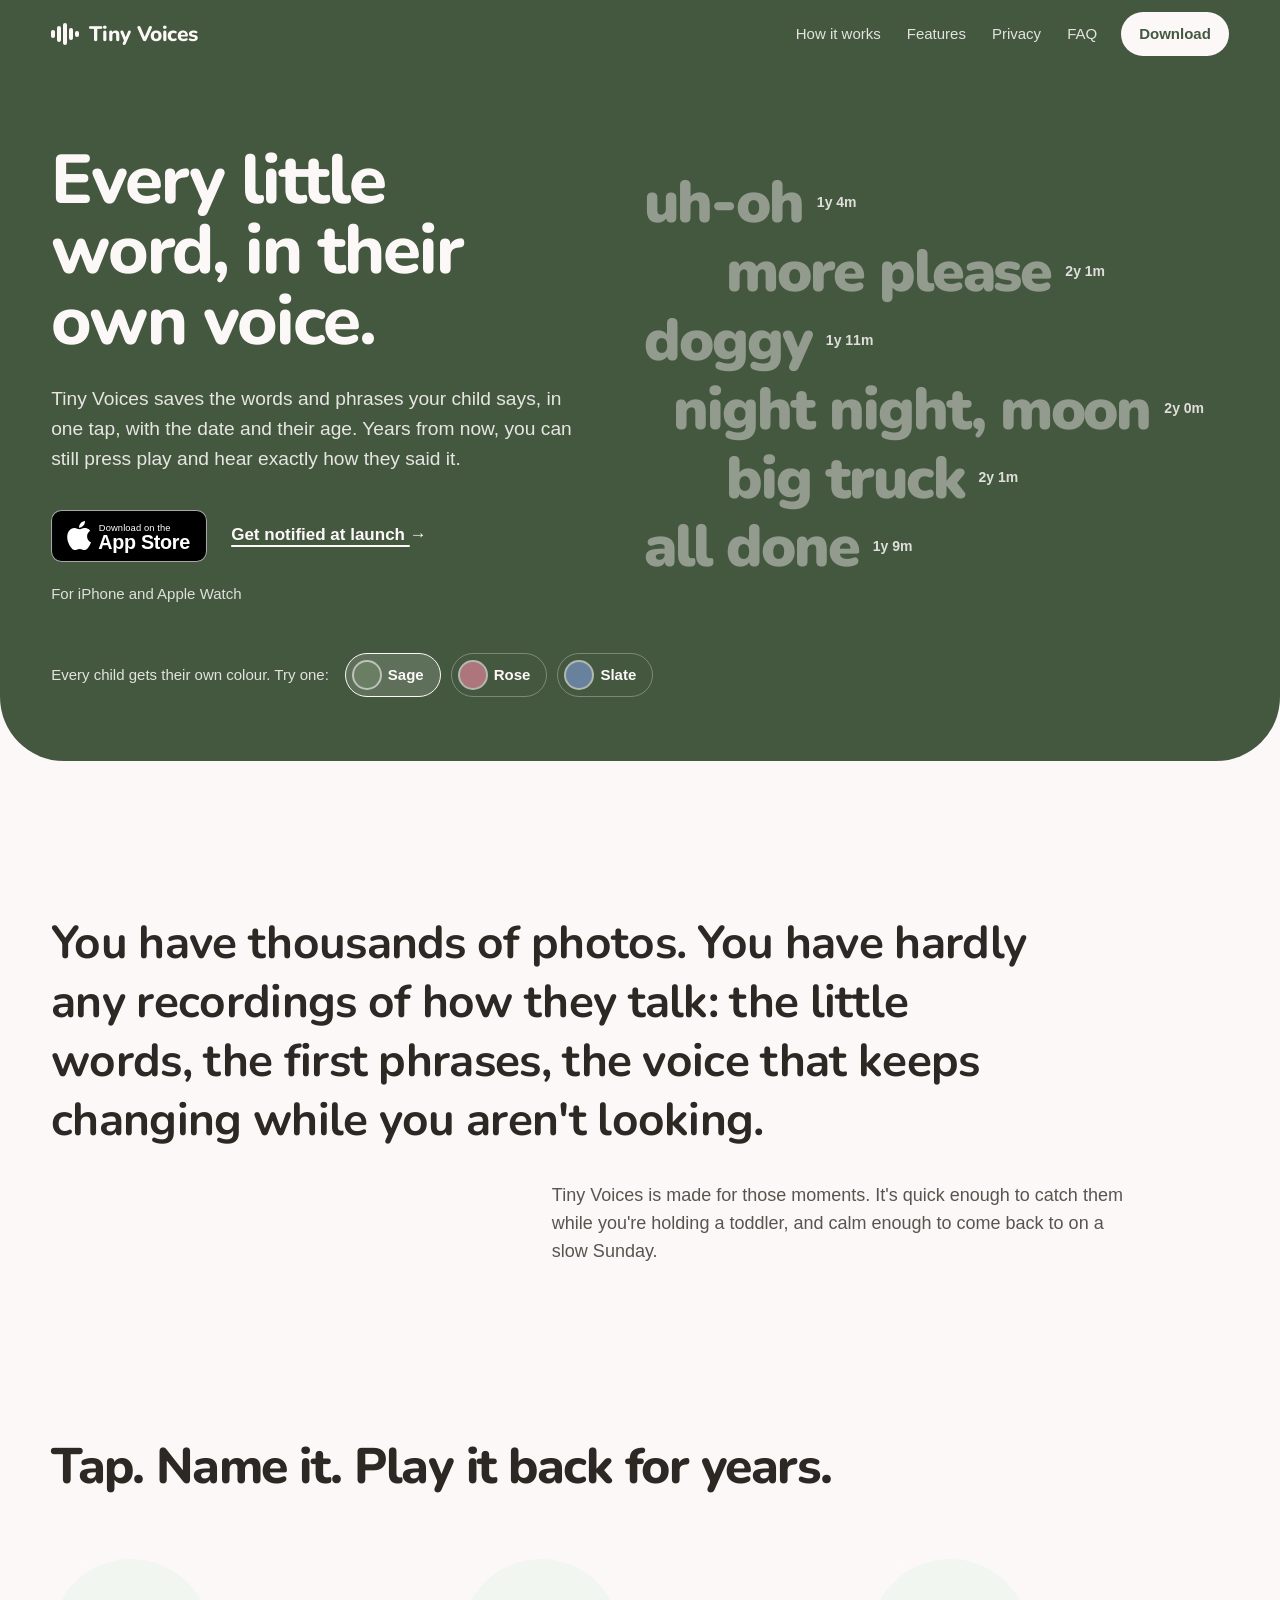
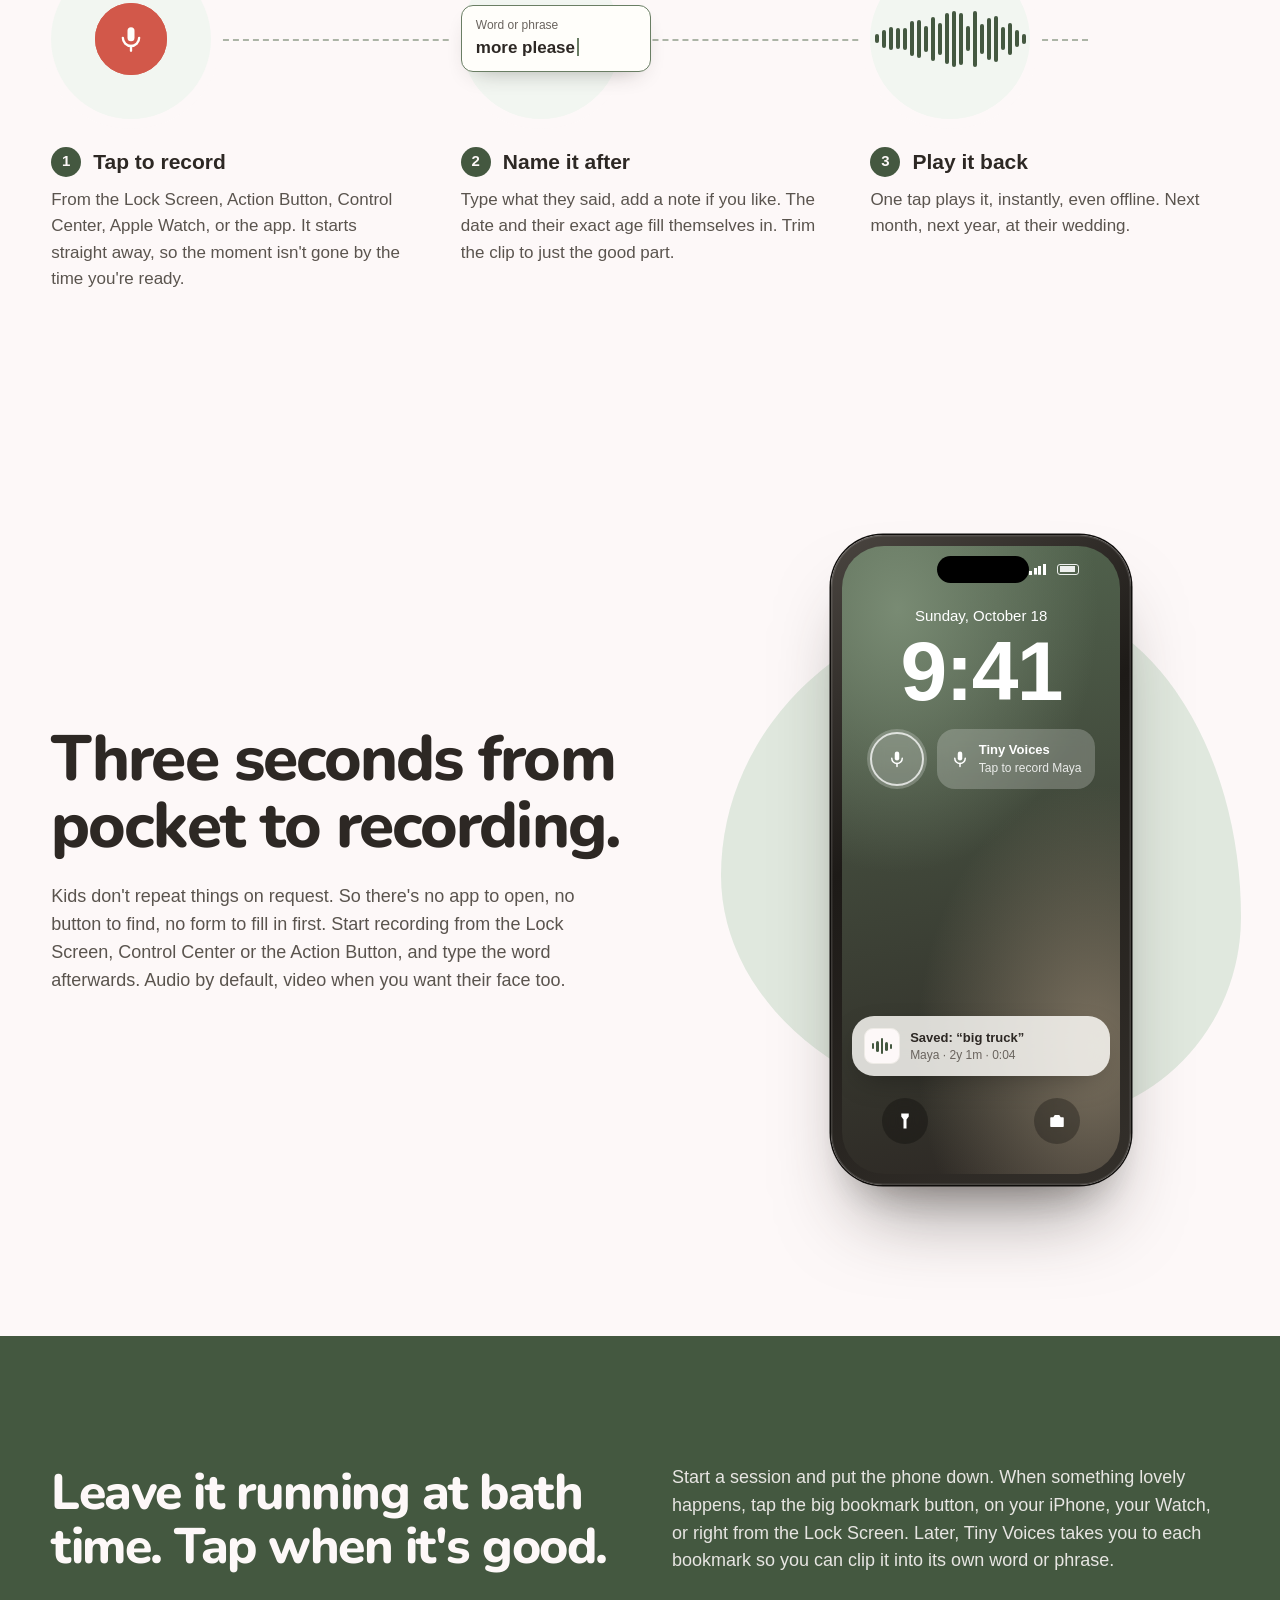
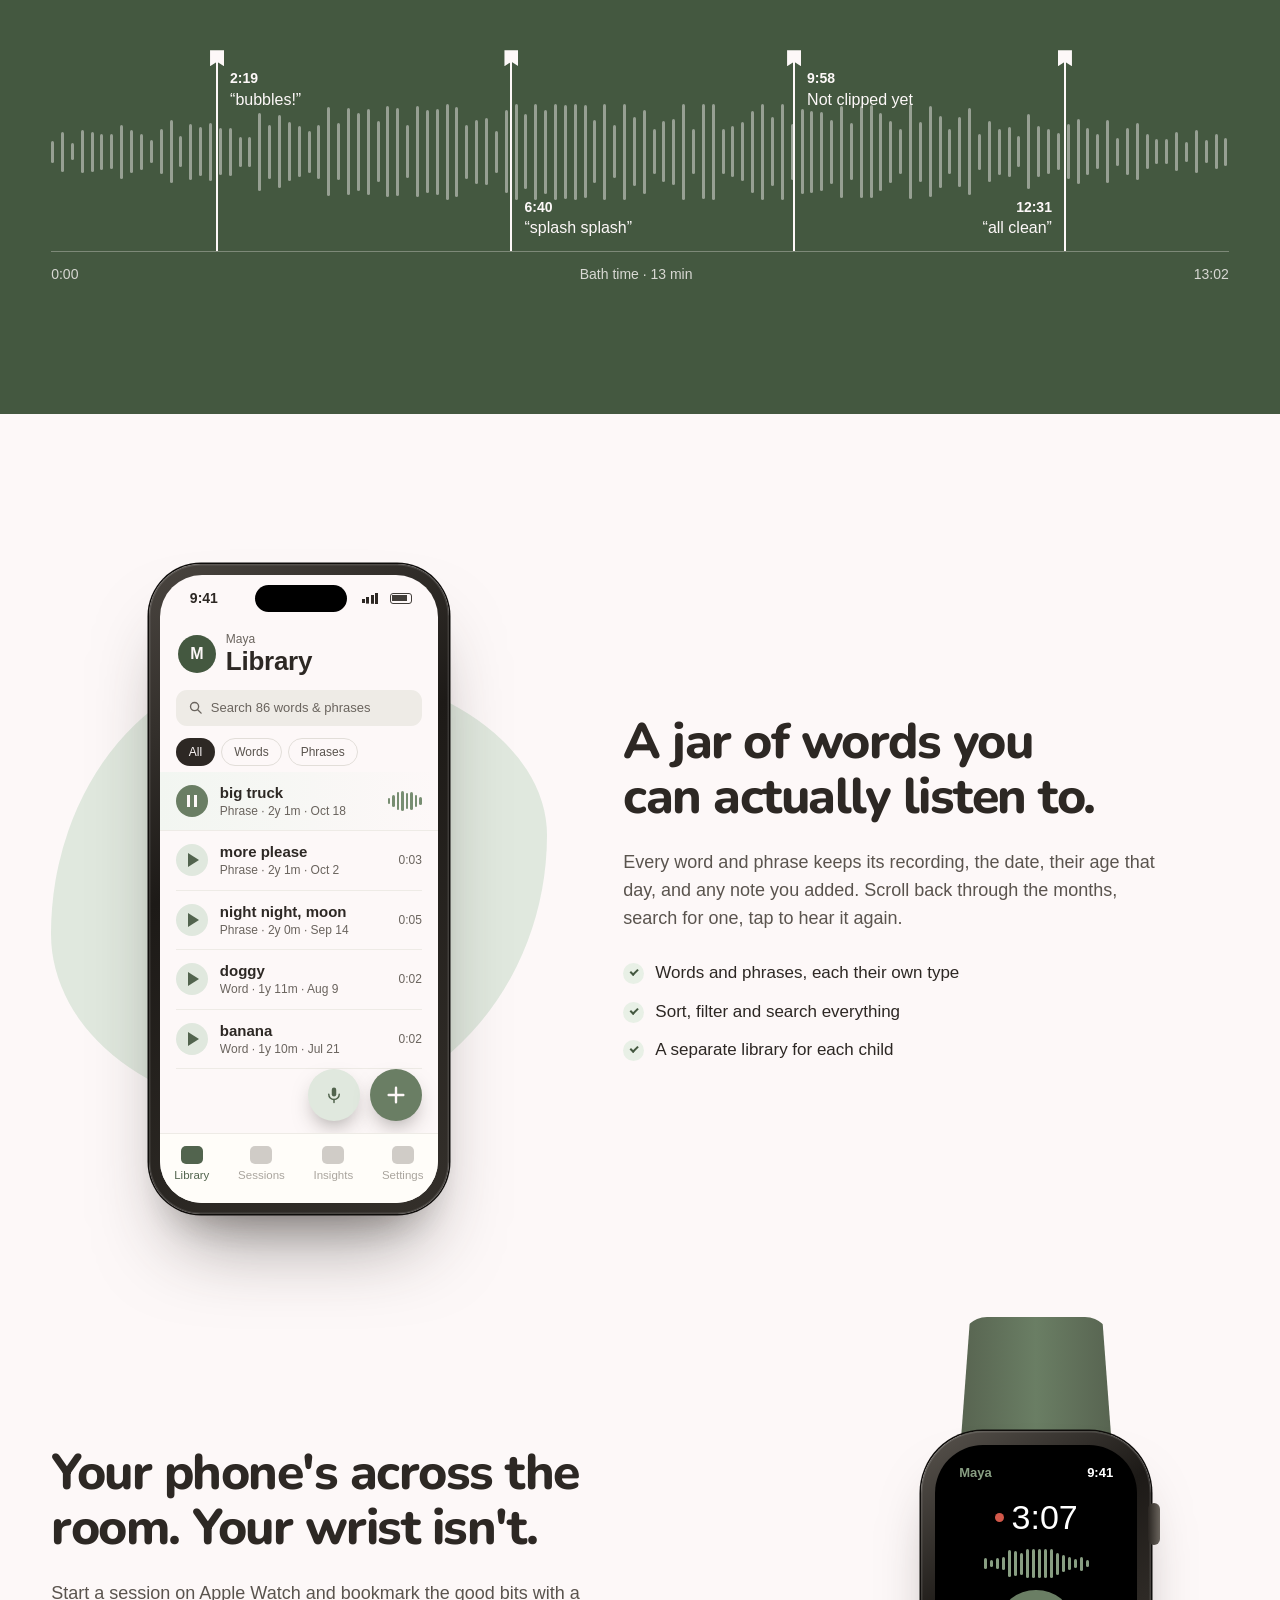
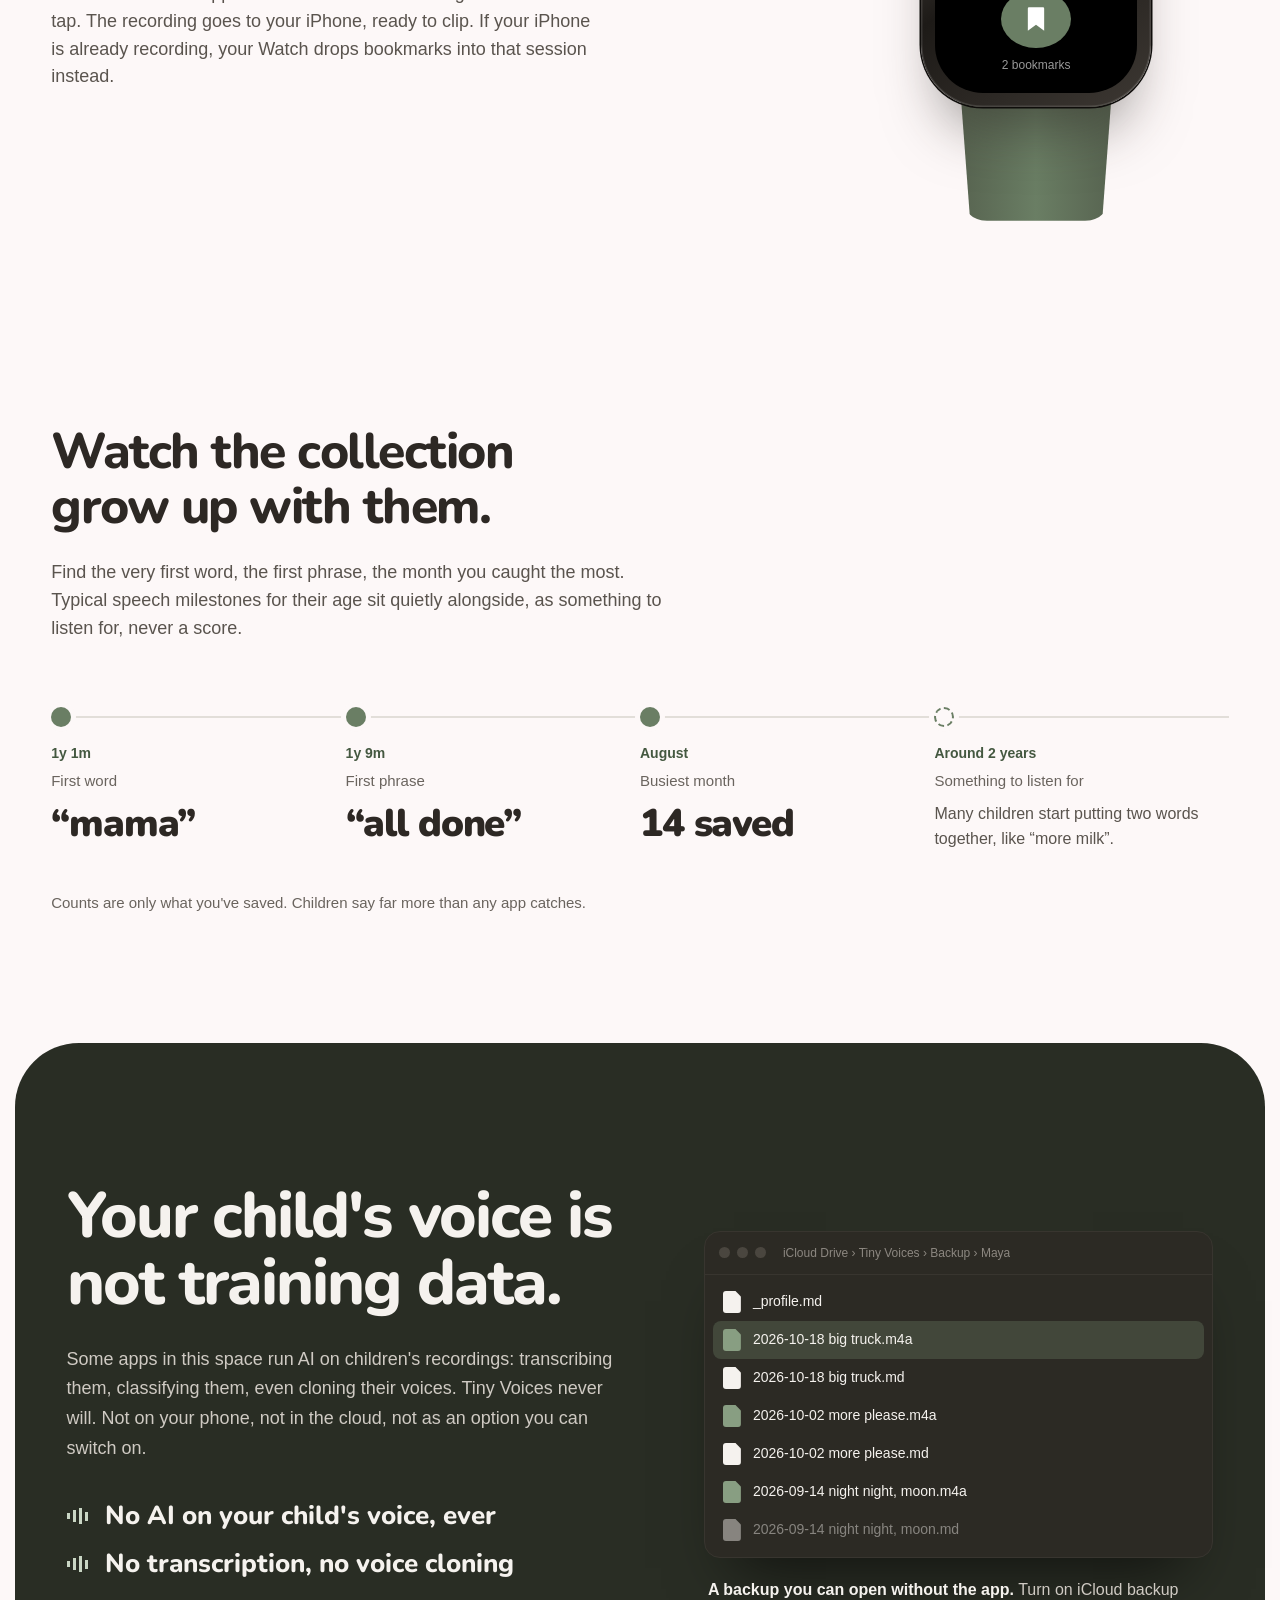
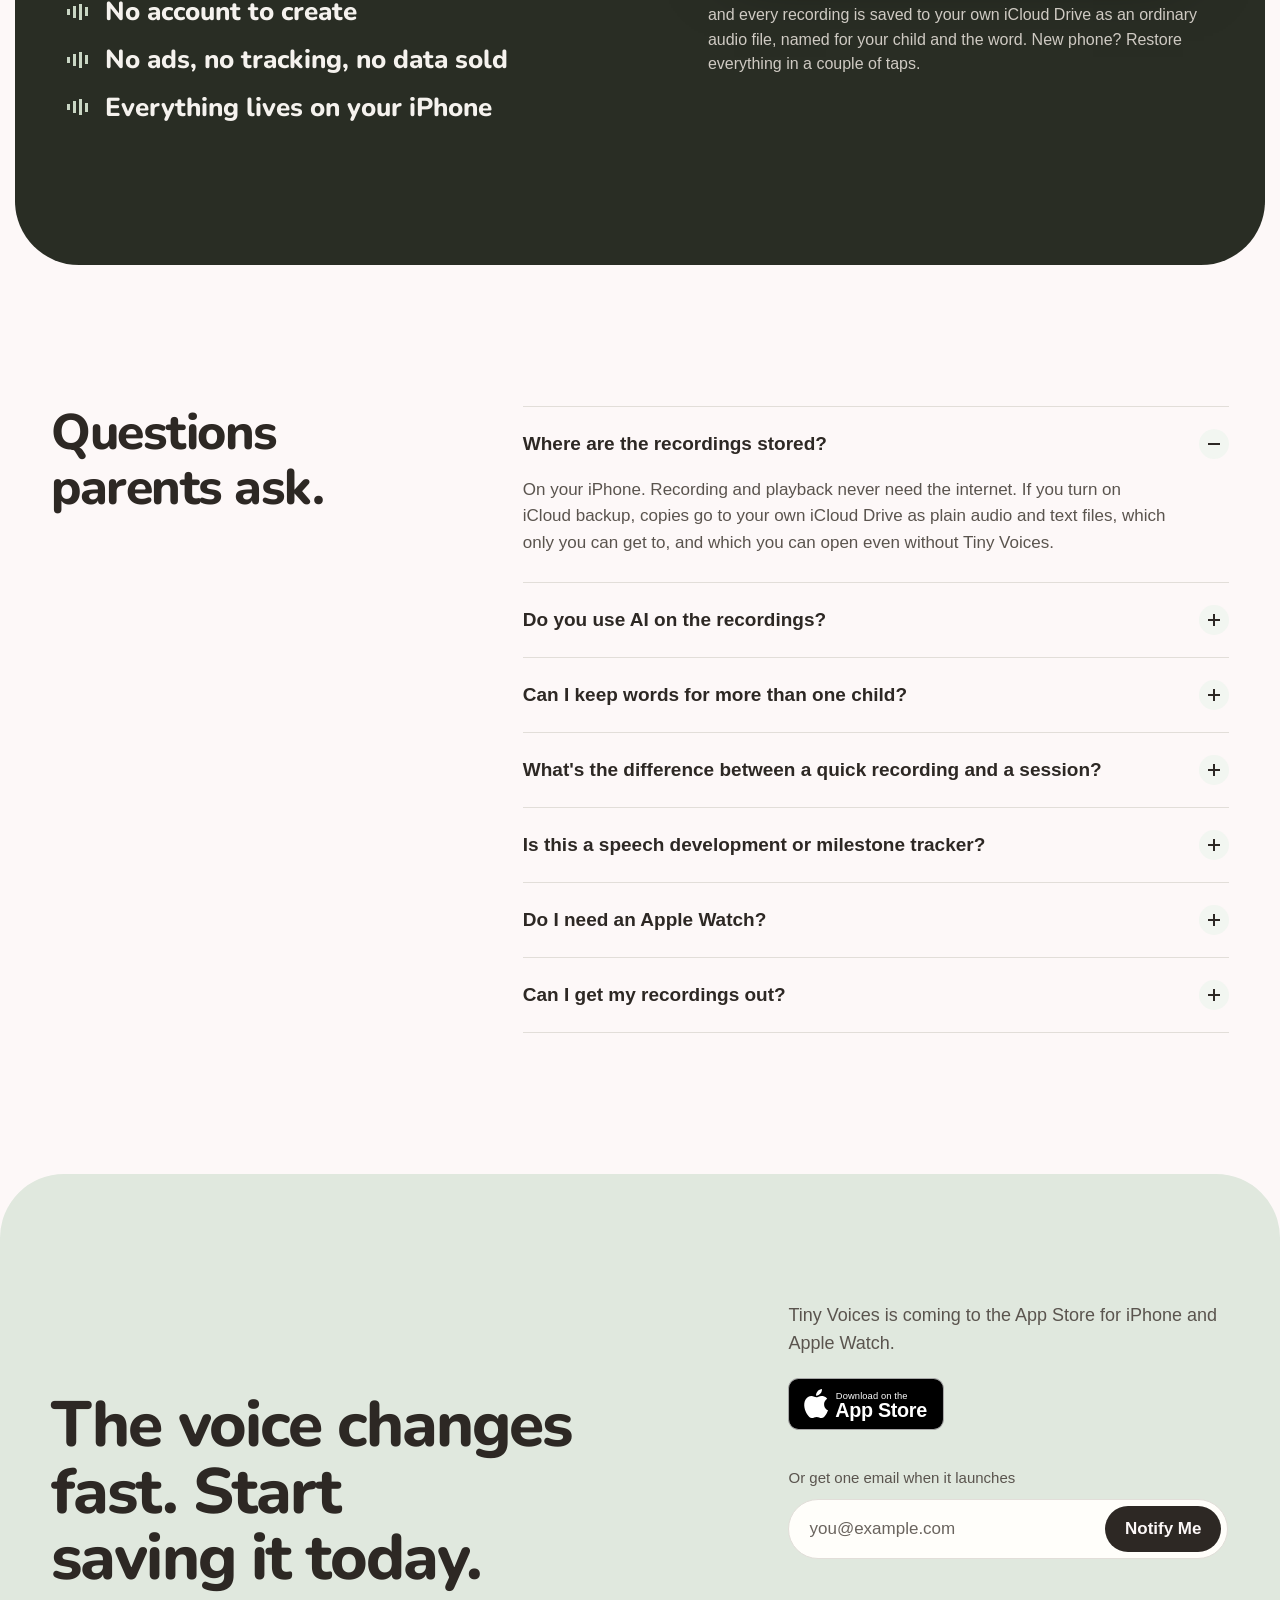
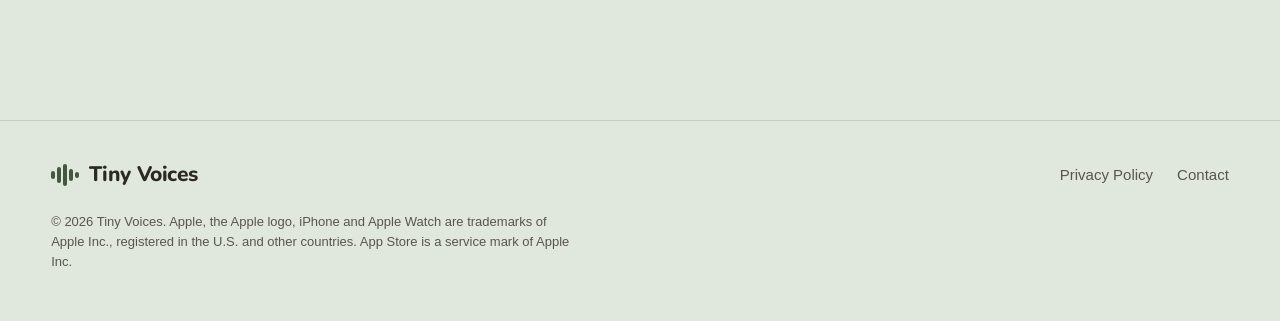
==== commit e7c90b9b: "Direction B (The voice): the child's words are the hero Builds on direction A. The hero drops the ph" ====
--- a/index.html
+++ b/index.html
@@ -5,7 +5,7 @@
   <meta name="viewport" content="width=device-width, initial-scale=1">
   <title>Tiny Voices: save the words they say, in their voice</title>
   <meta name="description" content="Tiny Voices is an iPhone and Apple Watch app for capturing the words and phrases your child says, in a tap, and playing them back for years. Private by design. No AI, ever.">
-  <meta name="theme-color" content="#E0E8DE" media="(prefers-color-scheme: light)">
+  <meta name="theme-color" content="#445840" media="(prefers-color-scheme: light)">
   <meta name="theme-color" content="#1A1816" media="(prefers-color-scheme: dark)">
   <link rel="canonical" href="https://tiny-voices-site.vercel.app/">
   <meta property="og:title" content="Tiny Voices">
@@ -24,7 +24,7 @@
   <link rel="icon" href="assets/favicon.svg" type="image/svg+xml">
   <link rel="preconnect" href="https://fonts.googleapis.com">
   <link rel="preconnect" href="https://fonts.gstatic.com" crossorigin>
-  <link href="https://fonts.googleapis.com/css2?family=Young+Serif&display=swap" rel="stylesheet">
+  <link href="https://fonts.googleapis.com/css2?family=Nunito:wght@700;800;900&display=swap" rel="stylesheet">
   <link rel="stylesheet" href="assets/tokens.css">
   <link rel="stylesheet" href="assets/mockups.css">
   <link rel="stylesheet" href="assets/site.css">
@@ -50,11 +50,11 @@
 
   <main id="main">
 
-    <!-- ========== HERO: drenched in the child's colour ========== -->
+    <!-- ========== HERO: the words are the hero ========== -->
     <section class="hero">
       <div class="wrap hero__grid">
         <div class="hero__copy">
-          <h1 class="display reveal">Every little word, in their own&nbsp;<span class="squiggle">voice<svg viewBox="0 0 200 18" preserveAspectRatio="none" aria-hidden="true"><path d="M2 12 C 20 2, 36 2, 52 10 S 86 18, 102 9 S 136 1, 152 9 S 186 16, 198 6" fill="none" stroke="currentColor" stroke-width="5" stroke-linecap="round"/></svg></span>.</h1>
+          <h1 class="display reveal">Every little word, in their own voice.</h1>
           <p class="lede reveal">Tiny Voices saves the words and phrases your child says, in one tap, with the date and their age. Years from now, you can still press play and hear exactly how they said it.</p>
           <div class="hero__actions reveal">
             <a class="appstore js-appstore" href="#" aria-label="Download on the App Store">
@@ -65,30 +65,14 @@
           <p class="hero__devices reveal">For iPhone and Apple Watch</p>
         </div>
 
-        <div class="hero__stage" aria-hidden="true">
-          <div class="blob blob--hero"></div>
-          <div class="phone phone--hero">
-            <div class="phone__screen screen-record">
-              <div class="statusbar"><span>9:41</span><span class="island"></span><span class="sb-icons"></span></div>
-              <div class="rec__top">
-                <span class="rec__child"><span class="avatar">M</span>Maya · 2y 1m</span>
-              </div>
-              <div class="rec__label"><span class="rec__dot"></span>Recording…</div>
-              <div class="rec__time js-timer">0:03</div>
-              <div class="wave wave--live" data-bars="38"></div>
-              <div class="rec__hint">Name it after. Trim if you need to.</div>
-              <div class="rec__stop"><span></span></div>
-            </div>
-          </div>
-          <figure class="note note--a">
-            <span class="note__word">“night night, moon”</span>
-            <span class="note__meta">Phrase · 2y 0m</span>
-          </figure>
-          <figure class="note note--b">
-            <span class="note__word">“uh-oh”</span>
-            <span class="note__meta">Word · 1y 4m</span>
-          </figure>
-        </div>
+        <ol class="words" aria-label="Examples of words and phrases saved in Tiny Voices">
+          <li class="words__item" style="--i:0"><span class="words__w">uh-oh</span><span class="words__age">1y 4m</span><span class="mini-wave" data-bars="9" aria-hidden="true"></span></li>
+          <li class="words__item words__item--in" style="--i:1"><span class="words__w">more please</span><span class="words__age">2y 1m</span><span class="mini-wave" data-bars="9" aria-hidden="true"></span></li>
+          <li class="words__item" style="--i:2"><span class="words__w">doggy</span><span class="words__age">1y 11m</span><span class="mini-wave" data-bars="9" aria-hidden="true"></span></li>
+          <li class="words__item words__item--in2" style="--i:3"><span class="words__w">night night, moon</span><span class="words__age">2y 0m</span><span class="mini-wave" data-bars="9" aria-hidden="true"></span></li>
+          <li class="words__item words__item--in" style="--i:4"><span class="words__w">big truck</span><span class="words__age">2y 1m</span><span class="mini-wave" data-bars="9" aria-hidden="true"></span></li>
+          <li class="words__item" style="--i:5"><span class="words__w">all done</span><span class="words__age">1y 9m</span><span class="mini-wave" data-bars="9" aria-hidden="true"></span></li>
+        </ol>
       </div>
 
       <div class="wrap">
--- a/assets/site.css
+++ b/assets/site.css
@@ -1,9 +1,9 @@
-/* Tiny Voices marketing site, direction A ("Storybook").
+/* Tiny Voices marketing site, direction B ("The voice").
    Tokens: tokens.css (from the app). App mockups: mockups.css. */
 
 /* Site-level tokens. --text-muted is darkened from the app value so small text passes WCAG AA. */
 :root {
-  --display: "Young Serif", "Iowan Old Style", Georgia, serif;
+  --display: "Nunito", ui-rounded, "SF Pro Rounded", var(--font-sf);
   --wrap: 1180px;
   --gutter: max(16px, 4vw);
   --ease: cubic-bezier(.25, 1, .5, 1); /* ease-out-quart */
@@ -44,8 +44,8 @@
 
 /* ---------- Type ---------- */
 .display, .title {
-  font-family: var(--display); font-weight: 400; margin: 0;
-  letter-spacing: -.02em; text-wrap: balance; color: var(--text-primary);
+  font-family: var(--display); font-weight: 800; margin: 0;
+  letter-spacing: -.03em; text-wrap: balance; color: var(--text-primary);
 }
 .display { font-size: clamp(44px, 6.2vw, 82px); line-height: 1.04; }
 .title { font-size: clamp(32px, 3.9vw, 50px); line-height: 1.1; }
@@ -64,7 +64,7 @@
 }
 .nav__inner { display: flex; align-items: center; gap: 24px; height: 68px; }
 .brand { display: inline-flex; align-items: center; gap: 10px; text-decoration: none; }
-.brand__name { font-family: var(--display); font-size: 21px; letter-spacing: -.01em; }
+.brand__name { font-family: var(--display); font-weight: 800; font-size: 21px; letter-spacing: -.02em; }
 .brand__mark { display: inline-flex; align-items: center; gap: 2.5px; height: 22px; }
 .brand__mark i { display: block; width: 3.5px; border-radius: 3px; background: var(--accent-deep); }
 .brand__mark i:nth-child(1) { height: 8px; } .brand__mark i:nth-child(2) { height: 16px; }
@@ -83,75 +83,78 @@
 .nav__cta:active { transform: scale(.97); }
 @media (max-width: 760px) { .nav__links { display: none; } .nav__cta { margin-left: auto; } }
 
-/* ---------- Hero: the child's colour, full bleed ---------- */
+/* ---------- Hero: the child's words, huge, on their colour ---------- */
+.nav:not(.is-scrolled) { color: var(--band-fg); }
+.nav:not(.is-scrolled) .brand__mark i { background: var(--band-fg); }
+.nav:not(.is-scrolled) .nav__links a { color: color-mix(in srgb, var(--band-fg) 86%, var(--accent-deep)); }
+.nav:not(.is-scrolled) .nav__links a:hover { color: var(--band-fg); }
+.nav:not(.is-scrolled) .nav__cta { background: var(--band-fg); color: var(--accent-deep); }
+
 .hero {
-  background: var(--accent-primary-light);
-  padding: calc(68px + clamp(32px, 6vw, 80px)) 0 clamp(40px, 5vw, 64px);
+  background: var(--accent-deep); color: var(--band-fg);
+  padding: calc(68px + clamp(32px, 6vw, 88px)) 0 clamp(40px, 5vw, 64px);
   border-radius: 0 0 clamp(32px, 5vw, 72px) clamp(32px, 5vw, 72px);
   overflow: hidden;
   transition: background-color .5s var(--ease);
 }
-.hero__grid { display: grid; grid-template-columns: 1.15fr .85fr; gap: clamp(32px, 5vw, 72px); align-items: center; }
-.squiggle { position: relative; white-space: nowrap; }
-.squiggle svg { position: absolute; left: 0; right: 0; bottom: -.12em; width: 100%; height: .22em; color: var(--accent-primary); overflow: visible; }
-.squiggle path { stroke-dasharray: 260; stroke-dashoffset: 260; animation: draw 1.4s var(--ease) .5s forwards; }
-@keyframes draw { to { stroke-dashoffset: 0; } }
+.hero .display { color: var(--band-fg); font-size: clamp(44px, 5.4vw, 74px); line-height: 1.02; max-width: 9em; }
+.hero .lede { color: color-mix(in srgb, var(--band-fg) 88%, var(--accent-deep)); }
+.hero__grid > * { min-width: 0; }
+.hero__grid { display: grid; grid-template-columns: .95fr 1.05fr; gap: clamp(32px, 5vw, 72px); align-items: center; }
 .hero__actions { display: flex; flex-wrap: wrap; align-items: center; gap: 24px; margin-top: 36px; }
-.hero__devices { margin: 20px 0 0; font-size: 15px; color: var(--text-secondary); }
+.hero__devices { margin: 20px 0 0; font-size: 15px; color: color-mix(in srgb, var(--band-fg) 84%, var(--accent-deep)); }
 .appstore { display: inline-block; border-radius: 10px; transition: transform .25s var(--ease); }
 .appstore img { height: 52px; width: auto; }
 .appstore:hover { transform: translateY(-2px); }
-.textlink { font-weight: 600; text-decoration: underline; text-decoration-thickness: 1.5px; text-underline-offset: 5px; color: var(--accent-ink); padding: 8px 0; }
+.textlink { font-weight: 700; text-decoration: underline; text-decoration-thickness: 1.5px; text-underline-offset: 5px; color: var(--accent-ink); padding: 8px 0; }
+.hero .textlink { color: var(--band-fg); }
 .textlink span { display: inline-block; transition: transform .25s var(--ease); }
 .textlink:hover span { transform: translateX(3px); }
 
-.hero__stage { position: relative; display: grid; place-items: center; min-height: 600px; }
-.blob {
-  position: absolute; z-index: 0; background: var(--accent-primary);
-  border-radius: 42% 58% 63% 37% / 41% 44% 56% 59%;
-  transition: background-color .5s var(--ease);
-}
-.blob--hero { width: 115%; aspect-ratio: 1; max-width: 560px; opacity: .9; }
-.hero__stage .phone { position: relative; z-index: 1; transform: rotate(-3deg); }
-
-/* Paper labels, like the captions in a baby book */
-.note {
-  position: absolute; z-index: 2; margin: 0;
-  display: flex; flex-direction: column; gap: 2px;
-  padding: 12px 18px 14px; border-radius: 6px;
-  background: var(--surface-primary); color: var(--text-primary);
-  box-shadow: 0 2px 0 var(--border-default), 0 18px 32px -18px rgba(45,40,36,.45);
-}
-.note__word { font-family: var(--display); font-size: 22px; line-height: 1.2; }
-.note__meta { font-size: 13px; color: var(--text-muted); }
-.note--a { left: -4%; bottom: 14%; transform: rotate(-4deg); }
-.note--b { right: -6%; top: 16%; transform: rotate(5deg); }
+/* The words take turns "playing", the way the Library highlights the clip that's playing */
+.words { list-style: none; margin: 0; padding: 0; display: flex; flex-direction: column; gap: clamp(2px, .6vw, 8px); }
+.words__item { display: flex; align-items: center; gap: 14px; flex-wrap: nowrap; min-width: 0; }
+.words__item--in { margin-left: 14%; }
+.words__item--in2 { margin-left: 5%; }
+.words__w {
+  font-family: var(--display); font-weight: 900; letter-spacing: -.035em; line-height: 1.04;
+  font-size: clamp(34px, 4.6vw, 68px); white-space: nowrap; color: var(--band-fg); opacity: .42;
+  animation: speak 12s var(--ease) infinite; animation-delay: calc(var(--i) * 2s);
+}
+.words__age { font-size: 14px; font-weight: 600; color: color-mix(in srgb, var(--band-fg) 84%, var(--accent-deep)); white-space: nowrap; }
+.words .mini-wave { height: 26px; opacity: 0; animation: speak-wave 12s var(--ease) infinite; animation-delay: calc(var(--i) * 2s); }
+.words .mini-wave i { background: var(--band-fg); animation: eq .6s ease-in-out infinite alternate; animation-delay: var(--d); }
+@keyframes speak { 0%, 18%, 100% { opacity: .42; } 3%, 14% { opacity: 1; } }
+@keyframes speak-wave { 0%, 100% { opacity: 0; } 3%, 14% { opacity: 1; } 18% { opacity: 0; } }
+@media (prefers-reduced-motion: reduce) {
+  .words__item:nth-child(2) .words__w { opacity: 1; }
+  .words__item:nth-child(2) .mini-wave { opacity: 1; }
+}
 
 .theme-pick { display: flex; flex-wrap: wrap; align-items: center; gap: 10px; margin-top: clamp(28px, 4vw, 48px); }
-.theme-pick__label { font-size: 15px; color: var(--text-secondary); margin-right: 6px; }
+.theme-pick__label { font-size: 15px; color: color-mix(in srgb, var(--band-fg) 86%, var(--accent-deep)); margin-right: 6px; }
 .swatch {
   display: inline-flex; align-items: center; gap: 8px; min-height: 44px; padding: 0 16px 0 8px;
-  border-radius: var(--r-full); border: 1.5px solid color-mix(in srgb, var(--text-primary) 18%, transparent);
-  background: color-mix(in srgb, var(--surface-primary) 55%, transparent); cursor: pointer; font-size: 15px; font-weight: 500;
+  border-radius: var(--r-full); border: 1.5px solid color-mix(in srgb, var(--band-fg) 30%, transparent);
+  background: transparent; color: var(--band-fg); cursor: pointer; font-size: 15px; font-weight: 600;
   transition: border-color .2s, background-color .2s;
 }
 .swatch span { width: 26px; height: 26px; border-radius: 50%; background: var(--c); }
-.swatch:hover { border-color: var(--text-primary); }
-.swatch[aria-checked="true"] { border-color: var(--text-primary); background: var(--surface-primary); }
+.swatch:hover { border-color: var(--band-fg); }
+.swatch[aria-checked="true"] { border-color: var(--band-fg); background: color-mix(in srgb, var(--band-fg) 14%, transparent); }
+.swatch span { box-shadow: 0 0 0 2px color-mix(in srgb, var(--band-fg) 60%, transparent); }
 .swatch[data-theme="sage"] { --c: #6A7E64; } .swatch[data-theme="rose"] { --c: #AC767C; } .swatch[data-theme="slate"] { --c: #68829E; }
 
 @media (max-width: 980px) {
   .hero__grid { grid-template-columns: 1fr; }
-  .hero__stage { min-height: 560px; }
 }
 @media (max-width: 520px) {
-  .hero__stage { min-height: 500px; }
+  .words__item--in { margin-left: 8%; } .words__item--in2 { margin-left: 3%; }
+  .words__w { font-size: 30px; white-space: normal; }
+  .words__item { flex-wrap: wrap; column-gap: 10px; row-gap: 0; }
   .phone { --pw: 250px; border-radius: 44px; padding: 10px; }
   .phone__screen { border-radius: 35px; font-size: 12px; }
   .rec__label { margin-top: 40px; }
-  .note--a { left: -2px; bottom: 6%; }
-  .note--b { right: -2px; top: 4%; }
-  .note__word { font-size: 19px; }
   .lock__time { font-size: 70px; }
 }
 
@@ -160,7 +163,7 @@
 .why__inner { display: grid; grid-template-columns: repeat(12, 1fr); gap: 24px; }
 .why__quote {
   grid-column: 1 / span 10; margin: 0;
-  font-family: var(--display); font-size: clamp(28px, 3.6vw, 46px); line-height: 1.28; letter-spacing: -.015em; text-wrap: pretty;
+  font-family: var(--display); font-weight: 700; font-size: clamp(28px, 3.6vw, 46px); line-height: 1.28; letter-spacing: -.015em; text-wrap: pretty;
 }
 .why__body { grid-column: 6 / span 6; margin: 8px 0 0; color: var(--text-secondary); font-size: 18px; max-width: 34em; }
 @media (max-width: 760px) { .why__quote, .why__body { grid-column: 1 / -1; } }
@@ -218,6 +221,7 @@
 .feature__art .phone { position: relative; z-index: 1; }
 .feature--capture { grid-template-columns: 1.1fr .9fr; }
 .feature--capture .title { font-size: clamp(36px, 5vw, 64px); line-height: 1.04; max-width: 9em; }
+.blob { position: absolute; z-index: 0; transition: background-color .5s var(--ease); }
 .blob--capture { width: 105%; max-width: 520px; aspect-ratio: 1; background: var(--accent-primary-light); border-radius: 58% 42% 38% 62% / 53% 61% 39% 47%; }
 .feature--library { grid-template-columns: .9fr 1.1fr; }
 .blob--library { width: 100%; max-width: 500px; aspect-ratio: 1.1; background: var(--accent-primary-light); border-radius: 46% 54% 52% 48% / 60% 38% 62% 40%; }
@@ -268,7 +272,7 @@
 .firsts li::before { content: ""; position: absolute; left: 0; top: 0; width: 20px; height: 20px; border-radius: 50%; background: var(--accent-primary); box-shadow: 0 0 0 5px var(--surface-background); }
 .firsts__when { font-size: 14px; font-weight: 600; color: var(--accent-ink); font-variant-numeric: tabular-nums; }
 .firsts__what { font-size: 15px; color: var(--text-muted); }
-.firsts__word { font-family: var(--display); font-size: clamp(30px, 3vw, 40px); line-height: 1.15; margin-top: 6px; }
+.firsts__word { font-family: var(--display); font-weight: 900; letter-spacing: -.03em; font-size: clamp(30px, 3vw, 40px); line-height: 1.15; margin-top: 6px; }
 .firsts__now::before { background: var(--surface-background) !important; border: 2.5px dashed var(--accent-primary); }
 .firsts__note { margin-top: 6px; color: var(--text-secondary); font-size: 16px; max-width: 18em; }
 .lookback__fine { margin: 40px 0 0; font-size: 15px; color: var(--text-muted); }
@@ -284,7 +288,7 @@
 .promise__grid { display: grid; grid-template-columns: 1.1fr 1fr; gap: clamp(40px, 6vw, 96px); align-items: center; }
 .promise__copy > p { color: #CFCAC3; font-size: 18px; line-height: 1.65; max-width: 32em; margin: 28px 0 0; }
 .vows { list-style: none; margin: 36px 0 0; padding: 0; display: grid; gap: 14px; }
-.vows li { display: flex; gap: 16px; align-items: center; font-family: var(--display); font-size: clamp(21px, 2.1vw, 26px); line-height: 1.3; }
+.vows li { display: flex; gap: 16px; align-items: center; font-family: var(--display); font-weight: 800; font-size: clamp(21px, 2.1vw, 26px); line-height: 1.3; }
 .vows li::before { content: ""; flex: none; width: 22px; height: 16px; background:
   linear-gradient(#C9D6C4, #C9D6C4) 0 50% / 3px 6px no-repeat,
   linear-gradient(#C9D6C4, #C9D6C4) 6px 50% / 3px 12px no-repeat,
@@ -343,7 +347,7 @@
 /* ---------- Legal page ---------- */
 .legal { padding: calc(68px + clamp(40px, 7vw, 88px)) 0 clamp(48px, 8vw, 96px); }
 .legal__inner { max-width: 720px; }
-.legal h1 { font-family: var(--display); font-weight: 400; font-size: clamp(40px, 5.5vw, 60px); line-height: 1.05; margin: 0 0 16px; }
+.legal h1 { font-family: var(--display); font-weight: 800; font-size: clamp(40px, 5.5vw, 60px); line-height: 1.05; margin: 0 0 16px; }
 .legal h2 { font-size: 20px; font-weight: 600; margin: 40px 0 8px; }
 .legal p, .legal li { color: var(--text-secondary); }
 .legal .updated { color: var(--text-muted); font-size: 15px; }
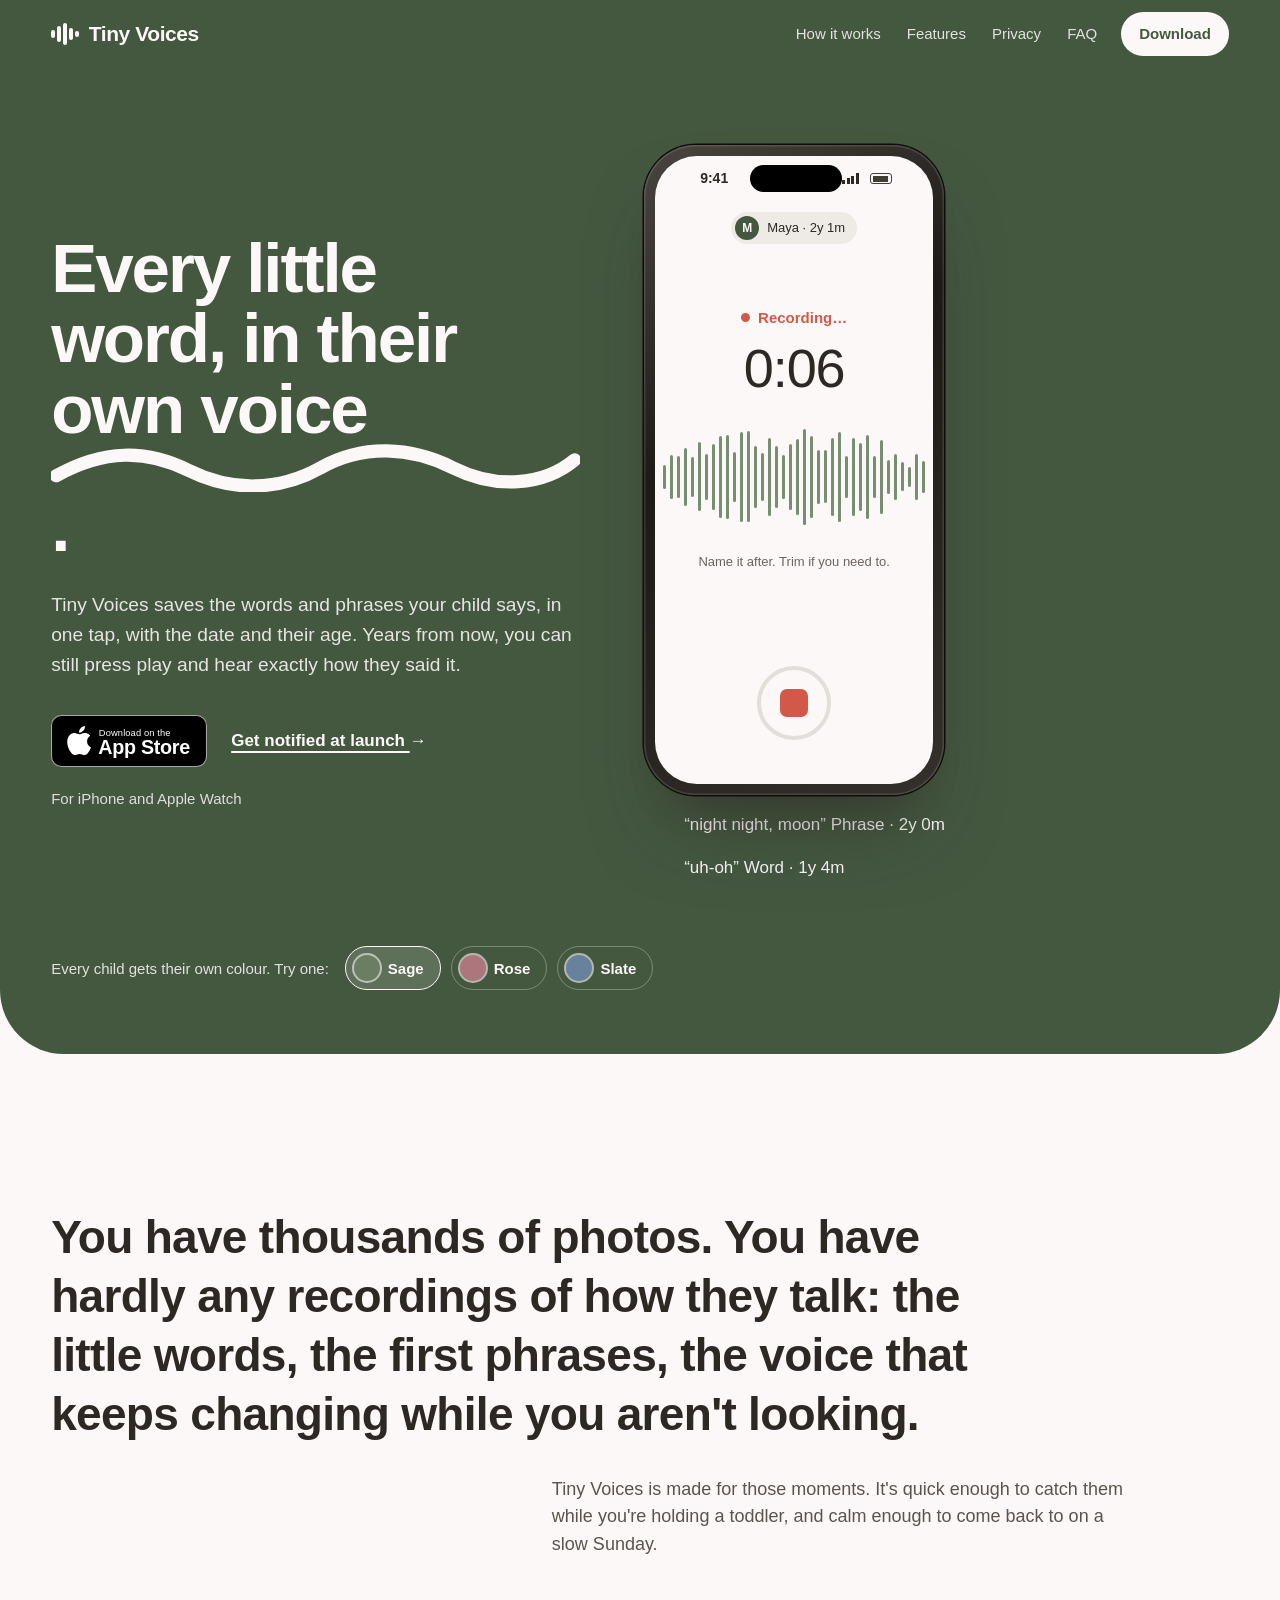
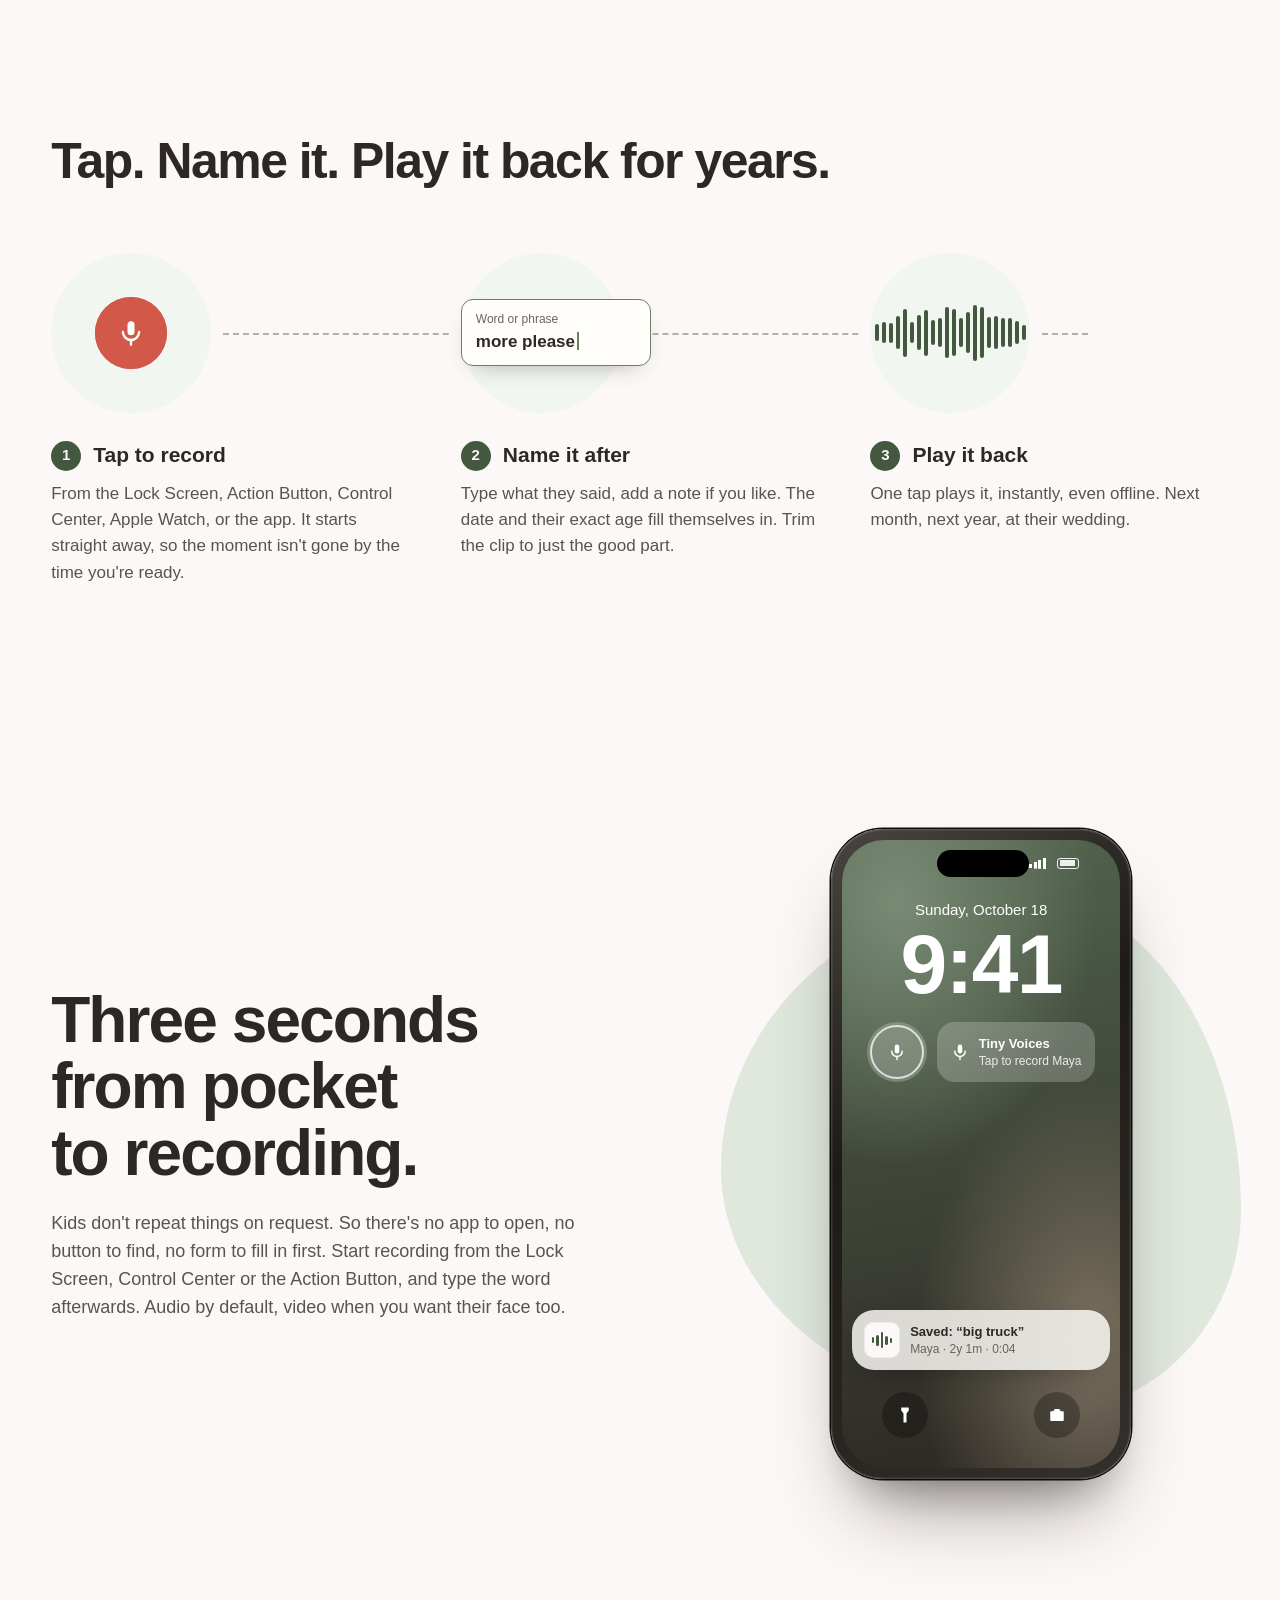
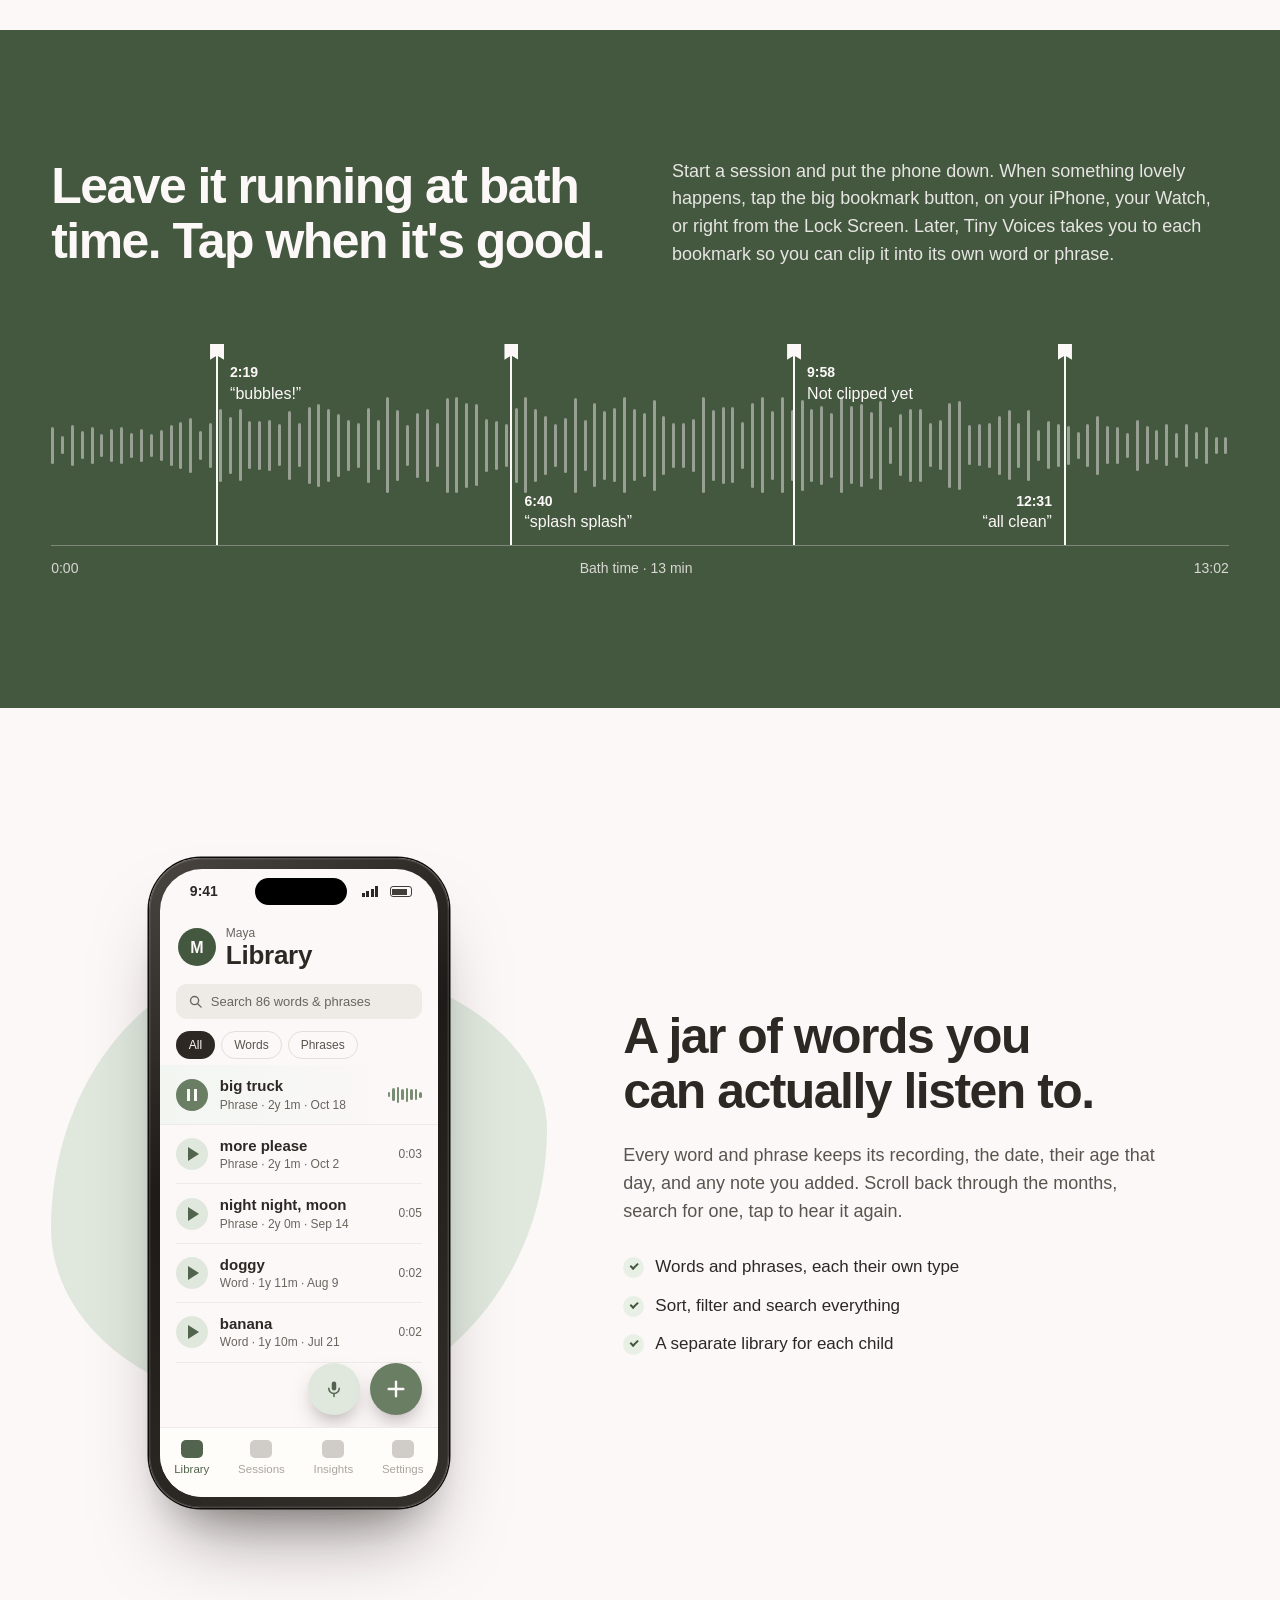
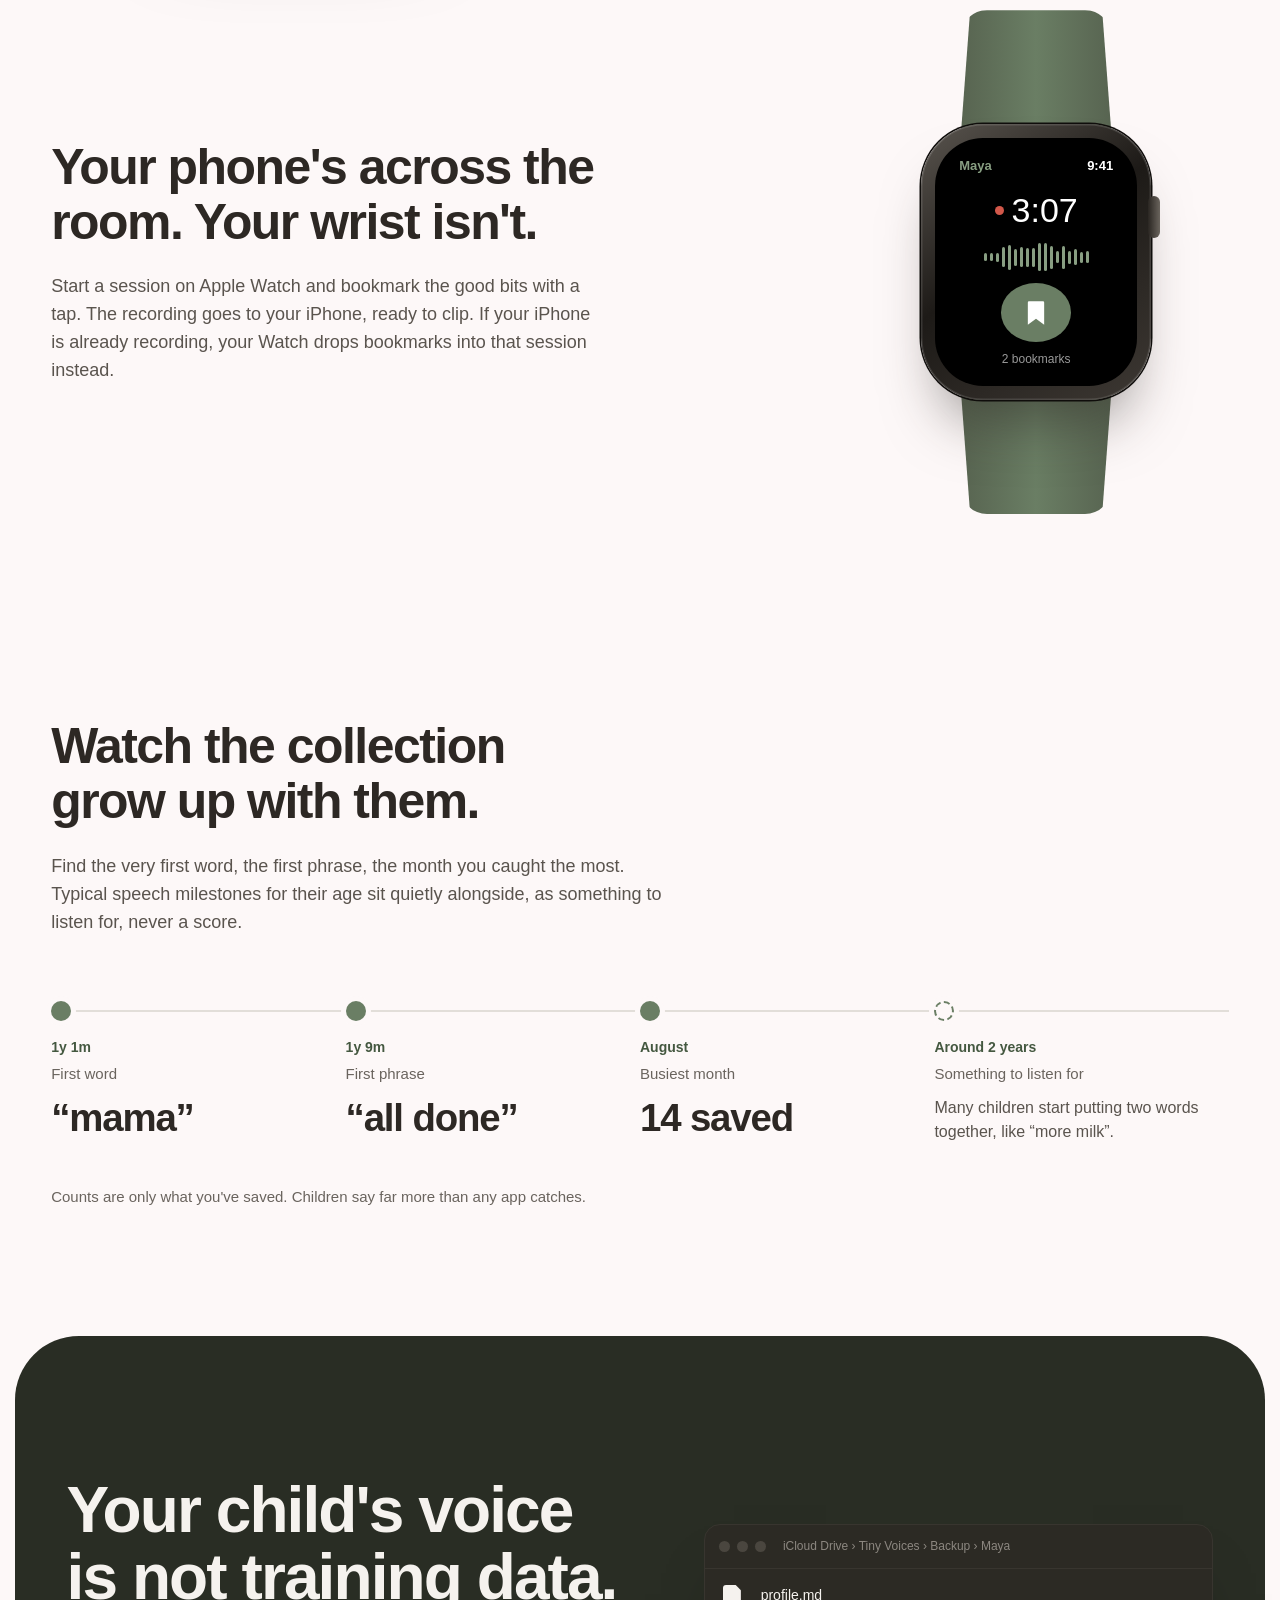
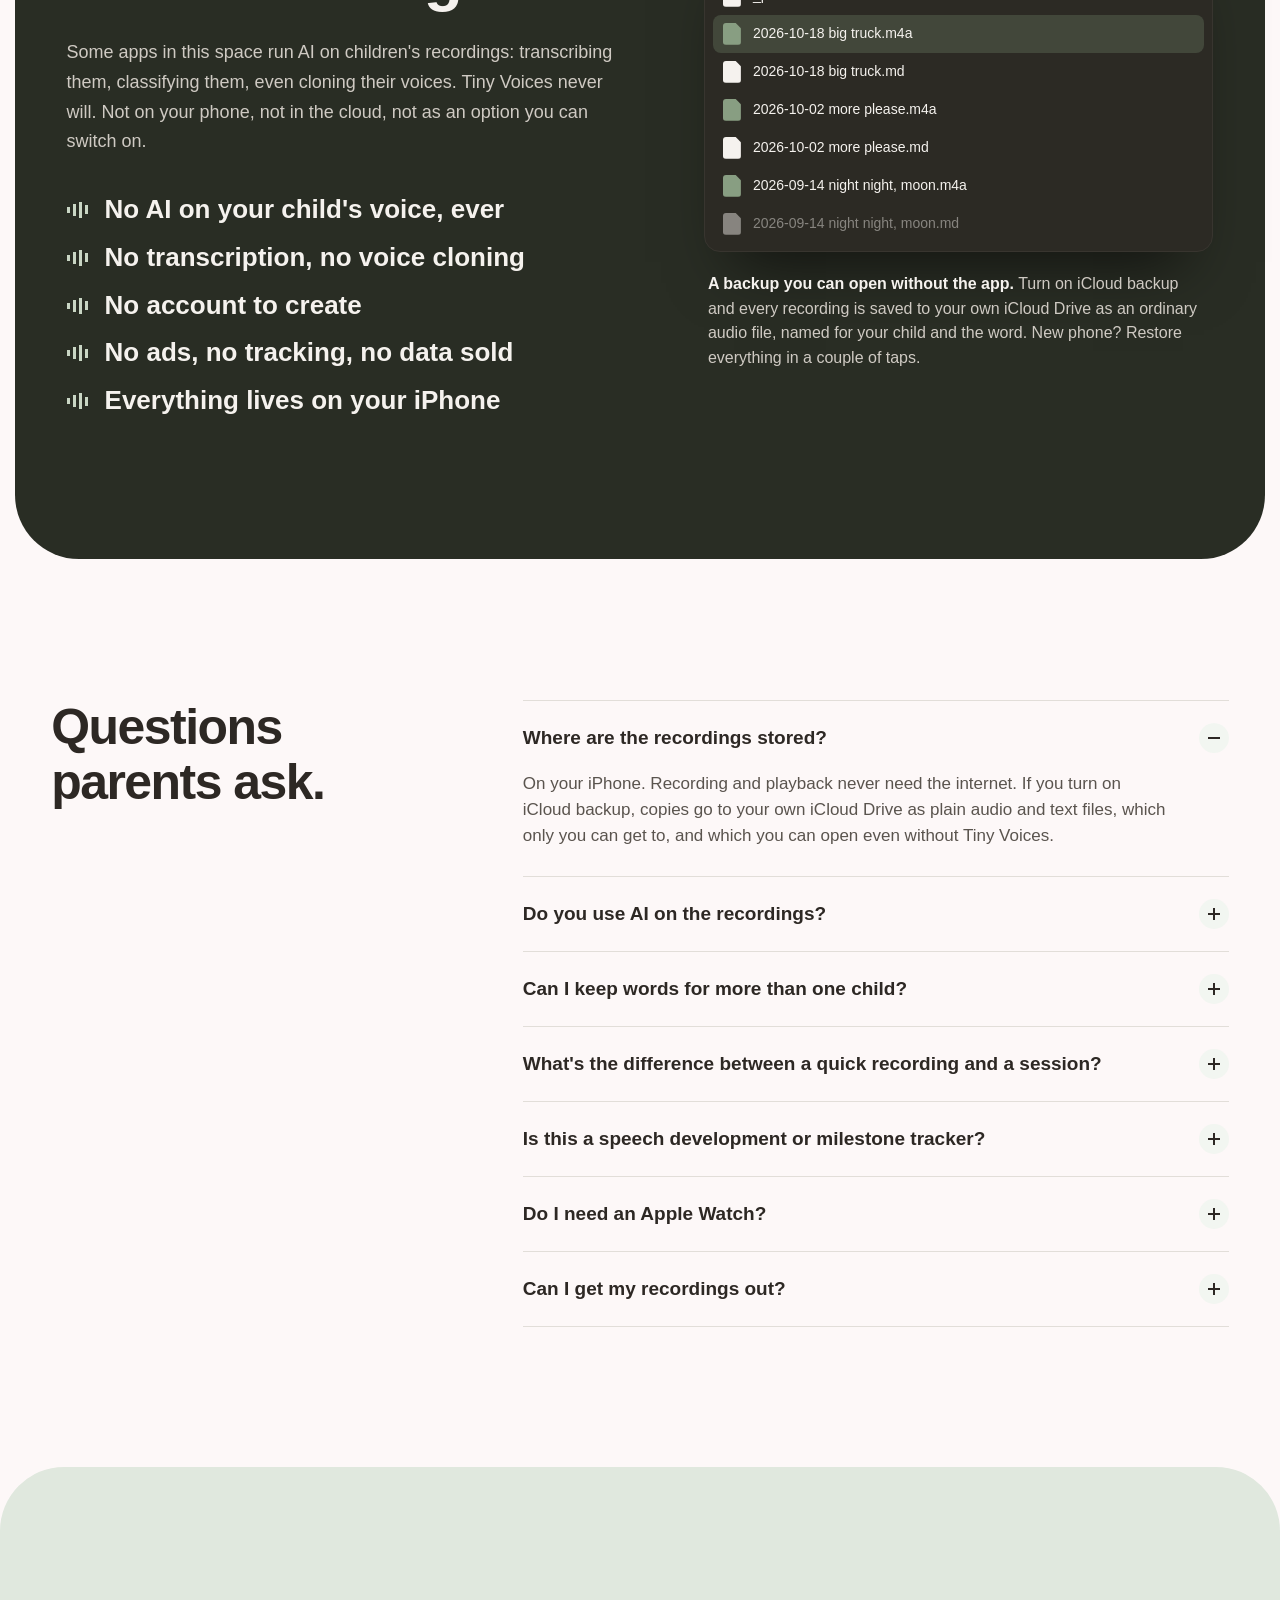
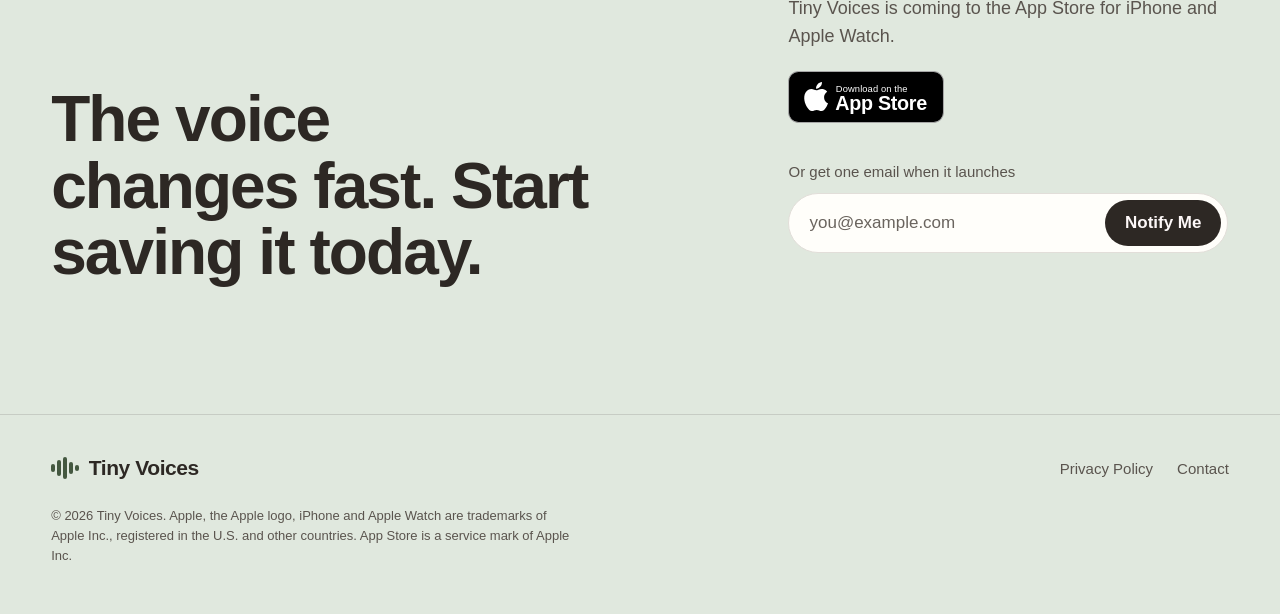
==== commit cc4ea193: "Stop browsers serving stale CSS/JS after a deploy The /assets cache header let browsers keep the pre" ====
--- a/index.html
+++ b/index.html
@@ -5,7 +5,7 @@
   <meta name="viewport" content="width=device-width, initial-scale=1">
   <title>Tiny Voices: save the words they say, in their voice</title>
   <meta name="description" content="Tiny Voices is an iPhone and Apple Watch app for capturing the words and phrases your child says, in a tap, and playing them back for years. Private by design. No AI, ever.">
-  <meta name="theme-color" content="#445840" media="(prefers-color-scheme: light)">
+  <meta name="theme-color" content="#E0E8DE" media="(prefers-color-scheme: light)">
   <meta name="theme-color" content="#1A1816" media="(prefers-color-scheme: dark)">
   <link rel="canonical" href="https://tiny-voices-site.vercel.app/">
   <meta property="og:title" content="Tiny Voices">
@@ -24,10 +24,10 @@
   <link rel="icon" href="assets/favicon.svg" type="image/svg+xml">
   <link rel="preconnect" href="https://fonts.googleapis.com">
   <link rel="preconnect" href="https://fonts.gstatic.com" crossorigin>
-  <link href="https://fonts.googleapis.com/css2?family=Nunito:wght@700;800;900&display=swap" rel="stylesheet">
-  <link rel="stylesheet" href="assets/tokens.css">
-  <link rel="stylesheet" href="assets/mockups.css">
-  <link rel="stylesheet" href="assets/site.css">
+  <link href="https://fonts.googleapis.com/css2?family=Young+Serif&display=swap" rel="stylesheet">
+  <link rel="stylesheet" href="assets/tokens.css?v=579d9a0159">
+  <link rel="stylesheet" href="assets/mockups.css?v=385d45b97d">
+  <link rel="stylesheet" href="assets/site.css?v=de2f16b168">
 </head>
 <body>
   <a class="skip" href="#main">Skip to content</a>
@@ -50,11 +50,11 @@
 
   <main id="main">
 
-    <!-- ========== HERO: the words are the hero ========== -->
+    <!-- ========== HERO: drenched in the child's colour ========== -->
     <section class="hero">
       <div class="wrap hero__grid">
         <div class="hero__copy">
-          <h1 class="display reveal">Every little word, in their own voice.</h1>
+          <h1 class="display reveal">Every little word, in their own&nbsp;<span class="squiggle">voice<svg viewBox="0 0 200 18" preserveAspectRatio="none" aria-hidden="true"><path d="M2 12 C 20 2, 36 2, 52 10 S 86 18, 102 9 S 136 1, 152 9 S 186 16, 198 6" fill="none" stroke="currentColor" stroke-width="5" stroke-linecap="round"/></svg></span>.</h1>
           <p class="lede reveal">Tiny Voices saves the words and phrases your child says, in one tap, with the date and their age. Years from now, you can still press play and hear exactly how they said it.</p>
           <div class="hero__actions reveal">
             <a class="appstore js-appstore" href="#" aria-label="Download on the App Store">
@@ -65,14 +65,30 @@
           <p class="hero__devices reveal">For iPhone and Apple Watch</p>
         </div>
 
-        <ol class="words" aria-label="Examples of words and phrases saved in Tiny Voices">
-          <li class="words__item" style="--i:0"><span class="words__w">uh-oh</span><span class="words__age">1y 4m</span><span class="mini-wave" data-bars="9" aria-hidden="true"></span></li>
-          <li class="words__item words__item--in" style="--i:1"><span class="words__w">more please</span><span class="words__age">2y 1m</span><span class="mini-wave" data-bars="9" aria-hidden="true"></span></li>
-          <li class="words__item" style="--i:2"><span class="words__w">doggy</span><span class="words__age">1y 11m</span><span class="mini-wave" data-bars="9" aria-hidden="true"></span></li>
-          <li class="words__item words__item--in2" style="--i:3"><span class="words__w">night night, moon</span><span class="words__age">2y 0m</span><span class="mini-wave" data-bars="9" aria-hidden="true"></span></li>
-          <li class="words__item words__item--in" style="--i:4"><span class="words__w">big truck</span><span class="words__age">2y 1m</span><span class="mini-wave" data-bars="9" aria-hidden="true"></span></li>
-          <li class="words__item" style="--i:5"><span class="words__w">all done</span><span class="words__age">1y 9m</span><span class="mini-wave" data-bars="9" aria-hidden="true"></span></li>
-        </ol>
+        <div class="hero__stage" aria-hidden="true">
+          <div class="blob blob--hero"></div>
+          <div class="phone phone--hero">
+            <div class="phone__screen screen-record">
+              <div class="statusbar"><span>9:41</span><span class="island"></span><span class="sb-icons"></span></div>
+              <div class="rec__top">
+                <span class="rec__child"><span class="avatar">M</span>Maya · 2y 1m</span>
+              </div>
+              <div class="rec__label"><span class="rec__dot"></span>Recording…</div>
+              <div class="rec__time js-timer">0:03</div>
+              <div class="wave wave--live" data-bars="38"></div>
+              <div class="rec__hint">Name it after. Trim if you need to.</div>
+              <div class="rec__stop"><span></span></div>
+            </div>
+          </div>
+          <figure class="note note--a">
+            <span class="note__word">“night night, moon”</span>
+            <span class="note__meta">Phrase · 2y 0m</span>
+          </figure>
+          <figure class="note note--b">
+            <span class="note__word">“uh-oh”</span>
+            <span class="note__meta">Word · 1y 4m</span>
+          </figure>
+        </div>
       </div>
 
       <div class="wrap">
@@ -354,7 +370,7 @@
     </div>
   </footer>
 
-  <script src="assets/config.js"></script>
-  <script src="assets/main.js"></script>
+  <script src="assets/config.js?v=3a8e54e0e2"></script>
+  <script src="assets/main.js?v=f78a5b01d3"></script>
 </body>
 </html>
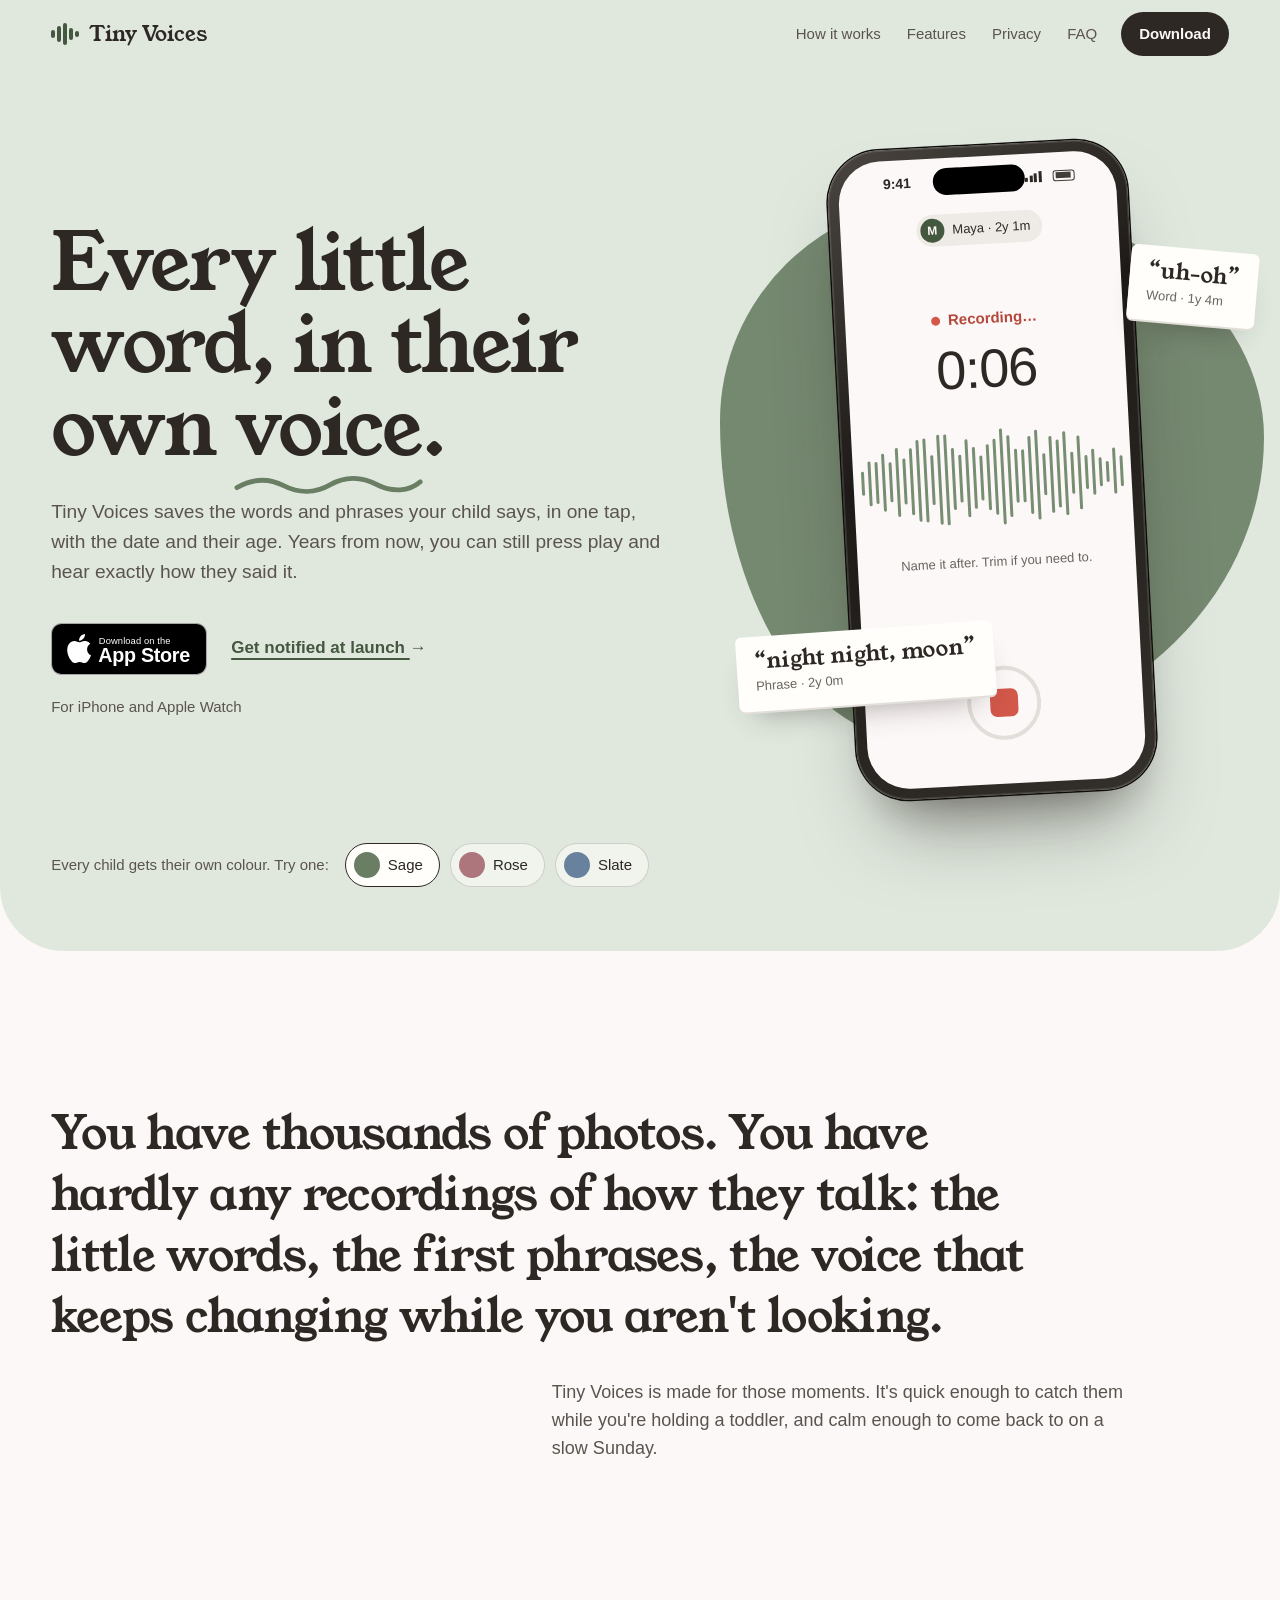
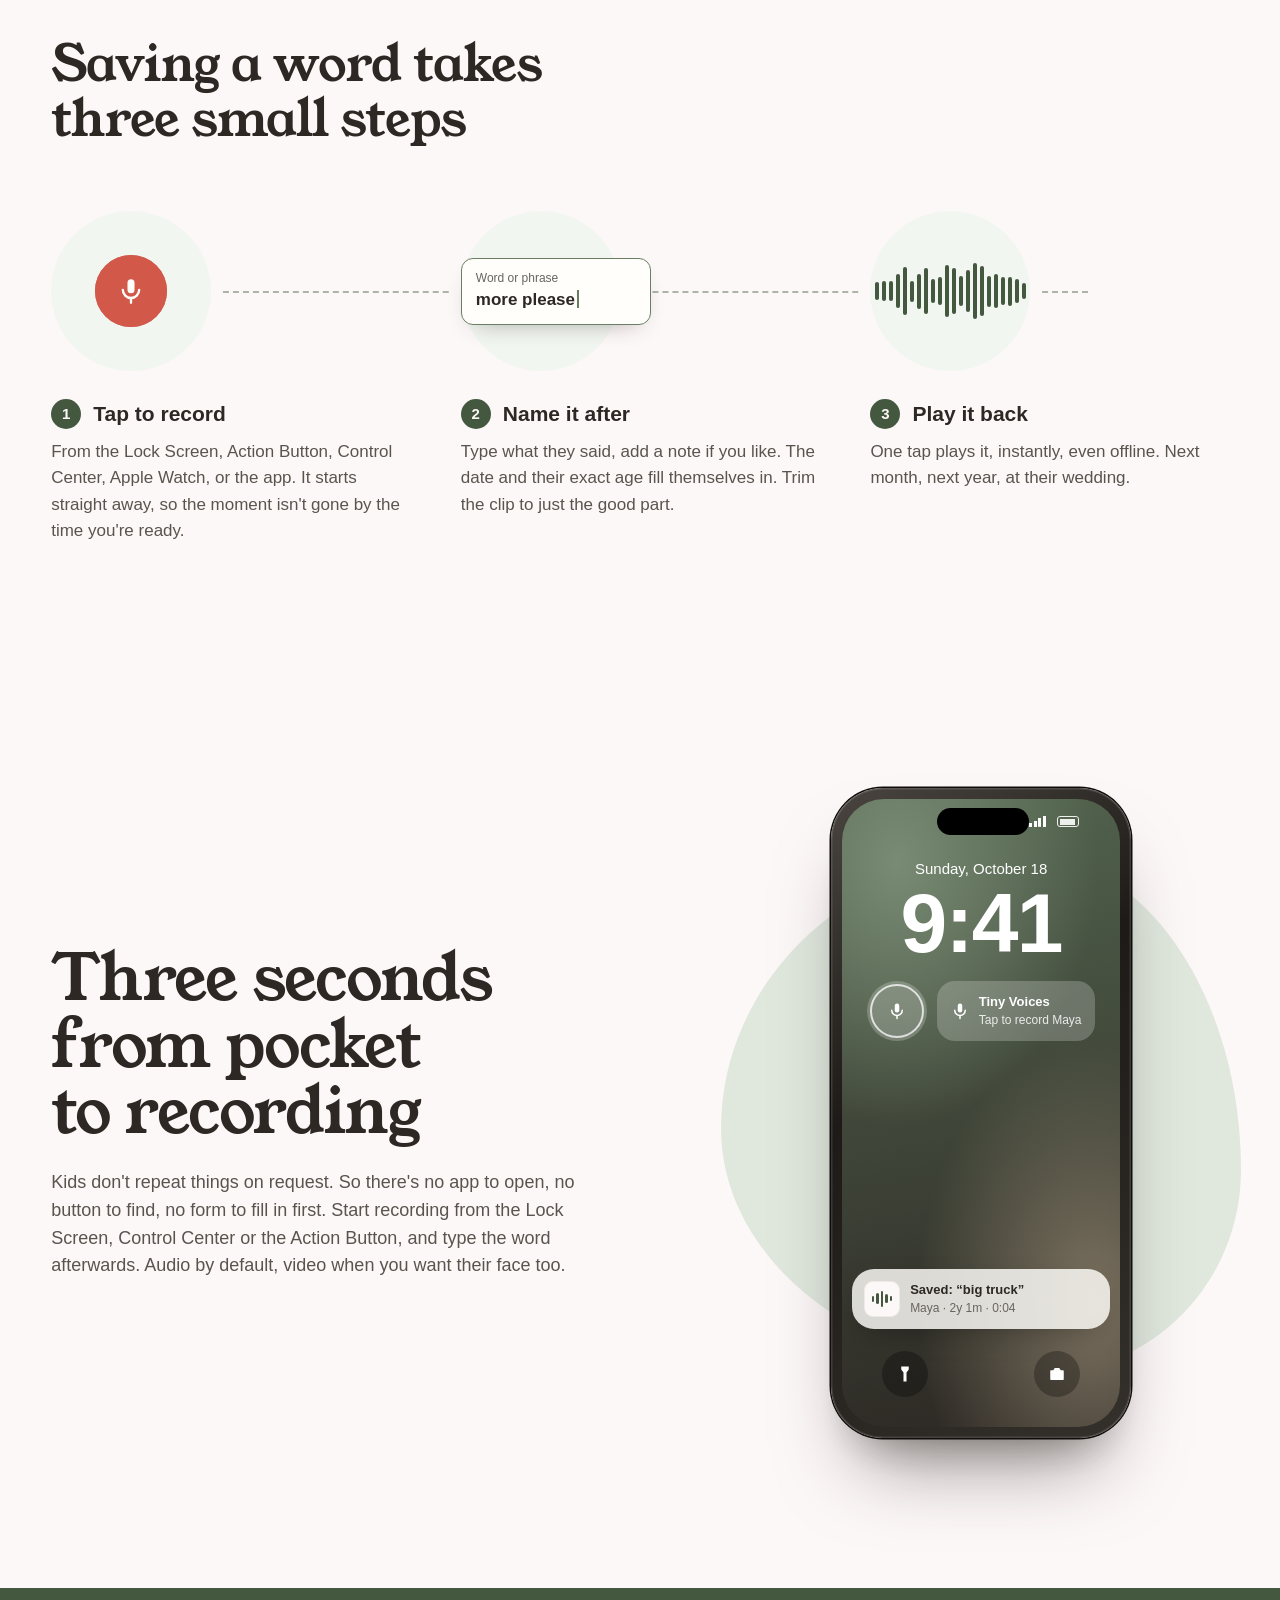
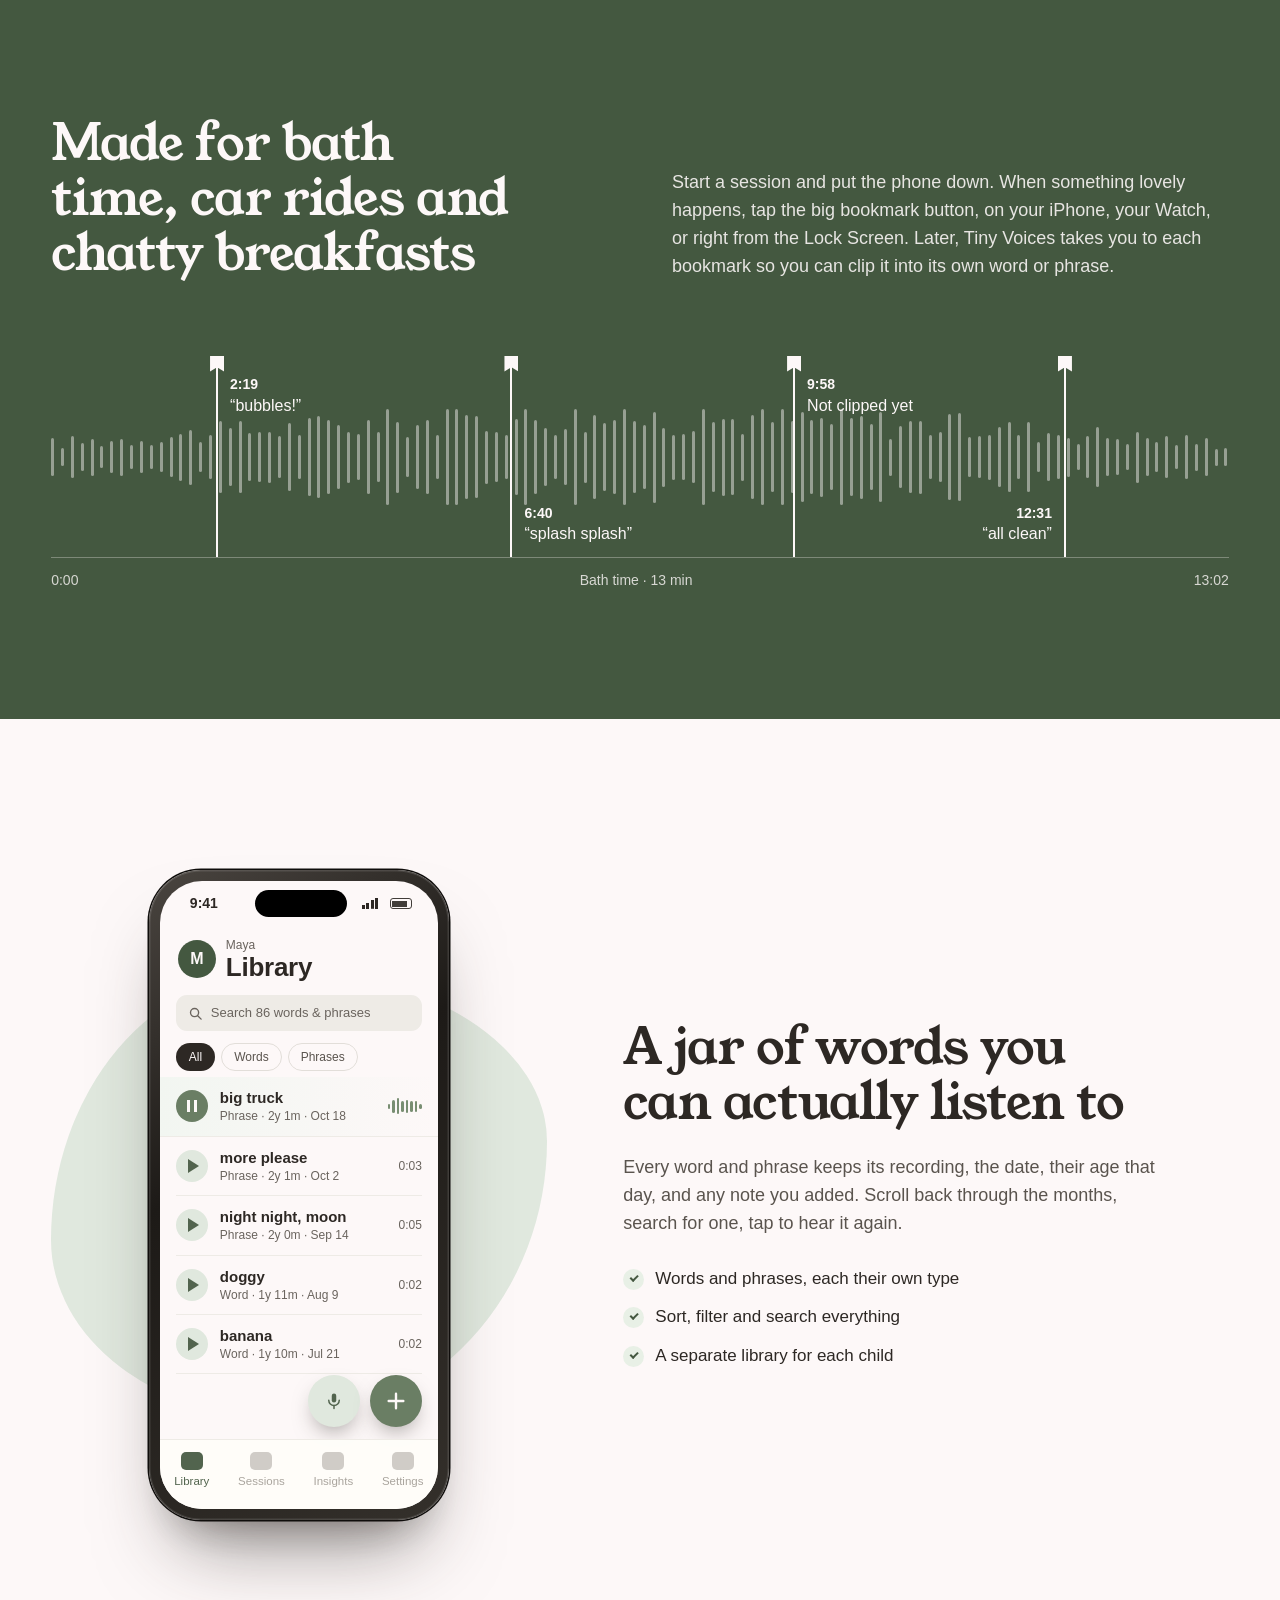
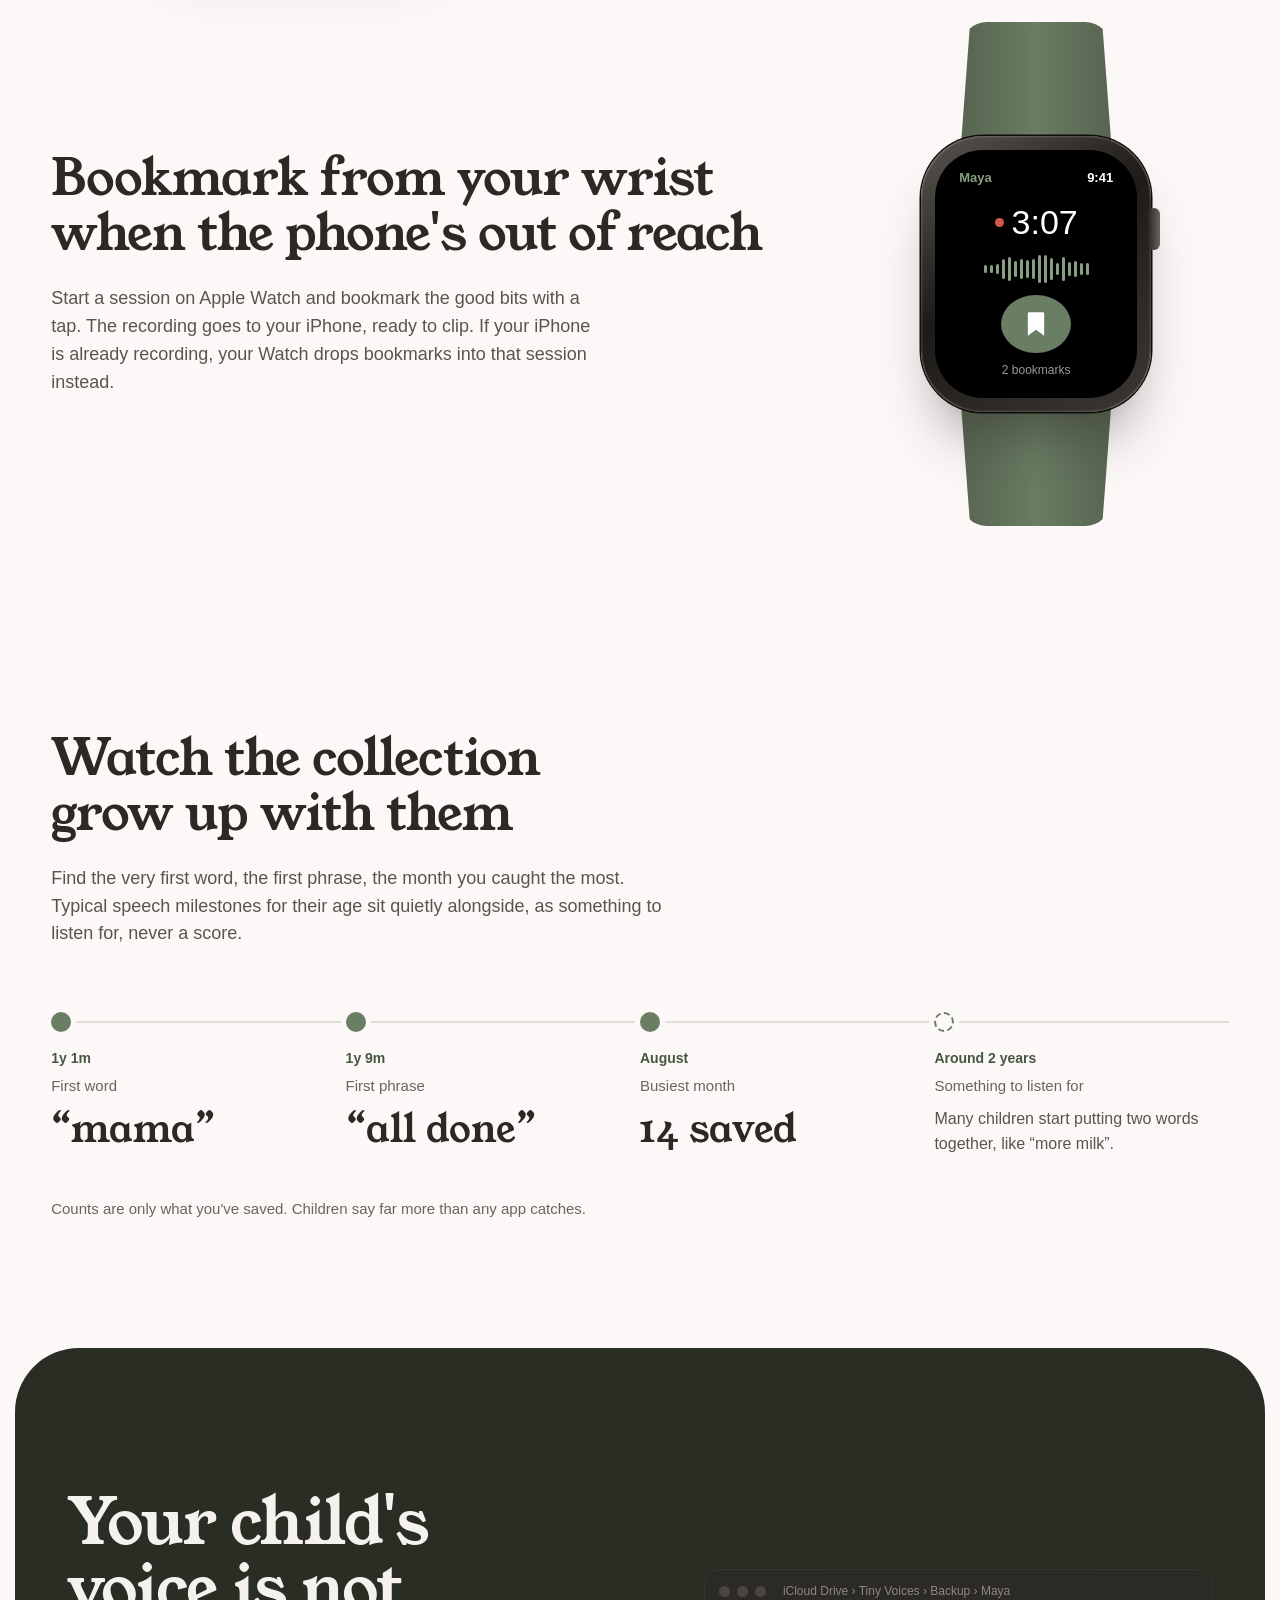
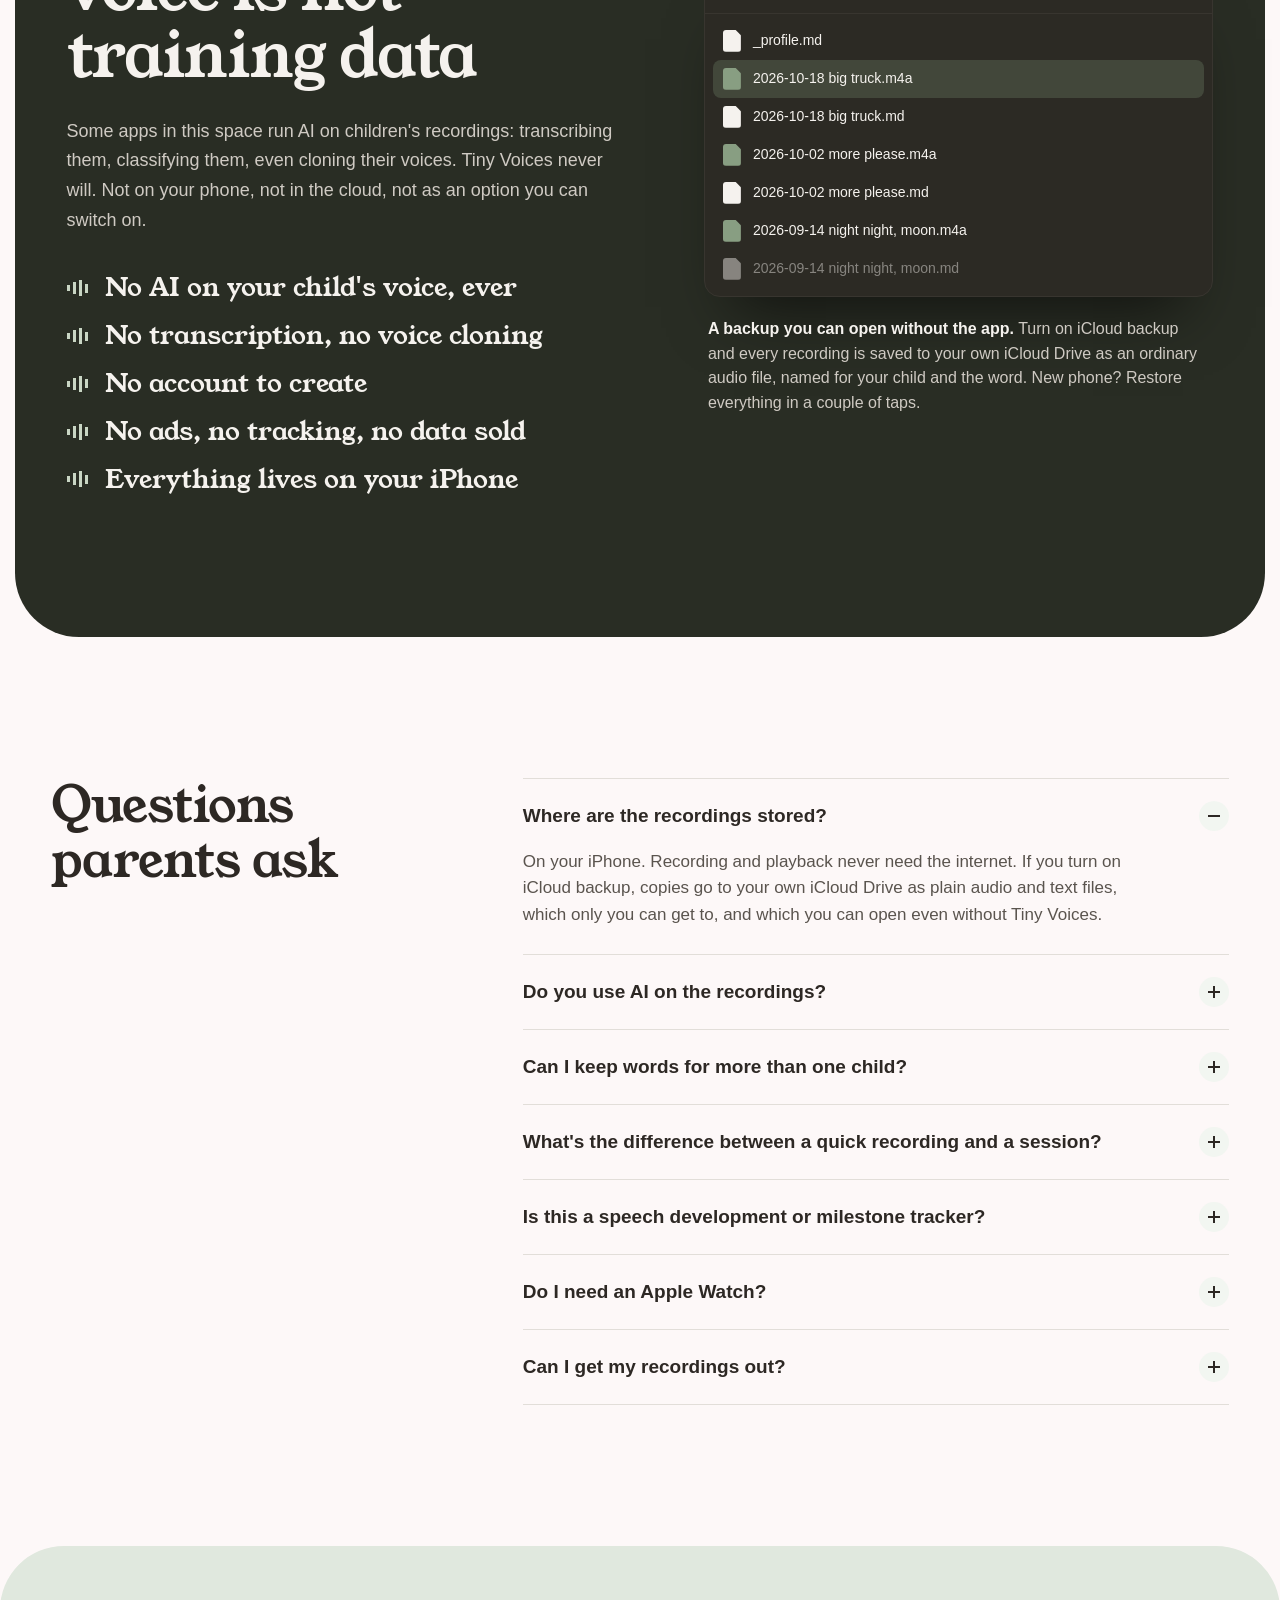
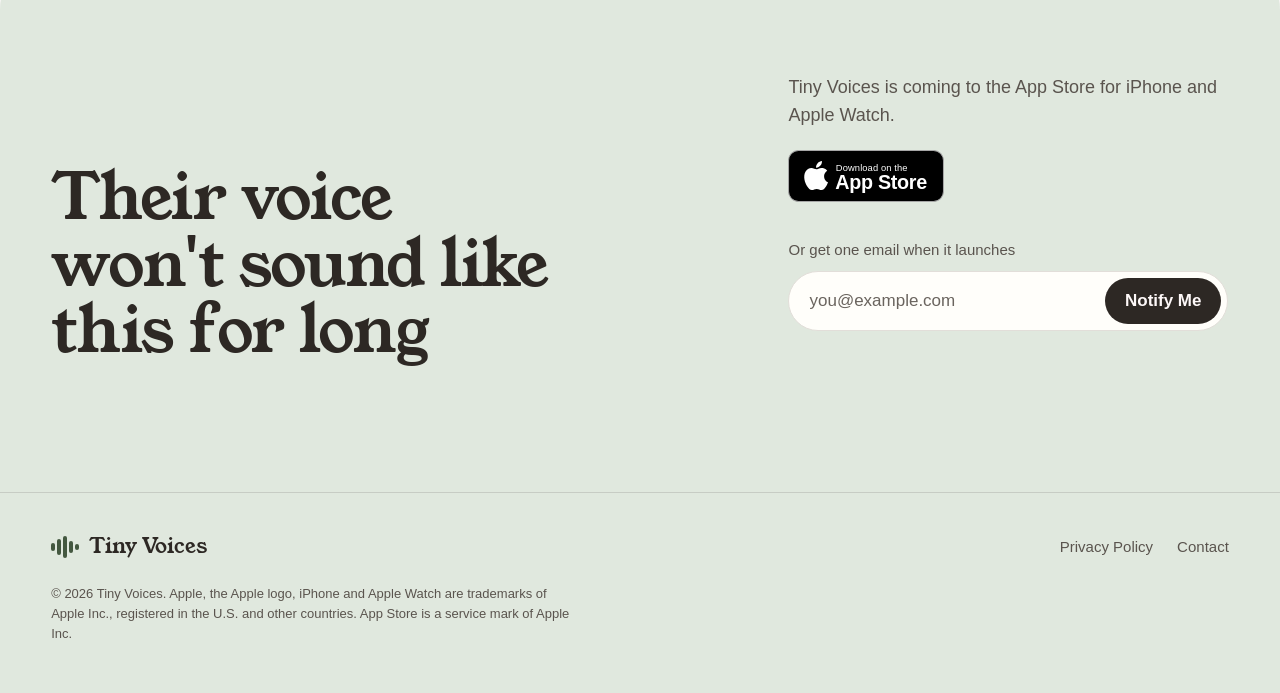
==== commit 9c6d82d7: "Polish from second critique: headings, dark mode, small fixes - Rewrite section headings that shared" ====
--- a/index.html
+++ b/index.html
@@ -6,7 +6,7 @@
   <title>Tiny Voices: save the words they say, in their voice</title>
   <meta name="description" content="Tiny Voices is an iPhone and Apple Watch app for capturing the words and phrases your child says, in a tap, and playing them back for years. Private by design. No AI, ever.">
   <meta name="theme-color" content="#E0E8DE" media="(prefers-color-scheme: light)">
-  <meta name="theme-color" content="#1A1816" media="(prefers-color-scheme: dark)">
+  <meta name="theme-color" content="#3C4D38" media="(prefers-color-scheme: dark)">
   <link rel="canonical" href="https://tiny-voices-site.vercel.app/">
   <meta property="og:title" content="Tiny Voices">
   <meta property="og:description" content="Save the words and phrases your child says, in their own voice.">
@@ -27,7 +27,7 @@
   <link href="https://fonts.googleapis.com/css2?family=Young+Serif&display=swap" rel="stylesheet">
   <link rel="stylesheet" href="assets/tokens.css?v=579d9a0159">
   <link rel="stylesheet" href="assets/mockups.css?v=385d45b97d">
-  <link rel="stylesheet" href="assets/site.css?v=de2f16b168">
+  <link rel="stylesheet" href="assets/site.css?v=0d7fbd521b">
 </head>
 <body>
   <a class="skip" href="#main">Skip to content</a>
@@ -112,7 +112,7 @@
     <!-- ========== HOW IT WORKS: one path, three stops ========== -->
     <section class="how" id="how">
       <div class="wrap">
-        <h2 class="title reveal">Tap. Name it. Play it back for years.</h2>
+        <h2 class="title reveal">Saving a word takes three small steps</h2>
         <ol class="path">
           <li class="path__stop reveal">
             <div class="path__art path__art--tap" aria-hidden="true">
@@ -145,7 +145,7 @@
       <!-- Capture: big type left, phone right -->
       <article class="feature feature--capture wrap">
         <div class="feature__copy reveal">
-          <h2 class="title">Three seconds from pocket to recording.</h2>
+          <h2 class="title">Three seconds from pocket to recording</h2>
           <p>Kids don't repeat things on request. So there's no app to open, no button to find, no form to fill in first. Start recording from the Lock Screen, Control Center or the Action Button, and type the word afterwards. Audio by default, video when you want their face too.</p>
         </div>
         <div class="feature__art reveal" aria-hidden="true">
@@ -173,7 +173,7 @@
       <article class="band band--sessions">
         <div class="wrap">
           <div class="band__head reveal">
-            <h2 class="title">Leave it running at bath time. Tap when it's good.</h2>
+            <h2 class="title">Made for bath time, car rides and chatty breakfasts</h2>
             <p>Start a session and put the phone down. When something lovely happens, tap the big bookmark button, on your iPhone, your Watch, or right from the Lock Screen. Later, Tiny Voices takes you to each bookmark so you can clip it into its own word or phrase.</p>
           </div>
           <div class="timeline reveal" aria-hidden="true">
@@ -215,7 +215,7 @@
           </div>
         </div>
         <div class="feature__copy reveal">
-          <h2 class="title">A jar of words you can actually listen to.</h2>
+          <h2 class="title">A jar of words you can actually listen to</h2>
           <p>Every word and phrase keeps its recording, the date, their age that day, and any note you added. Scroll back through the months, search for one, tap to hear it again.</p>
           <ul class="ticks">
             <li>Words and phrases, each their own type</li>
@@ -228,7 +228,7 @@
       <!-- Watch: no panel, wrist-scale, text wraps around it -->
       <article class="feature feature--watch wrap">
         <div class="feature__copy reveal">
-          <h2 class="title">Your phone's across the room. Your wrist isn't.</h2>
+          <h2 class="title">Bookmark from your wrist when the phone's out of reach</h2>
           <p>Start a session on Apple Watch and bookmark the good bits with a tap. The recording goes to your iPhone, ready to clip. If your iPhone is already recording, your Watch drops bookmarks into that session instead.</p>
         </div>
         <div class="feature__art feature__art--bare reveal" aria-hidden="true">
@@ -252,7 +252,7 @@
       <!-- Look back: a keepsake timeline of firsts, no growth chart -->
       <article class="lookback wrap">
         <div class="lookback__head reveal">
-          <h2 class="title">Watch the collection grow up with them.</h2>
+          <h2 class="title">Watch the collection grow up with them</h2>
           <p>Find the very first word, the first phrase, the month you caught the most. Typical speech milestones for their age sit quietly alongside, as something to listen for, never a score.</p>
         </div>
         <ol class="firsts reveal" aria-label="Example: Maya's firsts">
@@ -269,7 +269,7 @@
     <section class="promise" id="promise">
       <div class="wrap promise__grid">
         <div class="promise__copy">
-          <h2 class="title title--xl reveal">Your child's voice is not training data.</h2>
+          <h2 class="title title--xl reveal">Your child's voice is not training data</h2>
           <p class="reveal">Some apps in this space run AI on children's recordings: transcribing them, classifying them, even cloning their voices. Tiny Voices never will. Not on your phone, not in the cloud, not as an option you can switch on.</p>
           <ul class="vows reveal">
             <li>No AI on your child's voice, ever</li>
@@ -300,7 +300,7 @@
     <!-- ========== FAQ ========== -->
     <section class="faq" id="faq">
       <div class="wrap faq__grid">
-        <h2 class="title reveal">Questions parents ask.</h2>
+        <h2 class="title reveal">Questions parents ask</h2>
         <div class="faq__list">
           <details class="reveal" open>
             <summary>Where are the recordings stored?</summary>
@@ -337,7 +337,7 @@
     <!-- ========== CTA / WAITLIST ========== -->
     <section class="cta" id="waitlist">
       <div class="wrap cta__inner">
-        <h2 class="title title--xl reveal">The voice changes fast. Start saving it today.</h2>
+        <h2 class="title title--xl reveal">Their voice won't sound like this for long</h2>
         <div class="cta__side reveal">
           <p>Tiny Voices is coming to the App Store for iPhone and Apple Watch.</p>
           <a class="appstore js-appstore" href="#" aria-label="Download on the App Store">
--- a/assets/site.css
+++ b/assets/site.css
@@ -1,9 +1,9 @@
-/* Tiny Voices marketing site, direction B ("The voice").
+/* Tiny Voices marketing site, direction A ("Storybook").
    Tokens: tokens.css (from the app). App mockups: mockups.css. */
 
 /* Site-level tokens. --text-muted is darkened from the app value so small text passes WCAG AA. */
 :root {
-  --display: "Nunito", ui-rounded, "SF Pro Rounded", var(--font-sf);
+  --display: "Young Serif", "Iowan Old Style", Georgia, serif;
   --wrap: 1180px;
   --gutter: max(16px, 4vw);
   --ease: cubic-bezier(.25, 1, .5, 1); /* ease-out-quart */
@@ -12,13 +12,24 @@
   --band-fg: #FDF8F8;
   --promise-bg: color-mix(in srgb, var(--accent-deep) 30%, #1E1B18);
   --accent-ink: var(--accent-deep);
+  --hero-bg: var(--accent-primary-light);
+  --squiggle: var(--accent-primary);
 }
 :root, [data-child-theme="sage"] { --accent-deep: #445840; }
 [data-child-theme="rose"] { --accent-deep: #824E56; }
 [data-child-theme="slate"] { --accent-deep: #3E5874; }
 @media (prefers-color-scheme: dark) {
   :root { --text-muted: #A39D96; --error: #E58A7E; }
-  :root, [data-child-theme] { --accent-ink: color-mix(in srgb, var(--accent-primary) 45%, #F5F2EE); }
+  :root, [data-child-theme] {
+    --accent-ink: color-mix(in srgb, var(--accent-primary) 45%, #F5F2EE);
+    /* Dark: the child's colour stays deep and saturated instead of mixing into brown-black */
+    --hero-bg: color-mix(in srgb, var(--accent-deep) 85%, #0F0E0C);
+    --squiggle: var(--accent-ring);
+    --promise-bg: color-mix(in srgb, var(--accent-deep) 45%, #1E1B18);
+    --accent-primary-light: color-mix(in srgb, var(--accent-primary) 40%, #1A1816);
+  }
+  .hero, .cta, .footer { --text-secondary: #DAD5CE; }
+  .promise { box-shadow: inset 0 0 0 1px color-mix(in srgb, var(--accent-ring) 30%, transparent); }
 }
 
 *, *::before, *::after { box-sizing: border-box; }
@@ -44,8 +55,8 @@
 
 /* ---------- Type ---------- */
 .display, .title {
-  font-family: var(--display); font-weight: 800; margin: 0;
-  letter-spacing: -.03em; text-wrap: balance; color: var(--text-primary);
+  font-family: var(--display); font-weight: 400; margin: 0;
+  letter-spacing: -.02em; text-wrap: balance; color: var(--text-primary);
 }
 .display { font-size: clamp(44px, 6.2vw, 82px); line-height: 1.04; }
 .title { font-size: clamp(32px, 3.9vw, 50px); line-height: 1.1; }
@@ -64,7 +75,7 @@
 }
 .nav__inner { display: flex; align-items: center; gap: 24px; height: 68px; }
 .brand { display: inline-flex; align-items: center; gap: 10px; text-decoration: none; }
-.brand__name { font-family: var(--display); font-weight: 800; font-size: 21px; letter-spacing: -.02em; }
+.brand__name { font-family: var(--display); font-size: 21px; letter-spacing: -.01em; }
 .brand__mark { display: inline-flex; align-items: center; gap: 2.5px; height: 22px; }
 .brand__mark i { display: block; width: 3.5px; border-radius: 3px; background: var(--accent-deep); }
 .brand__mark i:nth-child(1) { height: 8px; } .brand__mark i:nth-child(2) { height: 16px; }
@@ -83,78 +94,76 @@
 .nav__cta:active { transform: scale(.97); }
 @media (max-width: 760px) { .nav__links { display: none; } .nav__cta { margin-left: auto; } }
 
-/* ---------- Hero: the child's words, huge, on their colour ---------- */
-.nav:not(.is-scrolled) { color: var(--band-fg); }
-.nav:not(.is-scrolled) .brand__mark i { background: var(--band-fg); }
-.nav:not(.is-scrolled) .nav__links a { color: color-mix(in srgb, var(--band-fg) 86%, var(--accent-deep)); }
-.nav:not(.is-scrolled) .nav__links a:hover { color: var(--band-fg); }
-.nav:not(.is-scrolled) .nav__cta { background: var(--band-fg); color: var(--accent-deep); }
-
+/* ---------- Hero: the child's colour, full bleed ---------- */
 .hero {
-  background: var(--accent-deep); color: var(--band-fg);
-  padding: calc(68px + clamp(32px, 6vw, 88px)) 0 clamp(40px, 5vw, 64px);
+  background: var(--hero-bg);
+  padding: calc(68px + clamp(32px, 6vw, 80px)) 0 clamp(40px, 5vw, 64px);
   border-radius: 0 0 clamp(32px, 5vw, 72px) clamp(32px, 5vw, 72px);
   overflow: hidden;
   transition: background-color .5s var(--ease);
 }
-.hero .display { color: var(--band-fg); font-size: clamp(44px, 5.4vw, 74px); line-height: 1.02; max-width: 9em; }
-.hero .lede { color: color-mix(in srgb, var(--band-fg) 88%, var(--accent-deep)); }
-.hero__grid > * { min-width: 0; }
-.hero__grid { display: grid; grid-template-columns: .95fr 1.05fr; gap: clamp(32px, 5vw, 72px); align-items: center; }
+.hero__grid { display: grid; grid-template-columns: 1.15fr .85fr; gap: clamp(32px, 5vw, 72px); align-items: center; }
+.squiggle { position: relative; white-space: nowrap; }
+.squiggle svg { position: absolute; left: 0; right: 0; bottom: -.12em; width: 100%; height: .22em; color: var(--squiggle); overflow: visible; }
+.squiggle path { stroke-dasharray: 260; stroke-dashoffset: 260; animation: draw 1.4s var(--ease) .5s forwards; }
+@keyframes draw { to { stroke-dashoffset: 0; } }
+@media (prefers-reduced-motion: reduce) { .squiggle path { stroke-dashoffset: 0; } }
 .hero__actions { display: flex; flex-wrap: wrap; align-items: center; gap: 24px; margin-top: 36px; }
-.hero__devices { margin: 20px 0 0; font-size: 15px; color: color-mix(in srgb, var(--band-fg) 84%, var(--accent-deep)); }
+.hero__devices { margin: 20px 0 0; font-size: 15px; color: var(--text-secondary); }
 .appstore { display: inline-block; border-radius: 10px; transition: transform .25s var(--ease); }
 .appstore img { height: 52px; width: auto; }
 .appstore:hover { transform: translateY(-2px); }
-.textlink { font-weight: 700; text-decoration: underline; text-decoration-thickness: 1.5px; text-underline-offset: 5px; color: var(--accent-ink); padding: 8px 0; }
-.hero .textlink { color: var(--band-fg); }
+.textlink { font-weight: 600; text-decoration: underline; text-decoration-thickness: 1.5px; text-underline-offset: 5px; color: var(--accent-ink); padding: 8px 0; }
 .textlink span { display: inline-block; transition: transform .25s var(--ease); }
 .textlink:hover span { transform: translateX(3px); }
 
-/* The words take turns "playing", the way the Library highlights the clip that's playing */
-.words { list-style: none; margin: 0; padding: 0; display: flex; flex-direction: column; gap: clamp(2px, .6vw, 8px); }
-.words__item { display: flex; align-items: center; gap: 14px; flex-wrap: nowrap; min-width: 0; }
-.words__item--in { margin-left: 14%; }
-.words__item--in2 { margin-left: 5%; }
-.words__w {
-  font-family: var(--display); font-weight: 900; letter-spacing: -.035em; line-height: 1.04;
-  font-size: clamp(34px, 4.6vw, 68px); white-space: nowrap; color: var(--band-fg); opacity: .42;
-  animation: speak 12s var(--ease) infinite; animation-delay: calc(var(--i) * 2s);
-}
-.words__age { font-size: 14px; font-weight: 600; color: color-mix(in srgb, var(--band-fg) 84%, var(--accent-deep)); white-space: nowrap; }
-.words .mini-wave { height: 26px; opacity: 0; animation: speak-wave 12s var(--ease) infinite; animation-delay: calc(var(--i) * 2s); }
-.words .mini-wave i { background: var(--band-fg); animation: eq .6s ease-in-out infinite alternate; animation-delay: var(--d); }
-@keyframes speak { 0%, 18%, 100% { opacity: .42; } 3%, 14% { opacity: 1; } }
-@keyframes speak-wave { 0%, 100% { opacity: 0; } 3%, 14% { opacity: 1; } 18% { opacity: 0; } }
-@media (prefers-reduced-motion: reduce) {
-  .words__item:nth-child(2) .words__w { opacity: 1; }
-  .words__item:nth-child(2) .mini-wave { opacity: 1; }
-}
+.hero__stage { position: relative; display: grid; place-items: center; min-height: 600px; }
+.blob {
+  position: absolute; z-index: 0; background: var(--accent-primary);
+  border-radius: 42% 58% 63% 37% / 41% 44% 56% 59%;
+  transition: background-color .5s var(--ease);
+}
+.blob--hero { width: 115%; aspect-ratio: 1; max-width: 560px; opacity: .9; }
+.hero__stage .phone { position: relative; z-index: 1; transform: rotate(-3deg); }
+
+/* Paper labels, like the captions in a baby book */
+.note {
+  position: absolute; z-index: 2; margin: 0;
+  display: flex; flex-direction: column; gap: 2px;
+  padding: 12px 18px 14px; border-radius: 6px;
+  background: var(--surface-primary); color: var(--text-primary);
+  box-shadow: 0 2px 0 var(--border-default), 0 18px 32px -18px rgba(45,40,36,.45);
+}
+.note__word { font-family: var(--display); font-size: 22px; line-height: 1.2; }
+.note__meta { font-size: 13px; color: var(--text-muted); }
+.note--a { left: -4%; bottom: 14%; transform: rotate(-4deg); }
+.note--b { right: -6%; top: 16%; transform: rotate(5deg); }
 
 .theme-pick { display: flex; flex-wrap: wrap; align-items: center; gap: 10px; margin-top: clamp(28px, 4vw, 48px); }
-.theme-pick__label { font-size: 15px; color: color-mix(in srgb, var(--band-fg) 86%, var(--accent-deep)); margin-right: 6px; }
+.theme-pick__label { font-size: 15px; color: var(--text-secondary); margin-right: 6px; }
 .swatch {
   display: inline-flex; align-items: center; gap: 8px; min-height: 44px; padding: 0 16px 0 8px;
-  border-radius: var(--r-full); border: 1.5px solid color-mix(in srgb, var(--band-fg) 30%, transparent);
-  background: transparent; color: var(--band-fg); cursor: pointer; font-size: 15px; font-weight: 600;
+  border-radius: var(--r-full); border: 1.5px solid color-mix(in srgb, var(--text-primary) 18%, transparent);
+  background: color-mix(in srgb, var(--surface-primary) 55%, transparent); cursor: pointer; font-size: 15px; font-weight: 500;
   transition: border-color .2s, background-color .2s;
 }
 .swatch span { width: 26px; height: 26px; border-radius: 50%; background: var(--c); }
-.swatch:hover { border-color: var(--band-fg); }
-.swatch[aria-checked="true"] { border-color: var(--band-fg); background: color-mix(in srgb, var(--band-fg) 14%, transparent); }
-.swatch span { box-shadow: 0 0 0 2px color-mix(in srgb, var(--band-fg) 60%, transparent); }
+.swatch:hover { border-color: var(--text-primary); }
+.swatch[aria-checked="true"] { border-color: var(--text-primary); background: var(--surface-primary); }
 .swatch[data-theme="sage"] { --c: #6A7E64; } .swatch[data-theme="rose"] { --c: #AC767C; } .swatch[data-theme="slate"] { --c: #68829E; }
 
 @media (max-width: 980px) {
   .hero__grid { grid-template-columns: 1fr; }
+  .hero__stage { min-height: 560px; }
 }
 @media (max-width: 520px) {
-  .words__item--in { margin-left: 8%; } .words__item--in2 { margin-left: 3%; }
-  .words__w { font-size: 30px; white-space: normal; }
-  .words__item { flex-wrap: wrap; column-gap: 10px; row-gap: 0; }
+  .hero__stage { min-height: 500px; }
   .phone { --pw: 250px; border-radius: 44px; padding: 10px; }
   .phone__screen { border-radius: 35px; font-size: 12px; }
   .rec__label { margin-top: 40px; }
+  .note--a { left: -2px; bottom: 6%; }
+  .note--b { right: -2px; top: 4%; }
+  .note__word { font-size: 19px; }
   .lock__time { font-size: 70px; }
 }
 
@@ -163,7 +172,7 @@
 .why__inner { display: grid; grid-template-columns: repeat(12, 1fr); gap: 24px; }
 .why__quote {
   grid-column: 1 / span 10; margin: 0;
-  font-family: var(--display); font-weight: 700; font-size: clamp(28px, 3.6vw, 46px); line-height: 1.28; letter-spacing: -.015em; text-wrap: pretty;
+  font-family: var(--display); font-size: clamp(28px, 3.6vw, 46px); line-height: 1.32; letter-spacing: -.015em; text-wrap: pretty;
 }
 .why__body { grid-column: 6 / span 6; margin: 8px 0 0; color: var(--text-secondary); font-size: 18px; max-width: 34em; }
 @media (max-width: 760px) { .why__quote, .why__body { grid-column: 1 / -1; } }
@@ -221,7 +230,6 @@
 .feature__art .phone { position: relative; z-index: 1; }
 .feature--capture { grid-template-columns: 1.1fr .9fr; }
 .feature--capture .title { font-size: clamp(36px, 5vw, 64px); line-height: 1.04; max-width: 9em; }
-.blob { position: absolute; z-index: 0; transition: background-color .5s var(--ease); }
 .blob--capture { width: 105%; max-width: 520px; aspect-ratio: 1; background: var(--accent-primary-light); border-radius: 58% 42% 38% 62% / 53% 61% 39% 47%; }
 .feature--library { grid-template-columns: .9fr 1.1fr; }
 .blob--library { width: 100%; max-width: 500px; aspect-ratio: 1.1; background: var(--accent-primary-light); border-radius: 46% 54% 52% 48% / 60% 38% 62% 40%; }
@@ -272,7 +280,7 @@
 .firsts li::before { content: ""; position: absolute; left: 0; top: 0; width: 20px; height: 20px; border-radius: 50%; background: var(--accent-primary); box-shadow: 0 0 0 5px var(--surface-background); }
 .firsts__when { font-size: 14px; font-weight: 600; color: var(--accent-ink); font-variant-numeric: tabular-nums; }
 .firsts__what { font-size: 15px; color: var(--text-muted); }
-.firsts__word { font-family: var(--display); font-weight: 900; letter-spacing: -.03em; font-size: clamp(30px, 3vw, 40px); line-height: 1.15; margin-top: 6px; }
+.firsts__word { font-family: var(--display); font-size: clamp(30px, 3vw, 40px); line-height: 1.15; margin-top: 6px; }
 .firsts__now::before { background: var(--surface-background) !important; border: 2.5px dashed var(--accent-primary); }
 .firsts__note { margin-top: 6px; color: var(--text-secondary); font-size: 16px; max-width: 18em; }
 .lookback__fine { margin: 40px 0 0; font-size: 15px; color: var(--text-muted); }
@@ -288,7 +296,7 @@
 .promise__grid { display: grid; grid-template-columns: 1.1fr 1fr; gap: clamp(40px, 6vw, 96px); align-items: center; }
 .promise__copy > p { color: #CFCAC3; font-size: 18px; line-height: 1.65; max-width: 32em; margin: 28px 0 0; }
 .vows { list-style: none; margin: 36px 0 0; padding: 0; display: grid; gap: 14px; }
-.vows li { display: flex; gap: 16px; align-items: center; font-family: var(--display); font-weight: 800; font-size: clamp(21px, 2.1vw, 26px); line-height: 1.3; }
+.vows li { display: flex; gap: 16px; align-items: center; font-family: var(--display); font-size: clamp(21px, 2.1vw, 26px); line-height: 1.3; }
 .vows li::before { content: ""; flex: none; width: 22px; height: 16px; background:
   linear-gradient(#C9D6C4, #C9D6C4) 0 50% / 3px 6px no-repeat,
   linear-gradient(#C9D6C4, #C9D6C4) 6px 50% / 3px 12px no-repeat,
@@ -308,11 +316,11 @@
 .faq__list summary::-webkit-details-marker { display: none; }
 .faq__list summary::after { content: ""; flex: none; width: 30px; height: 30px; border-radius: 50%; background-color: var(--accent-wash); background-image: linear-gradient(var(--text-primary), var(--text-primary)), linear-gradient(var(--text-primary), var(--text-primary)); background-position: center; background-repeat: no-repeat; background-size: 12px 2px, 2px 12px; transition: transform .3s var(--ease), background-size .3s var(--ease); }
 .faq__list details[open] summary::after { transform: rotate(180deg); background-size: 12px 2px, 2px 0; }
-.faq__list p { margin: -4px 0 26px; color: var(--text-secondary); max-width: 38em; }
+.faq__list p { margin: -4px 0 26px; color: var(--text-secondary); max-width: 66ch; }
 @media (max-width: 900px) { .faq__grid { grid-template-columns: 1fr; gap: 24px; } .faq .title { position: static; } }
 
 /* ---------- CTA: bookends the hero ---------- */
-.cta { background: var(--accent-primary-light); padding: clamp(80px, 10vw, 136px) 0; border-radius: clamp(32px, 5vw, 72px) clamp(32px, 5vw, 72px) 0 0; transition: background-color .5s var(--ease); }
+.cta { background: var(--hero-bg); padding: clamp(80px, 10vw, 136px) 0; border-radius: clamp(32px, 5vw, 72px) clamp(32px, 5vw, 72px) 0 0; transition: background-color .5s var(--ease); }
 .cta__inner { display: grid; grid-template-columns: 1.2fr .8fr; gap: clamp(32px, 6vw, 96px); align-items: end; }
 .cta__inner > * { min-width: 0; }
 .cta .title { max-width: 10em; }
@@ -333,10 +341,10 @@
 @media (max-width: 860px) { .cta__inner { grid-template-columns: 1fr; } }
 
 /* ---------- Footer ---------- */
-.footer { background: var(--accent-primary-light); padding: 0 0 48px; transition: background-color .5s var(--ease); }
+.footer { background: var(--hero-bg); padding: 0 0 48px; transition: background-color .5s var(--ease); }
 .footer__inner { display: grid; grid-template-columns: auto 1fr; gap: 16px 32px; align-items: center; border-top: 1px solid color-mix(in srgb, var(--text-primary) 14%, transparent); padding-top: 32px; }
 .footer__links { justify-self: end; display: flex; gap: 24px; font-size: 15px; }
-.footer__links a { text-decoration: none; color: var(--text-secondary); padding: 10px 0; }
+.footer__links a { text-decoration: none; color: var(--text-secondary); padding: 10px 0; white-space: nowrap; }
 .footer__links a:hover { color: var(--text-primary); }
 .footer__fine { grid-column: 1 / -1; margin: 0; font-size: 13px; color: var(--text-secondary); max-width: 72ch; }
 
@@ -347,8 +355,18 @@
 /* ---------- Legal page ---------- */
 .legal { padding: calc(68px + clamp(40px, 7vw, 88px)) 0 clamp(48px, 8vw, 96px); }
 .legal__inner { max-width: 720px; }
-.legal h1 { font-family: var(--display); font-weight: 800; font-size: clamp(40px, 5.5vw, 60px); line-height: 1.05; margin: 0 0 16px; }
+.legal h1 { font-family: var(--display); font-weight: 400; font-size: clamp(40px, 5.5vw, 60px); line-height: 1.05; margin: 0 0 16px; }
 .legal h2 { font-size: 20px; font-weight: 600; margin: 40px 0 8px; }
 .legal p, .legal li { color: var(--text-secondary); }
 .legal .updated { color: var(--text-muted); font-size: 15px; }
 .legal a { color: var(--accent-ink); }
+
+/* ---------- Small-screen and mockup polish ---------- */
+.rec__label { color: var(--error); } /* the app's recording red is 3.8:1 on white at this size */
+@media (max-width: 520px) {
+  .lib__search { white-space: nowrap; overflow: hidden; text-overflow: ellipsis; }
+  .lib__row .dur { display: none; }
+  .lib__row:nth-child(n+4) { display: none; }
+  .footer__inner { grid-template-columns: 1fr; }
+  .footer__links { justify-self: start; }
+}
